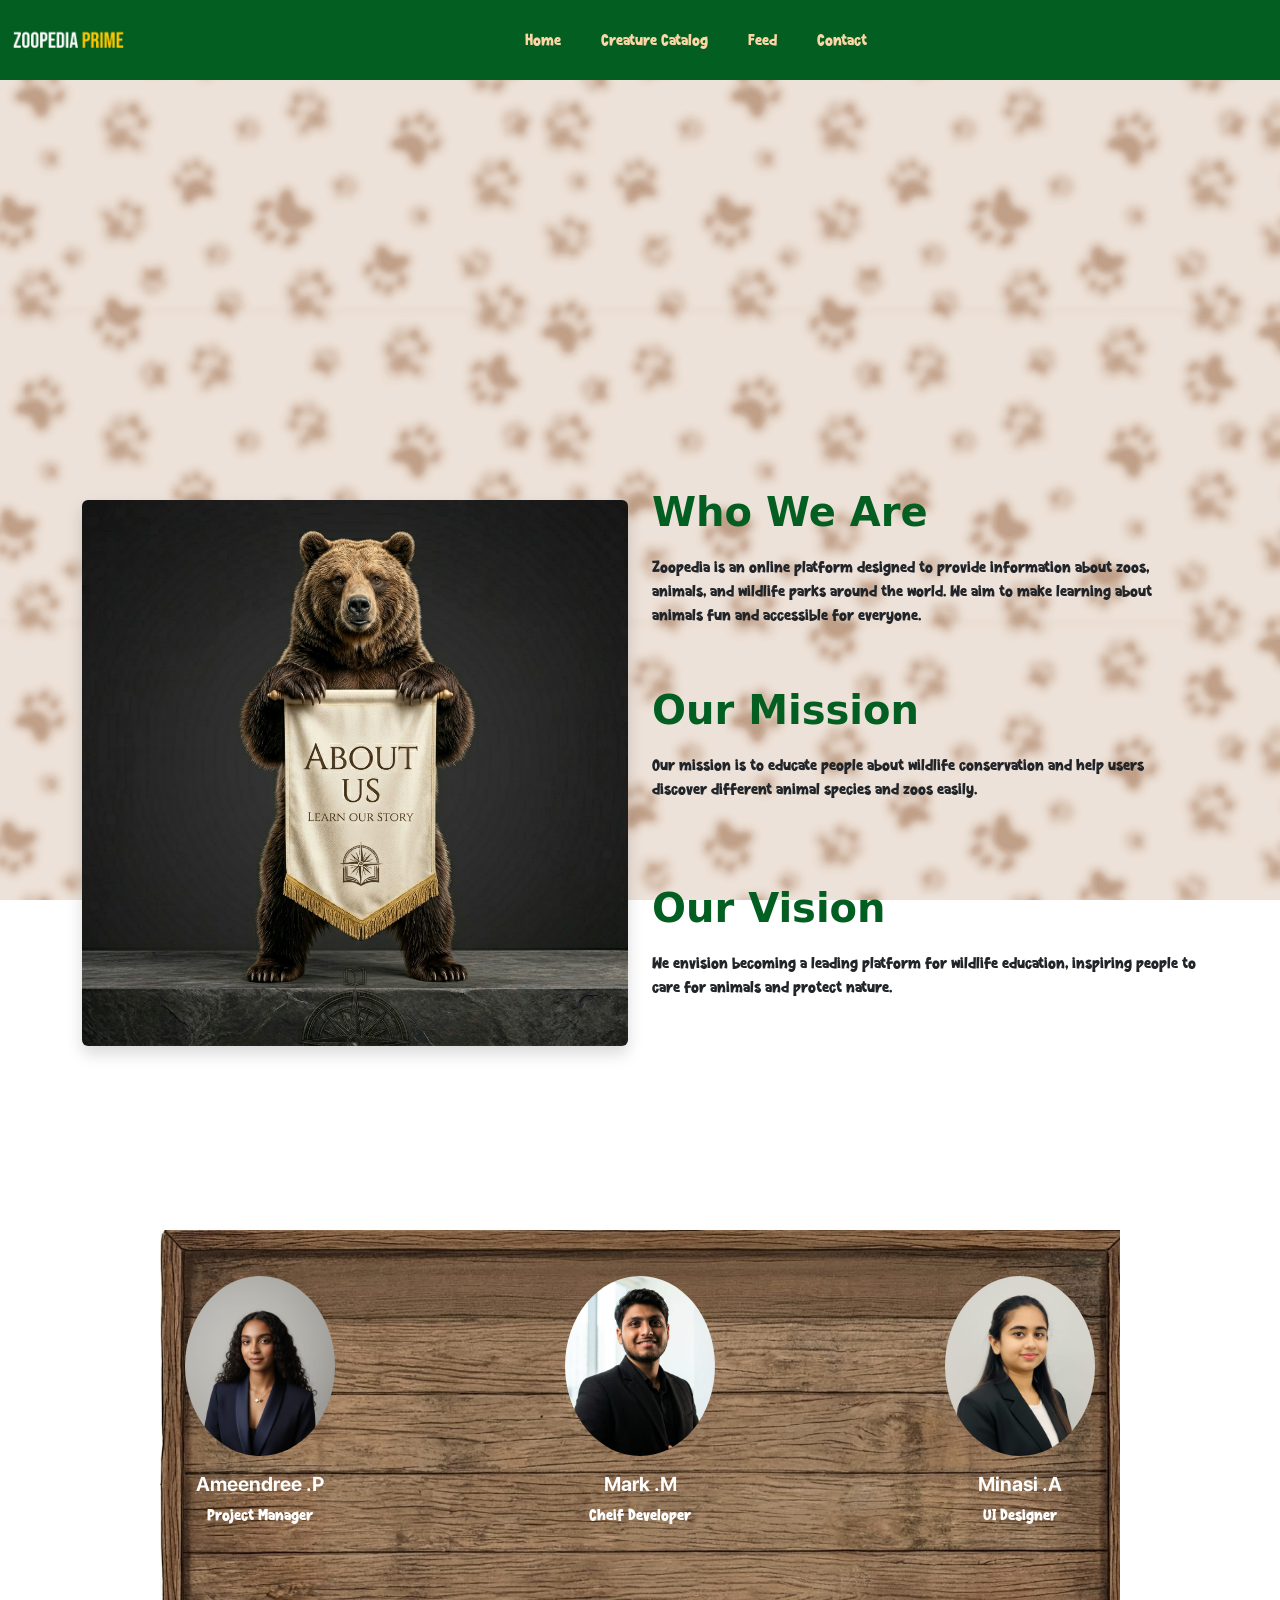
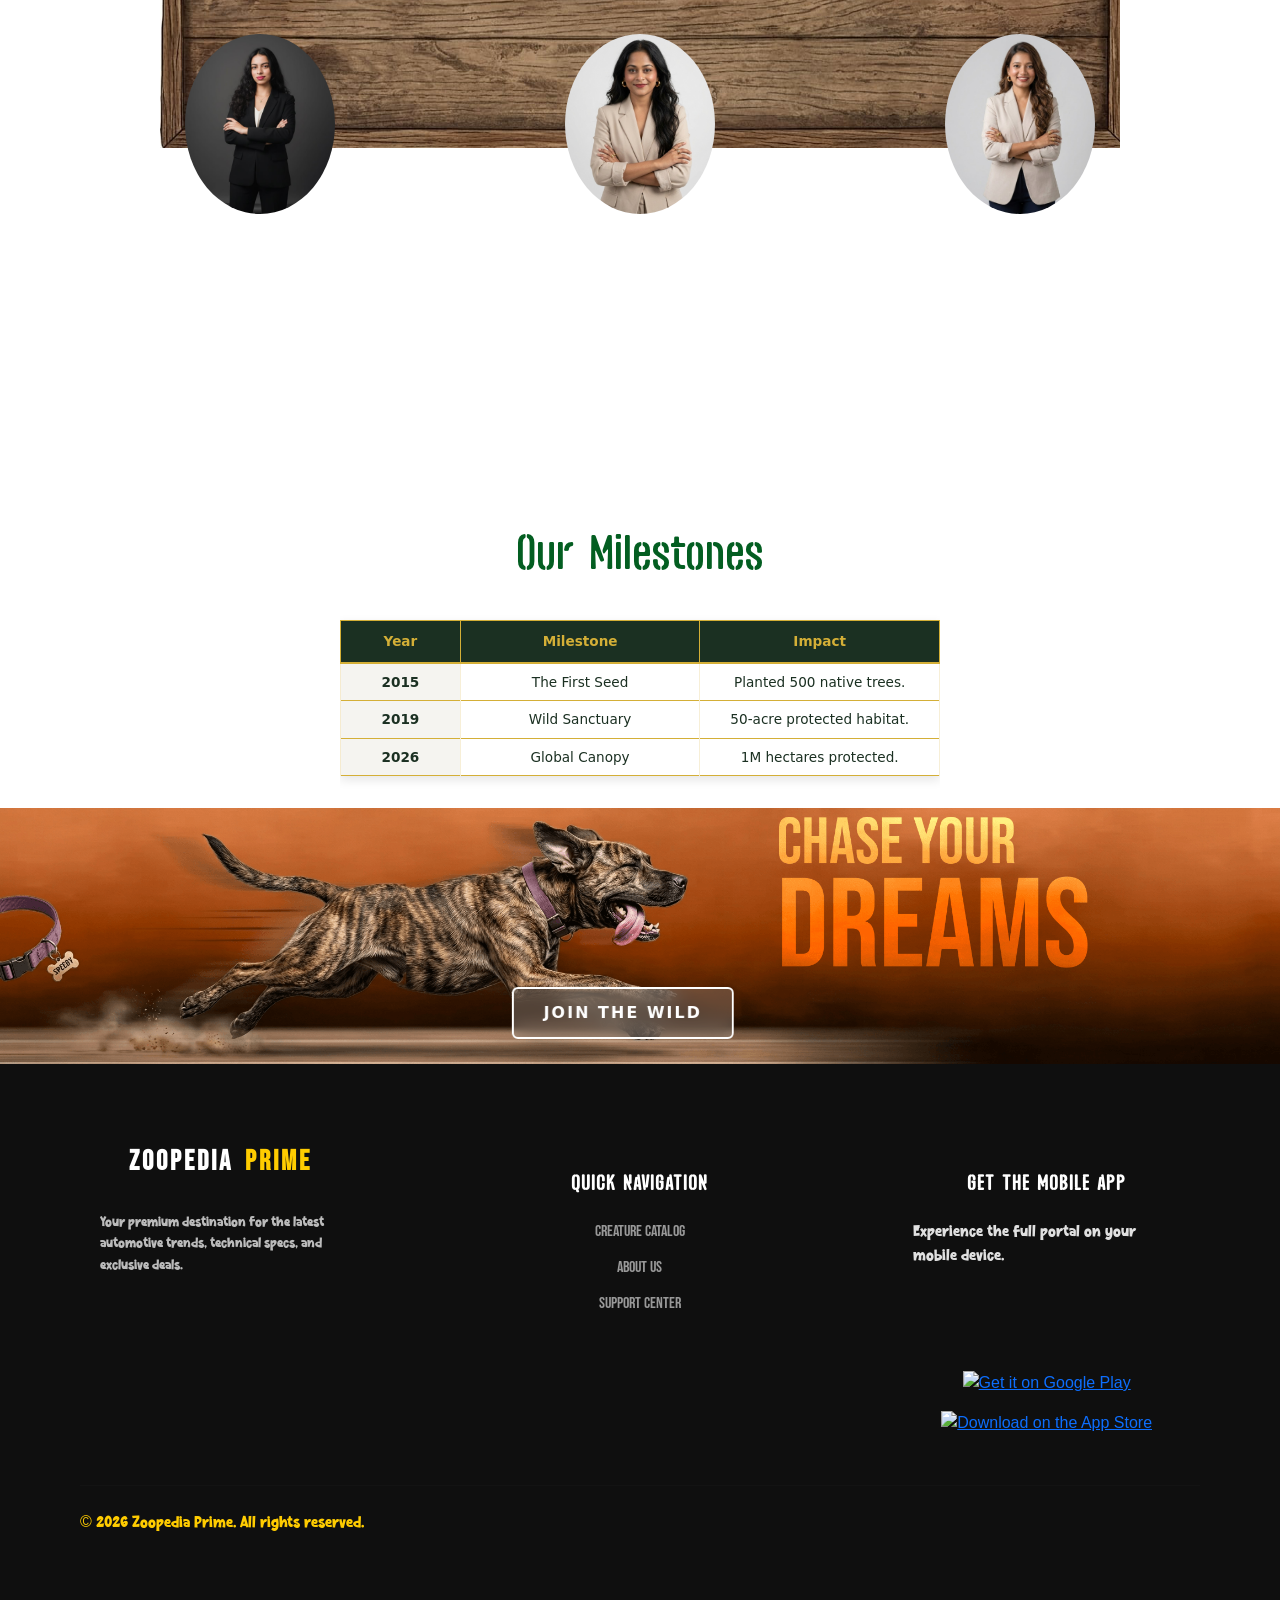
==== about.html @ 7a90de16 "changes" ====
<!DOCTYPE html>
<html lang="en">
<head>
    <meta charset="UTF-8">
    <meta name="viewport" content="width=device-width, initial-scale=1.0">
   <link href="https://cdn.jsdelivr.net/npm/bootstrap@5.3.8/dist/css/bootstrap.min.css" rel="stylesheet">
   <script src="https://cdn.jsdelivr.net/npm/bootstrap@5.3.3/dist/js/bootstrap.bundle.min.js"></script>
   <link rel="stylesheet" href="mobileresponse.css">
   <script src="animaldb.js"></script>
   <script src="loadeddetails.js"></script>
   <link rel="stylesheet" href="style.css">
    <title>Document</title>
</head>







<body>


    <!-- navigation bar adjustments -->
<nav class="navbar navbar-expand-lg custom-nav" data-bs-theme="dark">
  <div class="container-fluid">
    <img src="img/Zoopedia logo.png" alt="Zoopedia Logo" class="nav-logo">

    <button class="navbar-toggler" type="button" data-bs-toggle="collapse" data-bs-target="#navbarNav" aria-controls="navbarNav" aria-expanded="false" aria-label="Toggle navigation">
      <span class="navbar-toggler-icon"></span>
    </button>

    <div class="collapse navbar-collapse" id="navbarNav">
      <ul class="navbar-nav">
        <li class="nav-item">
          <a class="nav-link1"  aria-current="page" href="index.html">Home</a>
        </li>
        <li class="nav-item">
          <a class="nav-link2" href="prdouct catalog.html">Creature Catalog</a>
        </li>
        <li class="nav-item">
          <a class="nav-link3" href="about.html">Feed</a>
        </li>
        
        <li class="nav-item">
          <a class="nav-link4" href="contact.html">Contact</a>
        </li>
      </ul>
    </div>
  </div>
</nav>  





<!-- Predator Banner Section  -->
<section id="banneraboutus">
    </section>

    
<!-- About Section -->
<div class="container mt-5">

    <div class="row align-items-center">

        <!-- Image -->
        <div class="col-md-6 mb-4">
            <img src="img/banners/about page img.png" class="img-fluid rounded shadow" alt="Zoo Image">
        </div>

        <!-- Text -->
        <div class="col-md-6">
            <h3 class="Abouttext">Who We Are</h3>
            <p>
                Zoopedia is an online platform designed to provide information about zoos,
                animals, and wildlife parks around the world. We aim to make learning about
                animals fun and accessible for everyone.
            </p>

            <h3 class="Abouttext" >Our Mission</h3>
            <p>
                Our mission is to educate people about wildlife conservation and help users
                discover different animal species and zoos easily.
            </p>

            <h3 class="Abouttext" >Our Vision</h3>
            <p>
                We envision becoming a leading platform for wildlife education, inspiring
                people to care for animals and protect nature.
            </p>
        </div>

    </div>
</div>

<!-- Team Section -->
 <section id="team-section">
<div class="container mt-5">
    <h2 class="Teamtxt">Our Team</h2>

    <div class="row text-center">
        <div class="col-md-4">
            <img src="img/profiles/ameendri.jpeg" class="rounded-circle mb-3">
            <h5 class="pronametxt">Ameendree .P</h5>
             <p class="proclasstxt">Project Manager</p>
        </div>

        <div class="col-md-4">
            <img src="img/profiles/mark.jpeg" class="rounded-circle mb-3">
            <h5 class="pronametxt">Mark .M</h5>
             <p class="proclasstxt">Cheif Developer</p>
        </div>

        <div class="col-md-4">
            <img src="img/profiles/minasi.jpeg" class="rounded-circle mb-3">
            <h5 class="pronametxt">Minasi .A</h5>
            <p class="proclasstxt">UI Designer</p>
        </div>
         <div class="col-md-4">
            <img src="img/profiles/vihara.jpeg" class="rounded-circle mb-3">
            <h5 class="pronametxt">Vihara .A</h5>
            <p class="proclasstxt">Database Admin</p>
        </div>
         <div class="col-md-4">
            <img src="img/profiles/ayodya.jpeg" class="rounded-circle mb-3">
            <h5 class="pronametxt">Ayodya .B</h5>
            <p class="proclasstxt">Assist Developer 1</p>
        </div>
         <div class="col-md-4">
            <img src="img/profiles/githmi.jpeg" class="rounded-circle mb-3">
            <h5 class="pronametxt">Githmi .H</h5>
             <p class="proclasstxt">Assist Developer 2</p>
        </div>
    </div>
</div>

 </section>

 <h1 class="Grids">Our Milestones</h1>

 <div class="table-responsive mx-auto" style="max-width: 600px;"> 
  <table class="table table-sm table-bordered wildlife-compact text-center">
    <thead>
      <tr>
        <th style="width: 20%;">Year</th>
        <th style="width: 40%;">Milestone</th>
        <th style="width: 40%;">Impact</th>
      </tr>
    </thead>
    <tbody class="align-middle">
      <tr>
        <td><strong>2015</strong></td>
        <td>The First Seed</td>
        <td>Planted 500 native trees.</td>
      </tr>
      <tr>
        <td><strong>2019</strong></td>
        <td>Wild Sanctuary</td>
        <td>50-acre protected habitat.</td>
      </tr>
      <tr>
        <td><strong>2026</strong></td>
        <td>Global Canopy</td>
        <td>1M hectares protected.</td>
      </tr>
    </tbody>
  </table>
</div>



<!-- Image Banner using bootstrap for join us -->

<section id="joinus" class="position-relative">
    
    <img src="img/banners/join team.png" class="img-fluid d-none d-md-block" alt="Desktop Banner">

    <img src="img/banners/banner dreams for mob.jpg" class="img-fluid d-block d-md-none mobile-only-banner" alt="Mobile Banner">
    
    <a href="about.html" class="btn custom-join-btn position-absolute">
       JOIN THE WILD
    </a>
</section>




<!-- Footers -->
<footer class="site-footer">
  <div class="footer-container">
    <div class="footer-layout">
      
    <div class="footer-section brand-info">
    <h3 class="footer-logo">
    <span class="logo-main">ZOOPEDIA</span><span class="logo-accent"> PRIME</span>
    </h3>
    <p class="footer-description">Your premium destination for the latest automotive trends, technical specs, and exclusive deals.</p>
    </div>

      <div class="footer-section site-navigation">
        <h4 class="section-title">Quick Navigation</h4>
        <ul class="footer-list">
          <li><a href="prdouct catalog.html">Creature Catalog</a></li>
          <li><a href="about.html">About Us</a></li>
          <li><a href="contact.html">Support Center</a></li>
        </ul>
      </div>

      <div class="footer-section app-downloads">
        <h4 class="section-title">Get the Mobile App</h4>
        <p>Experience the full portal on your mobile device.</p>
        <div class="store-buttons">
          <a href="#" class="store-btn">
            <img src="https://upload.wikimedia.org/wikipedia/commons/7/78/Google_Play_Store_badge_EN.svg" alt="Get it on Google Play">
          </a>
          <a href="#" class="store-btn">
            <img src="https://upload.wikimedia.org/wikipedia/commons/3/3c/Download_on_the_App_Store_Badge.svg" alt="Download on the App Store">
          </a>
        </div>
      </div>

    </div>

    <div class="footer-credits">
      <hr class="footer-divider">
      <p>&copy; 2026 Zoopedia Prime. All rights reserved.</p>
    </div>
  </div>
</footer>
---- mobileresponse.css ----
/* --- MOBILE RESPONSIVE STYLES (Max-width: 576px) --- */
@media (max-width: 576px) {
    
    /* 1. Body & Background */
    body {
        /* On mobile, 'fixed' often breaks. 'scroll' is more reliable */
        background-attachment: scroll !important; 
        
        /* Focus the background on the center of the image */
        background-position: center center;
        
        /* Scale the image so it doesn't look stretched or pixelated */
        background-size: auto 100%; 
    }
    

.full-width-banner {
    /* 1. Swap the background image for mobile */
    background-image: url('img/banners/Did\ you\ know\ banner1\ for\ mob.png') !important; 
    
    /* 2. Adjust height for mobile aspect ratio */
    height: 350px !important; 
    background-size: cover;
    background-position: center;
    position: relative;
}




.btn-outline-primary2 {
    /* 3. Reset the desktop margin-bottom */
    margin-bottom: 0 !important; 
    
    /* 4. Use absolute positioning to place it exactly where you want on the mobile image */
    position: absolute;
    bottom: 180px; /* Adjust this value to move it up or down */
    left: 20%;
    transform: translateX(-50%);
    
    /* 5. Scale down the button slightly for small screens */
    padding: 10px 25px !important;
    font-size: 0.9rem;
}
    
    /* 2. Navigation Bar */
    .custom-nav {
        height: auto;
        padding: 10px 0;
    }
    .nav-logo {
        height: 35px; /* Smaller logo for mobile header */
    }
    #navbarNav {
        background-color: #035e21;
        padding: 20px 0;
        text-align: center;
    }
    .nav-link1, .nav-link2, .nav-link3, .nav-link4 {
        padding: 10px 0;
        display: block; /* Stack links vertically in the burger menu */
    }

    /* 3. Hero Banners (Home & Catalog) */
 #bannerpred {
                background-image: url('img/banners/predbanmob.png'); 
        width: 100%;
        

        background-size: cover; 
        background-position: center;


        aspect-ratio: 16 / 9; 


        min-height: 300px; 
        
        display: flex;
        justify-content: center;
        align-items: center;
        padding: 20px;
    }



        /* 3. Hero Banners mobile wildlife banner */
 #bannerwild {
                background-image: url('img/banners/wild\ mob.jpg'); 
        width: 100%;
        

        background-size: cover; 
        background-position: center;


        aspect-ratio: 16 / 9; 


        min-height: 300px; 
        
        display: flex;
        justify-content: center;
        align-items: center;
        padding: 20px;
    }

        /* 3. Hero Banners mobile domestic animals  banner */
 #bannerdom {
                background-image: url('img/banners/domesticmob.jpg'); 
        width: 100%;
        

        background-size: cover; 
        background-position: center;


        aspect-ratio: 16 / 9; 


        min-height: 300px; 
        
        display: flex;
        justify-content: center;
        align-items: center;
        padding: 20px;
    }

            /* 3. Hero Banners mobile domestic animals  banner */
 #bannercrawl {
                background-image: url('img/banners/crawler\ mob.jpg'); 
        width: 100%;
        

        background-size: cover; 
        background-position: center;


        aspect-ratio: 16 / 9; 


        min-height: 300px; 
        
        display: flex;
        justify-content: center;
        align-items: center;
        padding: 20px;
    }




            /* 3. Hero Banners mobile domestic animals  banner */
 #bannercrawl {
                background-image: url('img/banners/crawler\ mob.jpg'); 
        width: 100%;
        

        background-size: cover; 
        background-position: center;


        aspect-ratio: 16 / 9; 


        min-height: 300px; 
        
        display: flex;
        justify-content: center;
        align-items: center;
        padding: 20px;
    }



    
    /* 4. The Card Grid (2 per row) */
@media (max-width: 576px) {
    /* 1. Reset card height to fit content */
   .custom-card {
    border: 4px solid #035e21; 
    border-radius: 20px;      
    padding: 20px;             
    background-color: rgb(241, 227, 208);
    display: flex;
    flex-direction: column;
    height: 100%; /* Important for equal height rows */
}
}

    
 @media (max-width: 576px) {
    
    .maincardimg {
        display: block !important;       /* This is the key to making margins work */
        width: 128px !important;         /* Consistent size for the circles */
        height: 128px !important;
        border-radius: 50% !important;   /* Keeps it a perfect circle */
        object-fit: cover !important;    /* Ensures the animal face isn't stretched */
        
        /* Centering Logic */
        margin-left: -6px !important;    
        margin-right: auto !important;
        margin-top: -10px !important;    /* Pulls it slightly up if you want that overlapping look */
        margin-bottom: 15px !important;  /* Space between image and 'Lion/Tiger' text */
        
        border: 4px solid #035e21 !important; 
        background-color: #f1e3d0;        /* Matches your card background */
    }
    
 .card-body {
        text-align: center !important;   /* Centers the Title and Description */
        padding: 10px !important;

    }
}

    /* 3. Make sure the title and text align to center */
    .custom-card h4, 
    .custom-card p.card-text {
        text-align: center !important;
        width: 100%;
    }
}

    /* 5. Did You Know Banner */
    .full-width-banner {
        height: 300px;
    }
    .btn-outline-primary2 {
        margin-bottom: -180px; /* Adjust button position on the banner */
        padding: 10px 20px;
    }

    /* 6. Notes Section */
    .card-has-bg {
        min-height: 180px;
    }

    /* 7. Newsletter Section */
    .newsletter-banner .container {
        min-height: auto;
        padding: 20px 10px;
    }

    @media (max-width: 576px) {
    .newsletter-banner {
        /* Replace 'newsletter-mob.png' with your actual mobile filename */
        background-image: url('img/banners/newsletter\ banner\ mob.png') !important;
        
        /* Adjust padding for mobile if the image has a different focal point */
        padding: 40px 0; 
        background-position: center;
        background-size: cover;
    }

    .newsletter-banner .container {
    min-height: 350px; /* Gives the mobile image more vertical room to show */
}
}

    .newsletter-title {
        margin-left: 0;
        text-align: center;
        font-size: 1.4rem;
        transform: translateX(-40px);

    }
    .newsletter-form .input-group {
        margin-left: 0;
        margin-top: 20px;
        padding: 20px;
        right: 35px;
        transform: translateY(-95px);
    }

    /* 8. Footer */
    .footer-layout {
        grid-template-columns: 1fr; /* Stack footer sections vertically */
        gap: 40px;
        text-align: center;
    }
    .logo-main, .logo-accent {
        right: 0; /* Remove the offset positioning used for desktop */
    }
    .footer-section {
        padding: 0 20px;
    }
    
    /* 9. Pagination */
    .btn-outline-danger {
        width: 45px;
        height: 45px;
        font-size: 1rem;
    }
    .pagination-img {
        width: 25px;
        height: 25px;
    }


/* Mobile Navbar Fix */
@media (max-width: 991px) {
    #navbarNav {
        background-color: #035e21; /* Match your brand green */
        padding: 20px;
        border-radius: 0 0 15px 15px;
        text-align: center;
    }
    
    .nav-item {
        margin-bottom: 10px;
    }
}


        /* Mobile adjustment for Profile Picture on Single Prouct Page */
        @media (max-width: 576px) {
            .profile-icon {
                width: 250px;
                height: 250px;
                border-radius: 30px;
            }
        }


        /* Mobile Design forAbout and Contact */

        /* Mobile Responsive Adjustments */

/* 1. General Container Padding */
@media (max-width: 768px) {
    .container {
        padding-left: 20px;
        padding-right: 20px;
    }

    /* 2. Typography scaling */
    .Grids, .Teamtxt {
        font-size: 1.8rem;
        text-align: center;
        margin-top: 30px;
    }

    .Abouttext {
        font-size: 1.4rem;
        text-align: center;
    }

    /* 3. Navigation adjustments */
    .nav-logo {
        height: 40px; /* Smaller logo for mobile */
    }

    #team-section img {
        width: 100px;
        height: 100px;
    }

    /* 5. Table Responsiveness */
    .table-responsive {
        font-size: 0.85rem;
        overflow-x: auto;
    }

    /* 6. Contact Form & Info */
    .detailsector {
        padding: 15px;
        margin-bottom: 40px;
    }


    .custom-join-btn {
        padding: 8px 16px;
        font-size: 0.9rem;
        bottom: 10%; /* Adjust position so it doesn't cover faces in images */
        left: 50%;
        transform: translateX(-50%);
    }

    /* 8. Footer Layout */
    .footer-layout {
        display: flex;
        flex-direction: column;
        text-align: center;
        gap: 30px;
    }

    .store-buttons {
        justify-content: center;
    }
}

/* Extra Small Devices (Phones) */
@media (max-width: 480px) {
    #team-section .col-md-4 {
        width: 100%; /* Stack team members vertically on very small screens */
    }

    .footer-logo {
        font-size: 1.5rem;
    }
}


/* Base Styles for Desktop (ensure these exist) */
.content {
    display: flex;
    align-items: center;
    justify-content: space-between;
    padding: 50px;
    gap: 20px;
}

.text {
    flex: 1;
}

.image img {
    max-width: 100%;
    height: auto;
    border-radius: 10px;
}

/* --- Mobile Responsive Styles --- */
@media (max-width: 768px) {
    .content {
        flex-direction: column; /* Stacks text on top of image */
        padding: 20px;
        text-align: center; /* Centers text for better mobile aesthetics */
    }

    .text h2 {
        font-size: 1.8rem;
    }

    .text p {
        font-size: 1rem;
        line-height: 1.6;
    }

    .image {
        margin-top: 10px;
        width: 100%;
    }

    /* Removes the forced line breaks <br> on mobile for better flow */
    .text br {
        display: none;
    }
}

/* 2. Mobile-Only Logic */
@media (max-width: 767px) {
    .mobile-only-banner {
        width: 100%;
        height: 60vh; /* Adjust height to show more/less of your square image */
        object-fit: cover; /* This crops the 1080x1080 image to fit the screen */
    }

.custom-join-btn {
        /* Pushes the button down (85% from the top) */
        top: 78% !important; 
        
        /* Centers it horizontally */
        left: 10% !important;
        right: auto !important;
        
        /* Ensures the centering is mathematically perfect */
        transform: translateY(35px) !important;

        
        /* Mobile-friendly styling */
        width: 80%;
        padding: 12px 0 !important;
        font-size: 0.9rem !important;
        text-align: center;
    }

}
---- style.css ----
/* Font Family imports */

@font-face {
  font-family: 'Zurambifont';
  src: url('fonts/zurambi-font/Zurambi-m2Ea2.ttf') format('woff2');
  font-weight: normal;
  font-style: normal;
  font-display: swap;
}

@font-face {
  font-family: 'BebasNeuefont';
  src: url('fonts/Bebas_Neue/BebasNeue-Regular.ttf') format('woff2');
  font-weight: normal;
  font-style: normal;
  font-display: swap;
}

@font-face {
  font-family: 'Spancerfont';
  src: url('fonts/spencer/Spencer.otf') format('woff2');
  font-weight: normal;
  font-style: normal;
  font-display: swap;
}

@font-face {
  font-family: 'SFfontBold';
  src: url('fonts/sf-pro-display/SFPRODISPLAYBOLD.OTF') format('woff2');
  font-weight: normal;
  font-style: normal;
  font-display: swap;
}

@font-face {
  font-family: 'SFfontNomal';
  src: url('fonts/sf-pro-display/SFPRODISPLAYMEDIUM.OTF') format('woff2');
  font-weight: normal;
  font-style: normal;
  font-display: swap;
}

/* __________________________________________________________________________________________________________________________ */

body {
  background-image: url('img/banners/body\ cover.png');
  background-size: cover;
  background-position: center;
  background-repeat: no-repeat;
  background-attachment: fixed; /* Gives a fixed background so it moves  */
}


/* Make specific sections transparent to see the body image */
.container, .row, .card-wrapper {
  background-color: transparent !important;
}

/* Or use a slight tint so text stays readable */
.content-overlay {
  background-color: rgba(255, 255, 255, 0.7); /* 70% white transparency */
}


/* Navbar logo */
.nav-logo {
  height: 45px; /* Adjust this value based on your logo's design */
  width: auto;  /* Keeps the aspect ratio perfect */
  transition: transform 0.3s ease;
}

/* Optional: Slight pop effect when hovering the logo */
.nav-logo:hover {
  transform: scale(1.05);
}

/* Ensures the brand area doesn't have extra padding that pushes the nav links */
.navbar-brand {
  padding: 0;
  display: flex;
  align-items: center;
}


/* Hero Section Banner Css*/
#bannerabout{
    background-image: url('img/banners/hero\ serction\ home.png');
    height: 40vh;
    background-size: cover;
    justify-content: center;
    text-align: center;
    flex-direction: column;
    padding: 14px;
}


/* --- Adjustments for Mobile Devices (max-width: 768px) --- */
@media (max-width: 576px ) {
    #bannerabout {
        /* DIFFERENT, smaller, or differently cropped image for mobile */
        background-image: url('img/banners/hero\ serction\ home\ mob.png');

        /* Reduced height for mobile so it doesn't take up the whole screen */
        height: 30vh;
    }
}




/* 1. The Card Container/Wrapper */


.Grids {
    color: #035e21;
    margin-top: 40px;
    text-align: center;
    font-family: 'Spancerfont', sans-serif;
}

.custom-card {
    border: 4px solid #035e21; 
    border-radius: 20px;      
    padding: 20px;             
    background-color: rgb(241, 227, 208);
    display: flex;
    flex-direction: column;
    /* This ensures the card doesn't grow based on content */
    height: 550px; 
}

.maincardimg {
    border-radius: 20px;
    width: 100%;
    height: 250px; /* Fixed height so all 8 images match */
    object-fit: contain; /* Prevents images from stretching */
}

h4 {
    text-align: center;
    font-family: 'Spancerfont', sans-serif;
    margin-top: 30px;
    
}

p {
    text-align: left;
    font-family: 'Zurambifont', sans-serif;
    font-size: medium;
    
    /* FIX: This reserves space for exactly 4-5 lines of text */
    min-height: 120px; 
    max-height: 120px;
    overflow: hidden; /* This prevents extra text from spilling out */
    
    margin-bottom: 10px;
}

.btn-primary {
    background-color: #035e21; 
    border: none;
    display: block;
    margin: auto auto 0 auto; /* The '0' at the bottom keeps it at the very base */
    width: fit-content; /* Ensures the button doesn't stretch to full width */
}



.custom-nav {
  background-color: #035e21 !important; 
  height: 80px; /* Gives the bar a consistent height */
}

/* Centers the entire link container */
#navbarNav {
  justify-content: center; 
}

/* Combined styles for all links */
.nav-link1, .nav-link2, .nav-link3, .nav-link4 {
  color: rgb(252, 214, 165) !important;
  text-decoration: none !important; /* Removes the underline */
  font-family: 'Zurambifont', sans-serif; /* Modern, clean font */
  font-weight: 500;
  padding: 0 20px; /* Creates the horizontal spacing (instead of 'left: %') */
  transition: all 0.3s ease; /* Smooth transition for hover */
  display: inline-block;
}

/* Hover State */
.nav-link1:hover, .nav-link2:hover, .nav-link3:hover, .nav-link4:hover {
  color: #ffffff !important; /* Turns white on hover */
  transform: translateY(-2px); /* Subtle lift effect */
}

/* Current/Active Page State */
.active {
  color: #ffffff !important;
  font-weight: 700;
  border-bottom: 2px solid #ffffff; /* Adds a clean line under the current page */
}

/*did you know banner*/

.full-width-banner {
  width: 100%;           /* Stretches to full width */
  height: 500px;         /* Adjust height as needed */
  background-image: url('img/banners/Did\ you\ know\ banner1.png');
  background-size: cover;
  background-position: center;
  background-repeat: no-repeat;
  
  /* Flexbox to center content */
  display: flex;
  justify-content: center;
  align-items: center;
  text-align: center;
}

.btn-outline-primary2 {
  margin-bottom: -360px; /* Physically pushes the button up from the bottom edge */
}

/* Targeting your specific button class */
.btn-outline-primary2 {
  color: #eeb600;          /* Dark brown text */
  border-color: #ffd000;   /* Dark brown border */
  background-color: transparent;
  padding: 15px 35px;
  font-weight: 600;
  transition: all 0.3s ease;
  border-radius: 4px;      /* Adjust for rounded or sharp corners */
}

/* Hover effect: Fills with brown, text turns white */
.btn-outline-primary2:hover {
  background-color: #5d4037;
  border-color: #5d4037;
  color: #ffffff;
  transform: translateY(-2px); /* Subtle lift effect */
  box-shadow: 0 4px 8px rgba(0,0,0,0.1);
}

/* Active/Click effect */
.btn-outline-primary2:active {
  background-color: #3e2723; /* Even darker brown when clicked */
  transform: translateY(0);
}






/* Note Section using bootstrap */

.Notes {
    color: #035e21;
    font-family: Arial, sans-serif;
    text-align: center;
    font-family: 'Zurambifont', sans-serif;

  }
/* SHARED STYLES: This handles the look and feel */
.card-has-bg {
  background-size: cover;
  background-position: center;
  border: none;
  min-height: 250px;
  overflow: hidden; /* Keeps the corners rounded */
}

/* INDIVIDUAL IMAGES: Add your unique paths here */
/* We keep the linear-gradient in each so the text stays readable */

.bg-1 {
  background-image: linear-gradient(rgba(0,0,0,0.5), rgba(0,0,0,0.5)), 
                    url("img/animals/lacto.jpg");
}

.bg-2 {
  background-image: linear-gradient(rgba(0,0,0,0.5), rgba(0,0,0,0.5)), 
                    url("img/animals/Caecilian.jpg");
}

.bg-3 {
  background-image: linear-gradient(rgba(0,0,0,0.5), rgba(0,0,0,0.5)), 
                    url("img/animals/pil.png");
}

.bg-4 {
  background-image: linear-gradient(rgba(0,0,0,0.5), rgba(0,0,0,0.5)), 
                    url("img/animals/waterlizz.jpg");
}


.notebutton{
  color: red;
}


/* CSS FOR NEWSLETTER SECTION */

/* 1. The Main Banner (Image Background) */
.newsletter-banner {
  /* Replace 'YOUR_IMAGE_URL' with the link to your photo */
  background-image: url('img/banners/newsletter\ banner.png');
  background-size: cover;      /* Scales image to fit the entire container */
  background-position: center;   /* Centers the focal point of the photo */
  background-repeat: no-repeat;
  color: white;
  padding: 20px 0;             /* Increased padding for a more spacious feel */
  font-family: 'Arial Black', sans-serif;
  
  /* Adds a subtle semi-transparent dark overlay so white text remains readable */
  position: relative;
}

/* Ensure the content is centered horizontally and vertically */
.newsletter-banner .container {
  display: flex;
  justify-content: center;
  align-items: center;
  min-height: 250px; /* Optional: gives the banner minimum height */
}


/* 2. Typography Styling */
.newsletter-title {
  font-style: italic;
  font-weight: 900;
  letter-spacing: 1px;
  margin-bottom: 5px;
  margin-left: 30px;
  font-family: 'Zurambifont', sans-serif; 
  color: rgb(252, 214, 165);
}

.newsletter-text {
  font-family: sans-serif;
  font-size: 0.95rem;
  font-weight: bold;
}

.highlight-text {
  color: #ffcc00; /* Gold/Yellow color for "special deals" */
}

/* 3. Input and Button Sizing */
.newsletter-form .input-group {
  max-width: 500px;
  margin-left: 200px; /* Aligns form to the right on desktop */
}

.newsletter-input {
  border-radius: 0; /* Squared edges as per image */
  border: none;
  height: 45px;
  padding-left: 15px;
  font-family: 'Zurambifont', sans-serif;
}

.btn-signup {
  background-color: #01500e; /* Very light green/white tint */
  color: rgb(252, 214, 165); /* Matching dark red text */
  border-radius: 0; /* Squared edges */
  font-weight: bold;
  padding: 0 25px;
  border: none;
  transition: 0.3s;
  font-family: 'Zurambifont', sans-serif;
  letter-spacing: 2px;
}

.btn-signup:hover {
  background-color: #013a0b;
  color: #bdb782;
}

/* Mobile Responsiveness */
@media (max-width: 768px) {
  .newsletter-banner { text-align: center; }
  .newsletter-form .input-group { margin: 20px auto 0; }
}

/* Footer Section Adjustment */

.site-footer {
  background-color: #0f0f0f;
  color: #e0e0e0;
  padding: 80px 0 30px 0; /* Generous top padding for breathing room */
  font-family: 'Inter', sans-serif;
}

.footer-container {
  max-width: 1200px;
  margin: 0 auto;
  padding: 0 40px;
}

/* 1. Spacing each section using CSS Grid */
.footer-layout {
  display: grid;
  grid-template-columns: 1.5fr 1fr 1.2fr; /* Creates distinct space between columns */
  gap: 80px; /* Equal spacing between the three sections */
  margin-bottom: 50px;
}

.section-title {
  color: #ffffff;
  font-size: 1.1rem;
  font-weight: 600;
  margin-bottom: 25px;
  text-transform: uppercase;
  letter-spacing: 1px;
  
}

/* 1. Center the Titles */
.section-title, .footer-logo {
  text-align: center;
  width: 100%;
}

/* 2. Center the Parent Columns */
.footer-section {
  display: flex;
  flex-direction: column;
  align-items: center; /* Centers items horizontally */
  text-align: center;    /* Centers the text lines */
}

/* 3. Center the Lists */
.footer-list {
  padding: 0;
  list-style: none;
  display: flex;
  flex-direction: column;
  align-items: center; /* Ensures the <a> tags are centered */
}

/* 4. Center the Store Buttons */
.store-buttons {
  display: flex;
  flex-direction: column;
  align-items: center; 
  gap: 15px;
}


/* 1. Color for "ZOOPEDIA" */
.logo-main {
  color: #ffffff; /* Clean White */
  font-family: 'BebasNeuefont', sans-serif; 
   position: relative;
  right: 15px;    
  letter-spacing: 3px;
  
}

/* 2. Color for "PRIME" */
.logo-accent {
  color: #ffcc00; /* Vibrant Gold/Yellow */
  font-family: 'BebasNeuefont', sans-serif; 
  position: relative;
  right: 10px;    
  letter-spacing: 3px;
}

/* 3. Optional: Color for the paragraph text below the logo */
.footer-description {
  color: #bbbbbb; /* Soft Grey so it doesn't distract from the logo */
  margin-top: 25px;
  font-size: 0.9rem;
  
}

/* Ensure the logo itself doesn't have a default color overriding these */
.footer-logo {
  font-weight: 800;
  letter-spacing: -1px;
  text-transform: uppercase;
}

/* 2. Styling the Links */
.footer-list {
  list-style: none;
  font-family: 'BebasNeuefont', sans-serif; 
  padding: 0;
}

.footer-list li {
  margin-bottom: 12px;
  align-items: center;
}

.footer-list a {
  color: #999;
  text-decoration: none;
  transition: color 0.3s ease;
}

.footer-list a:hover {
  color: #ffffff;
}

/* 3. App Store Section */
.store-buttons {
  display: flex;
  flex-direction: column; /* Stacks badges vertically */
  gap: 15px;
  margin-top: 20px;
}

.store-btn img {
  height: 40px; /* Consistent height for both badges */
  width: auto;
  transition: transform 0.2s ease;
}

.store-btn:hover img {
  transform: translateY(-3px);
}

/* 4. Bottom Divider and Credits */
.footer-divider {
  border: 0;
  border-top: 1px solid #222;
  margin-bottom: 25px;
}

.footer-credits {
  text-align: center;
  font-size: 14px;
  color: #ffcc00;
  font-family: 'BebasNeuefont', sans-serif; 
}


.footer-layout {
  display: grid;
  grid-template-columns: repeat(3, 1fr);
  gap: 100px; /* Increase this value for more space between columns */
}

/* Responsive adjustments */
@media (max-width: 992px) {
  .footer-layout {
    grid-template-columns: 1fr 1fr;
    gap: 40px;
  }
}

@media (max-width: 600px) {
  .footer-layout {
    grid-template-columns: 1fr;
    text-align: center;
  }
  .store-buttons {
    align-items: center;
  }
}




/* Banners for catalog pages */


 /* Adjustments for predators hero banner */

#bannerpred{
    background-image: url('img/banners/PREDATORS\ BANNER.png');
    height: 40vh;
    background-size: cover;
    justify-content: center;
    text-align: center;
    flex-direction: column;
    padding: 14px;
}





 /* Adjustments for domestic animals hero banner */

#bannerdom{
    background-image: url('img/banners/dommestic.png');
    height: 40vh;
    background-size: cover;
    justify-content: center;
    text-align: center;
    flex-direction: column;
    padding: 14px;
}


 /* Adjustments for crawlers hero banner */

#bannercrawl{
    background-image: url('img/banners/Crawler.png');
    height: 40vh;
    background-size: cover;
    justify-content: center;
    text-align: center;
    flex-direction: column;
    padding: 14px;
}


 /* Adjustments for about us hero banner */

#bannerwild{
    background-image: url('img/banners/wild.png');
    height: 40vh;
    background-size: cover;
    justify-content: center;
    text-align: center;
    flex-direction: column;
    padding: 14px;
}

 /* Adjustments for about us hero banner */

/* Adjustments for Desktop */
#banneraboutus {
    /* Large image for desktop screens */
    background-image: url('img/banners/JOIN\ US.png');
    
    /* These properties ensure it looks good and centers content */
    height: 40vh;
    background-size: cover;
    background-position: center;
    background-repeat: no-repeat;
    display: flex;
    justify-content: center;
    align-items: center;
    text-align: center;
    flex-direction: column;
    padding: 14px;
}

/* --- Adjustments for Mobile Devices (max-width: 768px) --- */
@media (max-width: 576px ) {
    #banneraboutus {
        /* DIFFERENT, smaller, or differently cropped image for mobile */
        background-image: url('img/banners/jointeam\ mob.jpg');

        /* Reduced height for mobile so it doesn't take up the whole screen */
        height: 30vh;
    }
}



 /* Adjustments for about us hero banner */

/* Adjustments for Desktop */
#bannercontactus {
    /* Large image for desktop screens */
    background-image: url('img/banners/CONTACT\ US.png');
    
    /* These properties ensure it looks good and centers content */
    height: 40vh;
    background-size: cover;
    background-position: center;
    background-repeat: no-repeat;
    display: flex;
    justify-content: center;
    align-items: center;
    text-align: center;
    flex-direction: column;
    padding: 14px;
}

/* --- Adjustments for Mobile Devices (max-width: 768px) --- */
@media (max-width: 576px ) {
    #bannercontactus {
        /* DIFFERENT, smaller, or differently cropped image for mobile */
        background-image: url('img/banners/contact\ mob.jpg');

        /* Reduced height for mobile so it doesn't take up the whole screen */
        height: 30vh;
    }
}




/* Pagination bar */

/* Custom Green Button Overrides */
.button-wrapper {
    display: flex;
    justify-content: center;
    align-items: center; /* Keeps them perfectly level */
    gap: 12px;
    margin-bottom: 15px;
}

.btn-outline-danger {
    color: #025209 !important;
    border: 3px solid #025209 !important;
    font-weight: bold;
    font-size: 1.2rem;
    
    /* Makes buttons large, uniform squares */
    width: 60px; 
    height: 60px;
    
    /* Centers content (number or image) */
    display: flex;
    align-items: center;
    justify-content: center;
    
    padding: 0; /* Remove padding to keep the square shape perfect */
    border-radius: 8px; /* Slightly rounded corners */
    transition: 0.3s;
    text-decoration: none;
}

/* FIX THE IMAGE SIZE HERE */
.pagination-img {
    width: 35px;  /* Increased size so it matches the numbers */
    height: 35px; /* Keeps it proportional */
    object-fit: contain; /* Prevents stretching */
}

/* Hover effect */
.btn-outline-danger:hover {
    background-color: #03960f !important;
    border-color: #03960f !important;
    color: white !important;
    transform: scale(1.05); /* Slight pop when hovering */
}


/*  CSS to override Single Produc Page */


/* Animal Profile Css */

        .animalprofile {
            padding: 40px 0;
            display: flex;
            justify-content: center;
        }

        .profile-icon {
            /* Size - adjusted for a prominent profile look */
            width: 320px; 
            height: 320px; 
            
            /* The "Rounded" Look */
            border-radius: 50px; /* High value for soft, modern corners */
            
            /* Fixes the "Squashed" look */
            object-fit: cover; 
            
            /* Branding & Styling */
            border: 8px solid #035e21; /* Matches your 'Grids' color */
            background-color: #f1e3d0;  /* Matches your 'custom-card' background */
            box-shadow: 0 15px 35px rgba(0, 0, 0, 0.2);
            
            /* Animation */
            transition: transform 0.3s ease;
        }

        .profile-icon:hover {
            transform: scale(1.02);
        }

/* Title and description */

/* Container for the text sections */
.details-section {
    max-width: 800px;
    margin: 40px auto;
    padding: 30px;
    background: rgba(255, 255, 255, 0.6); /* Semi-transparent white */
    backdrop-filter: blur(10px); /* Glass effect */
    border-radius: 30px;
    border-left: 10px solid #035e21; /* Thick wildlife-green accent */
    box-shadow: 0 10px 30px rgba(0, 0, 0, 0.05);
}

.KeyCharacteristics {
    text-align: left; /* Aligned left to match the border accent */
    margin-top: 0;
    font-family: 'Spancerfont', sans-serif; /* Using your existing project font */
    font-size: 36px;
    color: #035e21;
    text-transform: uppercase;
    letter-spacing: 2px;
    display: flex;
    align-items: center;
}

/* Adds a small leaf icon or dot before the title */
.KeyCharacteristics::before {
    content: "●";
    margin-right: 15px;
    font-size: 20px;
    color: #ffcc00; /* Gold accent from your footer logo */
}

.para {
    text-align: justify;
    font-family: 'Zurambifont', sans-serif; /* Your clean project font */
    font-size: 1.1rem;
    line-height: 1.8;
    color: #2c3e50;
    margin-top: 20px;
    padding-left: 35px; /* Offset to align with the title text */
    position: relative;
}

/* Decorative quote or bracket for a 'Researcher Note' feel */
.para::first-letter {
    font-size: 3rem;
    font-weight: bold;
    color: #035e21;
    float: left;
    margin-right: 10px;
    line-height: 1;
}

/* Single Product page join us toggle button */

.custom-join-btn {
      /* 1. Set a starting point */
    top: 80%; 
    right: 435px;

    /* 2. Use transform to move it from that point */
    /* Example: Move 100px right and 50px down */
    transform: translateX(180px) translateY(50px);
    background: rgba(255, 255, 255, 0.2); 
    backdrop-filter: blur(10px);          
    border: 2px solid #ffffff;            
    color: white;                         
    padding: 12px 30px;
    font-weight: bold;
    letter-spacing: 2px;
    transition: 0.3s ease;           

    
    /* This keeps it perfectly centered on the 'left' point you chose */
    transform: translate(-50%, -50%);   
}

.custom-join-btn:hover {
    background: #ffffff;
    color: #484e47;                       /* Changes text to green on hover */
    transform: translate(-50%, -50%) scale(1.1); /* Keeps it centered but grows slightly */
}


/* About Us Css  */
.Abouttext {
    color: #035e21;
    font-size: 2.5rem;
    font-weight: bold;
    margin-bottom: 20px;
    display: inline-block;
}


#team-section {
    background-image: url('img/banners/board.png'); 
    background-repeat: no-repeat;
    
    /* Keep width at 70%, but you can adjust this as needed */
    background-size: 75% auto; 

    /* FIX: center = horizontal, the second value is vertical.
       0% is the very top, 50% is middle. Try 10% or 20% to nudge it up. */
    background-position: center 30%; 

    /* Ensure text stays readable */
    color: #fff;
    padding: 100px 0;

}

/* board removal for Mobile Devices  */
@media (max-width: 576px) {
    #team-section {
        background-image: none !important; /* Removes board the background image */
        background-color: #333; /* Optional: Adds a solid color instead so white text stays visible */
        padding: 40px 20px; /* Reduces the large padding for smaller screens */
        width: 100%; /* Ensures the section takes full width on mobile */
    }
}


.Teamtxt{
   font-family: 'Spancerfont', sans-serif; 
   text-align: center;
   transform: translateY(-30px);
}

/* Team Profile Icon and text adjustments */
.rounded-circle {
    width: 150px;
    height: 180px;
    object-fit: cover;
}

.pronametxt {
    text-align: center;
    font-family: 'SFfontBold', sans-serif; 
}

.proclasstxt{
  text-align: center;
}


/* bootstrap style table customization using external css  */

/* Centered Compact Wildlife Theme */
.wildlife-compact {
    font-size: 0.85rem;
    margin: 2rem auto !important; /* Forces centering and adds vertical breathing room */
    border-color: #D4AF37 !important;
    background-color: #fdfbf7;
    box-shadow: 0 4px 10px rgba(0,0,0,0.1); /* Optional: adds a nice lift */
}

/* Header Styling - Dark Green & Gold */
.wildlife-compact thead th {
    background-color: #1B3022 !important;
    color: #D4AF37 !important;
    border-bottom: 2px solid #D4AF37 !important;
    padding: 10px !important;
}

/* Row Styling */
.wildlife-compact td {
    border-color: rgba(212, 175, 55, 0.2) !important;
    padding: 8px !important;
    color: #1B3022;
}

/* Highlight the Year column */
.wildlife-compact td:first-child {
    background-color: rgba(27, 48, 34, 0.03); /* Very faint green tint */
    font-weight: bold;
}

/* Hover Effect */
.wildlife-compact tbody tr:hover {
    background-color: #f2ede0 !important;
}

/* Contact Us Css */
/* 1. The Header Background */
table.wildlife-table thead tr {
    background-color: #1b4332 !important; /* Deep Forest Green */
    color: white !important;
}

/* 2. The Header Text specifically */
table.wildlife-table thead th {
    background-color: inherit !important;
    color: white !important;
    border-bottom: 3px solid #582f0e; /* Earth Brown bottom border */
}

/* 3. Alternating Row Colors (Zebra Stripe) */
table.wildlife-table tbody tr:nth-of-type(odd) {
    background-color: #f0f7f4 !important; /* Soft Leaf Green */
}

table.wildlife-table tbody tr:nth-of-type(even) {
    background-color: #ffffff !important;
}

/* 4. The Labels (Left Column) */
.wildlife-label {
    font-weight: bold;
    color: #582f0e !important; /* Earth Brown */
}

/* 5. General Table Border */
table.wildlife-table {
    border: 2px solid #1b4332 !important;
    border-collapse: collapse;
}

/* 6. Fix for Bootstrap's default cell borders */
table.wildlife-table td {
    border-color: #d8e2dc !important;
}

.detailsector{
  margin-top: 60px;
  margin-bottom: 40px;
}
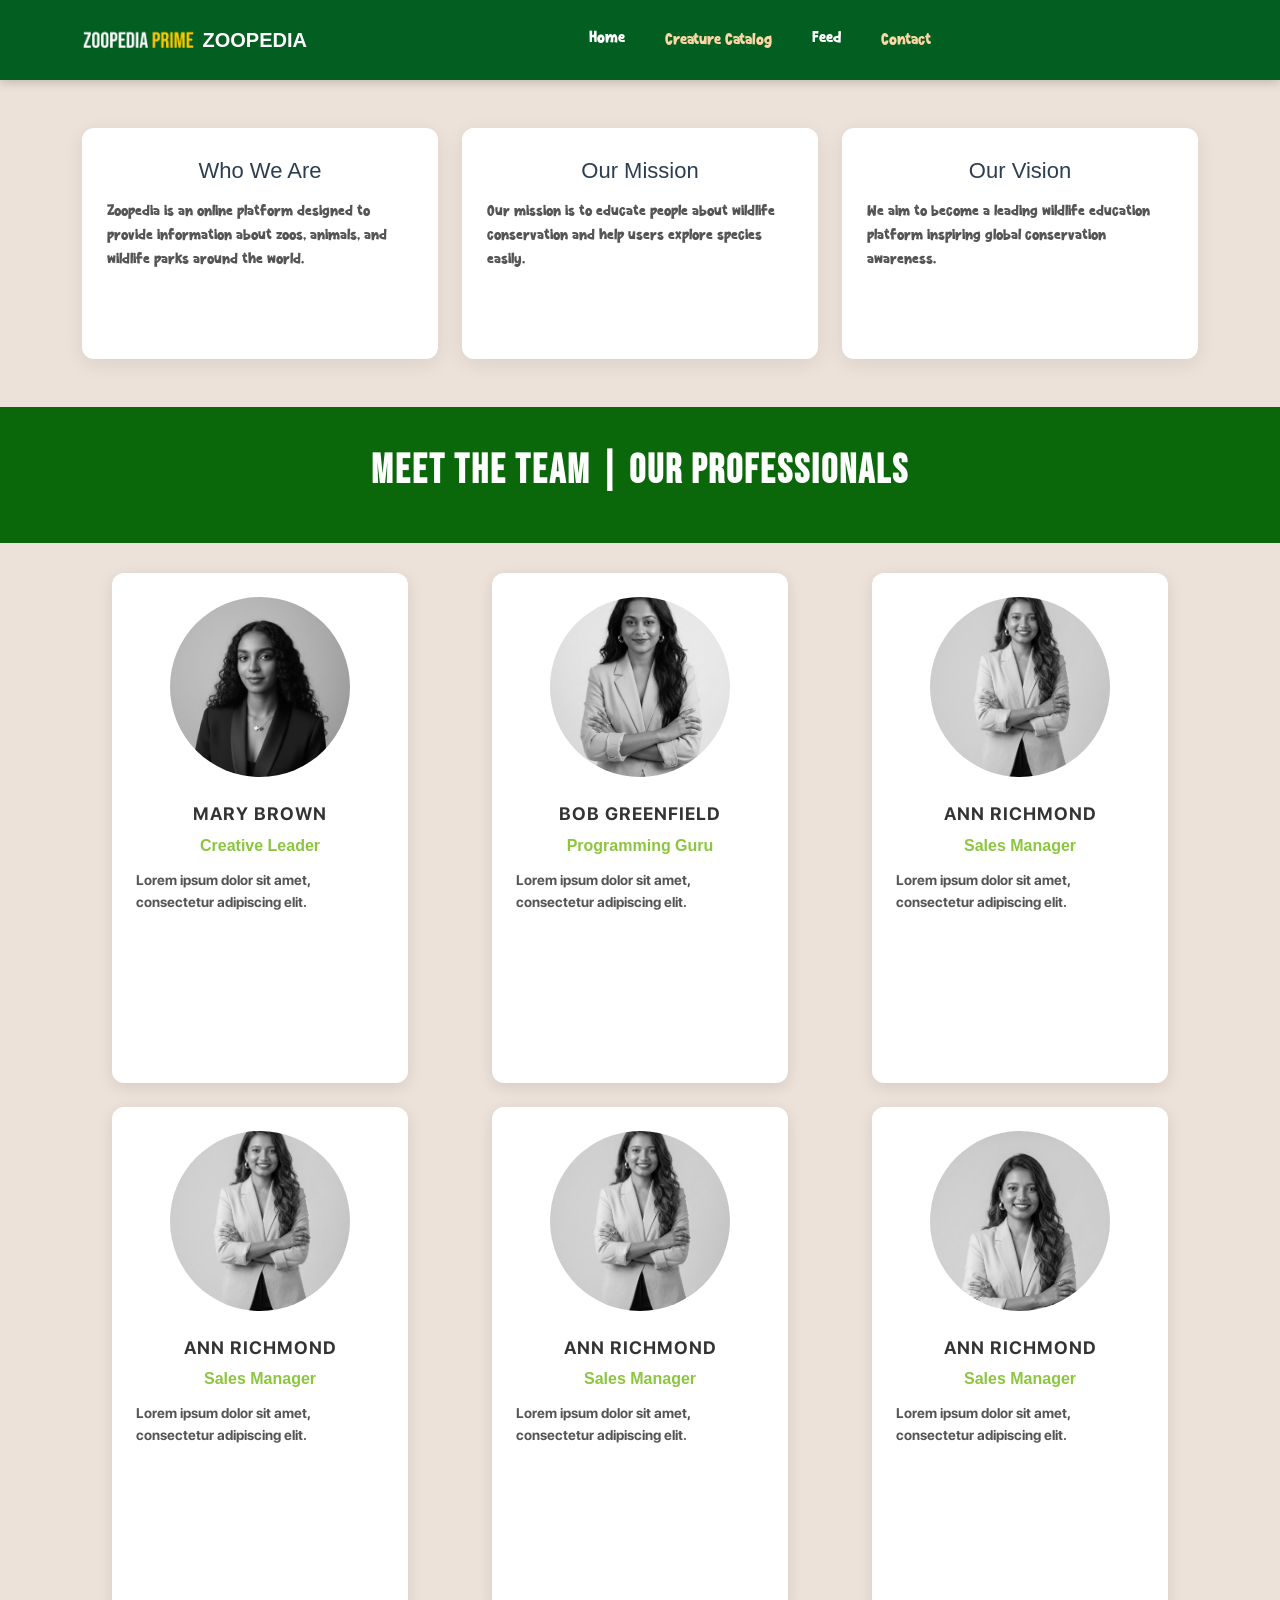
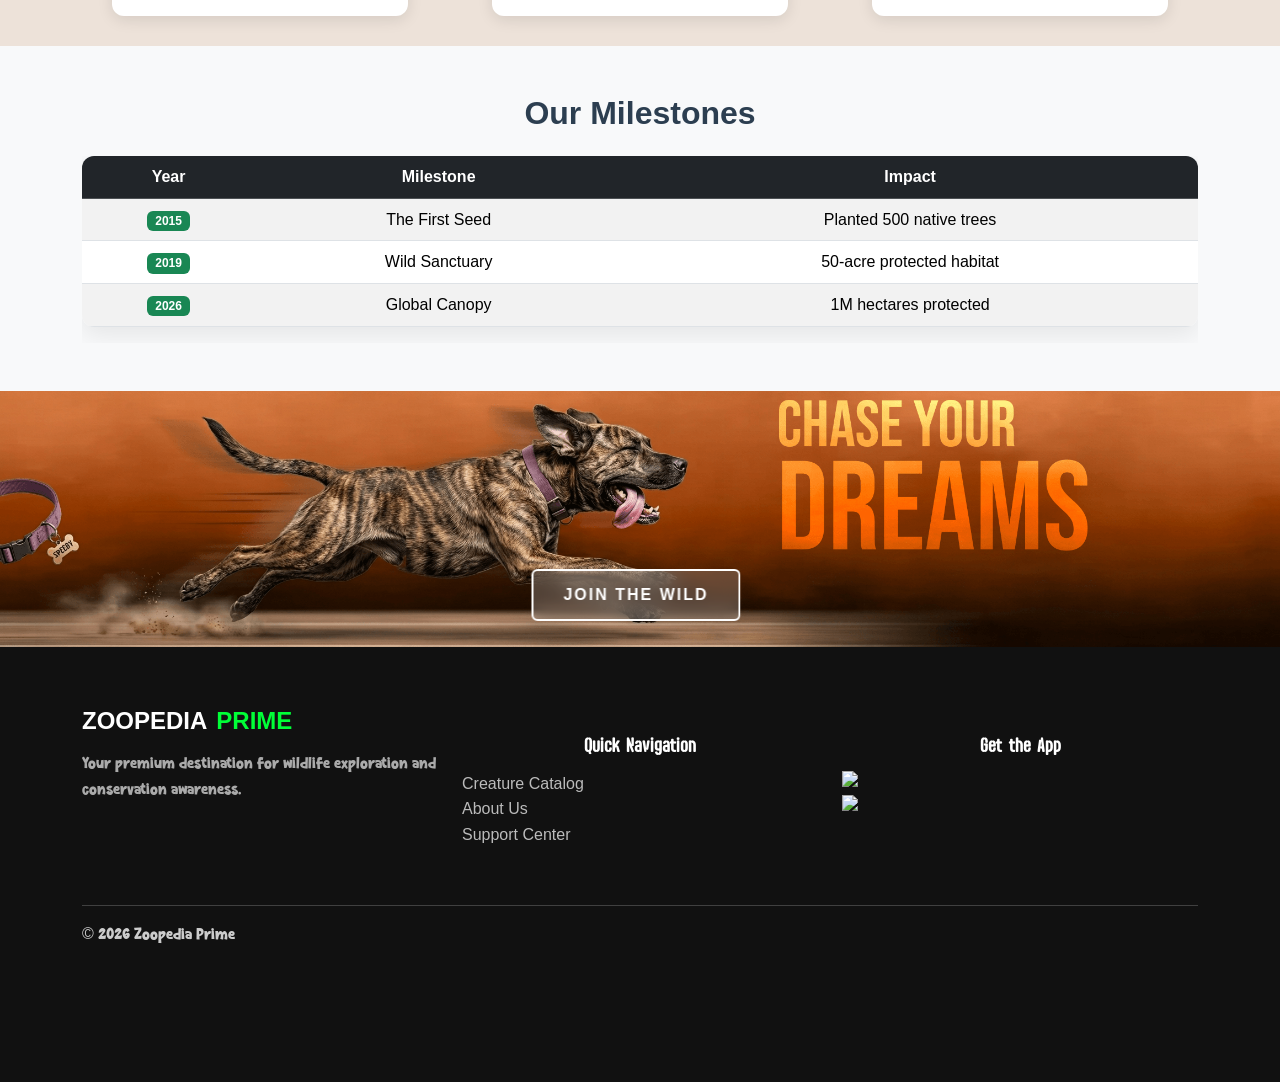
==== commit 88870d42: "S" ====
--- a/about.html
+++ b/about.html
@@ -1,176 +1,212 @@
 <!DOCTYPE html>
 <html lang="en">
 <head>
-    <meta charset="UTF-8">
-    <meta name="viewport" content="width=device-width, initial-scale=1.0">
-   <link href="https://cdn.jsdelivr.net/npm/bootstrap@5.3.8/dist/css/bootstrap.min.css" rel="stylesheet">
-   <script src="https://cdn.jsdelivr.net/npm/bootstrap@5.3.3/dist/js/bootstrap.bundle.min.js"></script>
-   <link rel="stylesheet" href="mobileresponse.css">
-   <script src="animaldb.js"></script>
-   <script src="loadeddetails.js"></script>
-   <link rel="stylesheet" href="style.css">
-    <title>Document</title>
+  <meta charset="UTF-8">
+  <meta name="viewport" content="width=device-width, initial-scale=1.0">
+
+  <!-- Bootstrap -->
+  <link href="https://cdn.jsdelivr.net/npm/bootstrap@5.3.8/dist/css/bootstrap.min.css" rel="stylesheet">
+  <script src="https://cdn.jsdelivr.net/npm/bootstrap@5.3.3/dist/js/bootstrap.bundle.min.js"></script>
+
+  <!-- Custom CSS -->
+  <link rel="stylesheet" href="aboutnew.css">
+  <link rel="stylesheet" href="style.css">
+  <link rel="stylesheet" href="mobileresponse.css">
+
+  <!-- JS -->
+  <script src="animaldb.js" defer></script>
+  <script src="loadeddetails.js" defer></script>
+
+  <title>Zoopedia</title>
 </head>
 
-
-
-
-
-
-
 <body>
 
-
-    <!-- navigation bar adjustments -->
-<nav class="navbar navbar-expand-lg custom-nav" data-bs-theme="dark">
-  <div class="container-fluid">
-    <img src="img/Zoopedia logo.png" alt="Zoopedia Logo" class="nav-logo">
-
-    <button class="navbar-toggler" type="button" data-bs-toggle="collapse" data-bs-target="#navbarNav" aria-controls="navbarNav" aria-expanded="false" aria-label="Toggle navigation">
+<nav class="navbar navbar-expand-lg navbar-dark custom-nav sticky-top">
+  <div class="container">
+
+    <!-- Logo -->
+    <a class="navbar-brand d-flex align-items-center" href="index.html">
+      <img src="img/Zoopedia logo.png" alt="Zoopedia Logo" class="nav-logo me-2">
+      <span class="fw-bold">ZOOPEDIA</span>
+    </a>
+
+    <!-- Mobile Toggle -->
+    <button class="navbar-toggler" type="button" data-bs-toggle="collapse" data-bs-target="#mainNavbar">
       <span class="navbar-toggler-icon"></span>
     </button>
 
-    <div class="collapse navbar-collapse" id="navbarNav">
-      <ul class="navbar-nav">
-        <li class="nav-item">
-          <a class="nav-link1"  aria-current="page" href="index.html">Home</a>
-        </li>
-        <li class="nav-item">
-          <a class="nav-link2" href="prdouct catalog.html">Creature Catalog</a>
-        </li>
-        <li class="nav-item">
-          <a class="nav-link3" href="about.html">Feed</a>
-        </li>
+    <!-- Nav Links -->
+    <div class="collapse navbar-collapse justify-content-center" id="mainNavbar">
+      <ul class="navbar-nav gap-lg-4 text-center">
+
+        <li class="nav-item">
+          <a class="nav-link active" href="index.html">Home</a>
+        </li>
+
+        <li class="nav-item">
+          <a class="nav-link" href="prdouct catalog.html">Creature Catalog</a>
+        </li>
+
+        <li class="nav-item">
+          <a class="nav-link active" href="about.html">Feed</a>
+        </li>
+
+        <li class="nav-item">
+          <a class="nav-link" href="contact.html">Contact</a>
+        </li>
+
+      </ul>
+    </div>
+
+  </div>
+</nav>
+
+
+<section class="banneraboutus"></section>
+
+
+<!-- ABOUT SECTION -->
+<div class="container my-5">
+  <div class="row g-4 text-center">
+
+    <div class="col-md-4">
+      <div class="about-card h-100">
+        <h3>Who We Are</h3>
+        <p>Zoopedia is an online platform designed to provide information about zoos, animals, and wildlife parks around the world.</p>
+      </div>
+    </div>
+
+    <div class="col-md-4">
+      <div class="about-card h-100">
+        <h3>Our Mission</h3>
+        <p>Our mission is to educate people about wildlife conservation and help users explore species easily.</p>
+      </div>
+    </div>
+
+    <div class="col-md-4">
+      <div class="about-card h-100">
+        <h3>Our Vision</h3>
+        <p>We aim to become a leading wildlife education platform inspiring global conservation awareness.</p>
+      </div>
+    </div>
+
+  </div>
+</div>
+
+
+<!-- TEAM SECTION -->
+<section class="team-section">
+  <div class="header">
+    <h1>Meet The Team | Our Professionals</h1>
+  </div>
+
+  <div class="container">
+    <div class="row g-4 justify-content-center">
+
+      <!-- Team Member -->
+      <div class="col-md-4 col-lg-4">
+        <div class="team-card text-center p-4">
+          <img src="img/profiles/ameendri.jpeg" class="img-fluid rounded-circle mb-3" alt="">
+          <h3>MARY BROWN</h3>
+          <span>Creative Leader</span>
+          <p>Lorem ipsum dolor sit amet, consectetur adipiscing elit.</p>
+        </div>
+      </div>
+
+      <div class="col-md-4 col-lg-4">
+        <div class="team-card text-center p-4">
+          <img src="img/profiles/ayodya.jpeg" class="img-fluid rounded-circle mb-3" alt="">
+          <h3>BOB GREENFIELD</h3>
+          <span>Programming Guru</span>
+          <p>Lorem ipsum dolor sit amet, consectetur adipiscing elit.</p>
+        </div>
+      </div>
+
+      <div class="col-md-4 col-lg-4">
+        <div class="team-card text-center p-4">
+          <img src="img/profiles/githmi.jpeg" class="img-fluid rounded-circle mb-3" alt="">
+          <h3>ANN RICHMOND</h3>
+          <span>Sales Manager</span>
+          <p>Lorem ipsum dolor sit amet, consectetur adipiscing elit.</p>
+        </div>
+      </div>
+
+      <div class="col-md-4 col-lg-4">
+        <div class="team-card text-center p-4">
+          <img src="img/profiles/githmi.jpeg" class="img-fluid rounded-circle mb-3" alt="">
+          <h3>ANN RICHMOND</h3>
+          <span>Sales Manager</span>
+          <p>Lorem ipsum dolor sit amet, consectetur adipiscing elit.</p>
+        </div>
+      </div>
+
+      <div class="col-md-4 col-lg-4">
+        <div class="team-card text-center p-4">
+          <img src="img/profiles/githmi.jpeg" class="img-fluid rounded-circle mb-3" alt="">
+          <h3>ANN RICHMOND</h3>
+          <span>Sales Manager</span>
+          <p>Lorem ipsum dolor sit amet, consectetur adipiscing elit.</p>
+        </div>
+      </div>
+
+      <div class="col-md-4 col-lg-4">
+        <div class="team-card text-center p-4">
+          <img src="img/profiles/githmi.jpeg.jpg" class="img-fluid rounded-circle mb-3" alt="">
+          <h3>ANN RICHMOND</h3>
+          <span>Sales Manager</span>
+          <p>Lorem ipsum dolor sit amet, consectetur adipiscing elit.</p>
+        </div>
+      </div>
+
+    </div>
+  </div>
+</section>
+
+
+<!-- MILESTONE TABLE -->
+<section class="milestone-section py-5">
+  <div class="container">
+
+    <h1 class="section-title text-center mb-4">Our Milestones</h1>
+
+    <div class="table-responsive">
+      <table class="table table-striped table-hover text-center align-middle milestone-table">
         
-        <li class="nav-item">
-          <a class="nav-link4" href="contact.html">Contact</a>
-        </li>
-      </ul>
-    </div>
-  </div>
-</nav>  
-
-
-
-
-
-<!-- Predator Banner Section  -->
-<section id="banneraboutus">
-    </section>
-
-    
-<!-- About Section -->
-<div class="container mt-5">
-
-    <div class="row align-items-center">
-
-        <!-- Image -->
-        <div class="col-md-6 mb-4">
-            <img src="img/banners/about page img.png" class="img-fluid rounded shadow" alt="Zoo Image">
-        </div>
-
-        <!-- Text -->
-        <div class="col-md-6">
-            <h3 class="Abouttext">Who We Are</h3>
-            <p>
-                Zoopedia is an online platform designed to provide information about zoos,
-                animals, and wildlife parks around the world. We aim to make learning about
-                animals fun and accessible for everyone.
-            </p>
-
-            <h3 class="Abouttext" >Our Mission</h3>
-            <p>
-                Our mission is to educate people about wildlife conservation and help users
-                discover different animal species and zoos easily.
-            </p>
-
-            <h3 class="Abouttext" >Our Vision</h3>
-            <p>
-                We envision becoming a leading platform for wildlife education, inspiring
-                people to care for animals and protect nature.
-            </p>
-        </div>
-
-    </div>
-</div>
-
-<!-- Team Section -->
- <section id="team-section">
-<div class="container mt-5">
-    <h2 class="Teamtxt">Our Team</h2>
-
-    <div class="row text-center">
-        <div class="col-md-4">
-            <img src="img/profiles/ameendri.jpeg" class="rounded-circle mb-3">
-            <h5 class="pronametxt">Ameendree .P</h5>
-             <p class="proclasstxt">Project Manager</p>
-        </div>
-
-        <div class="col-md-4">
-            <img src="img/profiles/mark.jpeg" class="rounded-circle mb-3">
-            <h5 class="pronametxt">Mark .M</h5>
-             <p class="proclasstxt">Cheif Developer</p>
-        </div>
-
-        <div class="col-md-4">
-            <img src="img/profiles/minasi.jpeg" class="rounded-circle mb-3">
-            <h5 class="pronametxt">Minasi .A</h5>
-            <p class="proclasstxt">UI Designer</p>
-        </div>
-         <div class="col-md-4">
-            <img src="img/profiles/vihara.jpeg" class="rounded-circle mb-3">
-            <h5 class="pronametxt">Vihara .A</h5>
-            <p class="proclasstxt">Database Admin</p>
-        </div>
-         <div class="col-md-4">
-            <img src="img/profiles/ayodya.jpeg" class="rounded-circle mb-3">
-            <h5 class="pronametxt">Ayodya .B</h5>
-            <p class="proclasstxt">Assist Developer 1</p>
-        </div>
-         <div class="col-md-4">
-            <img src="img/profiles/githmi.jpeg" class="rounded-circle mb-3">
-            <h5 class="pronametxt">Githmi .H</h5>
-             <p class="proclasstxt">Assist Developer 2</p>
-        </div>
-    </div>
-</div>
-
- </section>
-
- <h1 class="Grids">Our Milestones</h1>
-
- <div class="table-responsive mx-auto" style="max-width: 600px;"> 
-  <table class="table table-sm table-bordered wildlife-compact text-center">
-    <thead>
-      <tr>
-        <th style="width: 20%;">Year</th>
-        <th style="width: 40%;">Milestone</th>
-        <th style="width: 40%;">Impact</th>
-      </tr>
-    </thead>
-    <tbody class="align-middle">
-      <tr>
-        <td><strong>2015</strong></td>
-        <td>The First Seed</td>
-        <td>Planted 500 native trees.</td>
-      </tr>
-      <tr>
-        <td><strong>2019</strong></td>
-        <td>Wild Sanctuary</td>
-        <td>50-acre protected habitat.</td>
-      </tr>
-      <tr>
-        <td><strong>2026</strong></td>
-        <td>Global Canopy</td>
-        <td>1M hectares protected.</td>
-      </tr>
-    </tbody>
-  </table>
-</div>
-
-
-
-<!-- Image Banner using bootstrap for join us -->
+        <thead class="table-dark">
+          <tr>
+            <th>Year</th>
+            <th>Milestone</th>
+            <th>Impact</th>
+          </tr>
+        </thead>
+
+        <tbody>
+          <tr>
+            <td><span class="badge bg-success">2015</span></td>
+            <td>The First Seed</td>
+            <td>Planted 500 native trees</td>
+          </tr>
+
+          <tr>
+            <td><span class="badge bg-success">2019</span></td>
+            <td>Wild Sanctuary</td>
+            <td>50-acre protected habitat</td>
+          </tr>
+
+          <tr>
+            <td><span class="badge bg-success">2026</span></td>
+            <td>Global Canopy</td>
+            <td>1M hectares protected</td>
+          </tr>
+        </tbody>
+
+      </table>
+    </div>
+
+  </div>
+</section>
+
 
 <section id="joinus" class="position-relative">
     
@@ -178,55 +214,56 @@
 
     <img src="img/banners/banner dreams for mob.jpg" class="img-fluid d-block d-md-none mobile-only-banner" alt="Mobile Banner">
     
-    <a href="about.html" class="btn custom-join-btn position-absolute">
+    <a href="contact.html" class="btn custom-join-btn position-absolute">
        JOIN THE WILD
     </a>
 </section>
 
 
-
-
-<!-- Footers -->
+<!-- FOOTER -->
 <footer class="site-footer">
-  <div class="footer-container">
-    <div class="footer-layout">
-      
-    <div class="footer-section brand-info">
-    <h3 class="footer-logo">
-    <span class="logo-main">ZOOPEDIA</span><span class="logo-accent"> PRIME</span>
-    </h3>
-    <p class="footer-description">Your premium destination for the latest automotive trends, technical specs, and exclusive deals.</p>
-    </div>
-
-      <div class="footer-section site-navigation">
-        <h4 class="section-title">Quick Navigation</h4>
-        <ul class="footer-list">
-          <li><a href="prdouct catalog.html">Creature Catalog</a></li>
-          <li><a href="about.html">About Us</a></li>
-          <li><a href="contact.html">Support Center</a></li>
+  <div class="container">
+
+    <div class="row footer-main">
+
+      <div class="col-md-4">
+        <h3 class="footer-logo">
+          <span class="logo-main">ZOOPEDIA</span>
+          <span class="logo-accent"> PRIME</span>
+        </h3>
+        <p class="footer-description">
+          Your premium destination for wildlife exploration and conservation awareness.
+        </p>
+      </div>
+
+      <div class="col-md-4">
+        <h4 class="footer-title">Quick Navigation</h4>
+        <ul class="footer-links">
+          <li><a href="#">Creature Catalog</a></li>
+          <li><a href="#">About Us</a></li>
+          <li><a href="#">Support Center</a></li>
         </ul>
       </div>
 
-      <div class="footer-section app-downloads">
-        <h4 class="section-title">Get the Mobile App</h4>
-        <p>Experience the full portal on your mobile device.</p>
-        <div class="store-buttons">
-          <a href="#" class="store-btn">
-            <img src="https://upload.wikimedia.org/wikipedia/commons/7/78/Google_Play_Store_badge_EN.svg" alt="Get it on Google Play">
-          </a>
-          <a href="#" class="store-btn">
-            <img src="https://upload.wikimedia.org/wikipedia/commons/3/3c/Download_on_the_App_Store_Badge.svg" alt="Download on the App Store">
-          </a>
-        </div>
-      </div>
-
-    </div>
-
-    <div class="footer-credits">
-      <hr class="footer-divider">
-      <p>&copy; 2026 Zoopedia Prime. All rights reserved.</p>
-    </div>
+      <div class="col-md-4">
+        <h4 class="footer-title">Get the App</h4>
+
+        <div class="d-flex flex-column gap-2">
+          <img src="https://upload.wikimedia.org/wikipedia/commons/7/78/Google_Play_Store_badge_EN.svg" class="img-fluid" style="max-width:140px;">
+          <img src="https://upload.wikimedia.org/wikipedia/commons/3/3c/Download_on_the_App_Store_Badge.svg" class="img-fluid" style="max-width:140px;">
+        </div>
+
+      </div>
+
+    </div>
+
+    <div class="text-center mt-4">
+      <hr>
+      <p>&copy; 2026 Zoopedia Prime</p>
+    </div>
+
   </div>
 </footer>
 
-
+</body>
+</html>
--- a/aboutnew.css
+++ b/aboutnew.css
@@ -0,0 +1,336 @@
+/* Font Family imports */
+
+@font-face {
+  font-family: 'Zurambifont';
+  src: url('fonts/zurambi-font/Zurambi-m2Ea2.ttf') format('woff2');
+  font-weight: normal;
+  font-style: normal;
+  font-display: swap;
+}
+
+@font-face {
+  font-family: 'BebasNeuefont';
+  src: url('fonts/Bebas_Neue/BebasNeue-Regular.ttf') format('woff2');
+  font-weight: normal;
+  font-style: normal;
+  font-display: swap;
+}
+
+@font-face {
+  font-family: 'Spancerfont';
+  src: url('fonts/spencer/Spencer.otf') format('woff2');
+  font-weight: normal;
+  font-style: normal;
+  font-display: swap;
+}
+
+@font-face {
+  font-family: 'SFfontBold';
+  src: url('fonts/sf-pro-display/SFPRODISPLAYBOLD.OTF') format('woff2');
+  font-weight: normal;
+  font-style: normal;
+  font-display: swap;
+}
+
+@font-face {
+  font-family: 'SFfontMed';
+  src: url('fonts/sf-pro-display/SFPRODISPLAYMEDIUM.OTF') format('woff2');
+  font-weight: normal;
+  font-style: normal;
+  font-display: swap;
+}
+
+
+
+@font-face {
+  font-family: 'SFfontReg';
+  src: url('fonts/sf-pro-display/SFPRODISPLAYREGULAR.OTF') format('woff2');
+  font-weight: normal;
+  font-style: normal;
+  font-display: swap;
+}
+
+
+
+
+/* Reset */
+* {
+  margin: 0;
+  padding: 0;
+  box-sizing: border-box;
+  font-family: 'Segoe UI', sans-serif;
+}
+
+/* Navbar */
+.navbar {
+  width: 100%;
+  background: #0f172a; /* deep navy */
+  padding: 15px 0;
+  box-shadow: 0 4px 20px rgba(0,0,0,0.2);
+  position: sticky;
+  top: 0;
+  z-index: 1000;
+}
+
+/* Container */
+.nav-container {
+  width: 85%;
+  margin: auto;
+  display: flex;
+  justify-content: space-between;
+  align-items: center;
+}
+
+/* Logo */
+.logo {
+  color: #fff;
+  font-size: 22px;
+  font-weight: bold;
+  letter-spacing: 1px;
+}
+
+.logo span {
+  color: #22c55e; /* accent green */
+}
+
+/* Links */
+.nav-links {
+  display: flex;
+  gap: 30px;
+}
+
+.nav-links a {
+  color: #cbd5f5;
+  text-decoration: none;
+  font-size: 15px;
+  transition: 0.3s;
+  position: relative;
+}
+
+/* Hover underline animation */
+.nav-links a::after {
+  content: "";
+  position: absolute;
+  width: 0%;
+  height: 2px;
+  background: #22c55e;
+  left: 0;
+  bottom: -5px;
+  transition: 0.3s;
+}
+
+.nav-links a:hover {
+  color: #fff;
+}
+
+.nav-links a:hover::after {
+  width: 100%;
+}
+
+/* Button */
+.nav-btn a {
+  background: #22c55e;
+  color: #fff;
+  padding: 8px 18px;
+  border-radius: 25px;
+  text-decoration: none;
+  font-size: 14px;
+  transition: 0.3s;
+}
+
+.nav-btn a:hover {
+  background: #16a34a;
+}
+
+/* Responsive */
+@media (max-width: 768px) {
+  .nav-links {
+    display: none;
+  }
+
+  .nav-container {
+    justify-content: space-between;
+  }
+}
+
+
+/* ================= ABOUT CARDS ================= */
+.about-card {
+  background: #fff;
+  padding: 30px 25px;
+  border-radius: 12px;
+  box-shadow: 0 5px 20px rgba(0, 0, 0, 0.08);
+  transition: 0.3s;
+  height: 100%;
+}
+
+.about-card:hover {
+  transform: translateY(-8px);
+  box-shadow: 0 10px 30px rgba(0, 0, 0, 0.15);
+}
+
+.about-card h3 {
+  font-size: 22px;
+  margin-bottom: 15px;
+  color: #2c3e50;
+}
+
+.about-card p {
+  font-size: 15px;
+  color: #555;
+  line-height: 1.6;
+}
+
+/* ================= TEAM SECTION ================= */
+.team-section {
+  text-align: center;
+  height: auto;
+}
+
+.header {
+  background: #0a680a;
+  color: white;
+  padding: 40px;
+}
+
+.header h1 {
+  font-size: 40px;
+  font-weight: bold;
+  font-family: 'BebasNeuefont', sans-serif;
+  letter-spacing: 2px;
+}
+
+
+
+/* Team cards */
+.team-card {
+  background: #fff;
+  box-shadow: 0 4px 15px rgba(0,0,0,0.1);
+  border-radius: 12px;
+  height: 100%;
+  margin: 30px;
+}
+
+.team-card img {
+  width: 180px;
+  height: 180px;
+  object-fit: cover;
+  border-radius: 50%;
+  filter: grayscale(100%);
+}
+
+.team-card h3 {
+  font-size: 18px;
+  margin-top: 10px;
+  font-family: 'SFfontBold', sans-serif;
+  letter-spacing: 1px;
+
+}
+
+.team-card span {
+  color: #8cc63f;
+  font-weight: bold;
+  display: block;
+  margin-bottom: 10px;
+}
+
+.team-card p {
+  font-size: 14px;
+  color: #555;
+  line-height: 1.6;
+  font-family: 'SFfontBold', sans-serif;
+}
+
+/* ================= MILESTONE ================= */
+.milestone-section {
+  background: #f8f9fa;
+  margin-top: 60px;
+}
+
+.section-title {
+  font-size: 32px;
+  font-weight: 700;
+  color: #2c3e50;
+}
+
+.milestone-table {
+  border-radius: 12px;
+  overflow: hidden;
+  box-shadow: 0 8px 25px rgba(0, 0, 0, 0.08);
+}
+
+/* ================= JOIN BUTTON ================= */
+.custom-join-btn {
+      /* 1. Set a starting point */
+    top: 80%; 
+    right: 435px;
+
+    /* 2. Use transform to move it from that point */
+    /* Example: Move 100px right and 50px down */
+    transform: translateX(180px) translateY(50px);
+    background: rgba(255, 255, 255, 0.2); 
+    backdrop-filter: blur(10px);          
+    border: 2px solid #ffffff;            
+    color: white;                         
+    padding: 12px 30px;
+    font-weight: bold;
+    letter-spacing: 2px;
+    transition: 0.3s ease;           
+
+    
+    /* This keeps it perfectly centered on the 'left' point you chose */
+    transform: translate(-50%, -50%);   
+}
+
+.custom-join-btn:hover {
+    background: #ffffff;
+    color: #484e47;                       /* Changes text to green on hover */
+    transform: translate(-50%, -50%) scale(1.1); /* Keeps it centered but grows slightly */
+}
+/* ================= FOOTER ================= */
+.site-footer {
+  background: #111;
+  color: #ccc;
+  padding: 60px 0 20px;
+}
+
+.footer-logo {
+  font-size: 22px;
+  font-weight: 700;
+}
+
+.logo-main { color: #fff; }
+.logo-accent { color: #00ff37; }
+
+.footer-description {
+  margin-top: 15px;
+  color: #aaa;
+  line-height: 1.6;
+}
+
+.footer-title {
+  color: #fff;
+  margin-bottom: 15px;
+  font-size: 16px;
+  font-weight: 600;
+}
+
+.footer-links {
+  list-style: none;
+  padding: 0;
+}
+
+.footer-links a {
+  text-decoration: none;
+  color: #bbb;
+  transition: 0.3s;
+}
+
+.footer-links a:hover {
+  color: #8cc63f;
+}
+
+.footer-bottom hr {
+  border-color: #333;
+  margin: 30px 0 15px;
+}
--- a/style.css
+++ b/style.css
@@ -40,11 +40,11 @@
   font-display: swap;
 }
 
+
 /* __________________________________________________________________________________________________________________________ */
 
 body {
-  background-image: url('img/banners/body\ cover.png');
-  background-size: cover;
+  background: #ede2d9;
   background-position: center;
   background-repeat: no-repeat;
   background-attachment: fixed; /* Gives a fixed background so it moves  */
@@ -82,7 +82,7 @@
 }
 
 
-/* Hero Section Banner Css*/
+/* Hero Section Banner Css*
 #bannerabout{
     background-image: url('img/banners/hero\ serction\ home.png');
     height: 40vh;
@@ -163,404 +163,6 @@
     margin: auto auto 0 auto; /* The '0' at the bottom keeps it at the very base */
     width: fit-content; /* Ensures the button doesn't stretch to full width */
 }
-
-
-
-.custom-nav {
-  background-color: #035e21 !important; 
-  height: 80px; /* Gives the bar a consistent height */
-}
-
-/* Centers the entire link container */
-#navbarNav {
-  justify-content: center; 
-}
-
-/* Combined styles for all links */
-.nav-link1, .nav-link2, .nav-link3, .nav-link4 {
-  color: rgb(252, 214, 165) !important;
-  text-decoration: none !important; /* Removes the underline */
-  font-family: 'Zurambifont', sans-serif; /* Modern, clean font */
-  font-weight: 500;
-  padding: 0 20px; /* Creates the horizontal spacing (instead of 'left: %') */
-  transition: all 0.3s ease; /* Smooth transition for hover */
-  display: inline-block;
-}
-
-/* Hover State */
-.nav-link1:hover, .nav-link2:hover, .nav-link3:hover, .nav-link4:hover {
-  color: #ffffff !important; /* Turns white on hover */
-  transform: translateY(-2px); /* Subtle lift effect */
-}
-
-/* Current/Active Page State */
-.active {
-  color: #ffffff !important;
-  font-weight: 700;
-  border-bottom: 2px solid #ffffff; /* Adds a clean line under the current page */
-}
-
-/*did you know banner*/
-
-.full-width-banner {
-  width: 100%;           /* Stretches to full width */
-  height: 500px;         /* Adjust height as needed */
-  background-image: url('img/banners/Did\ you\ know\ banner1.png');
-  background-size: cover;
-  background-position: center;
-  background-repeat: no-repeat;
-  
-  /* Flexbox to center content */
-  display: flex;
-  justify-content: center;
-  align-items: center;
-  text-align: center;
-}
-
-.btn-outline-primary2 {
-  margin-bottom: -360px; /* Physically pushes the button up from the bottom edge */
-}
-
-/* Targeting your specific button class */
-.btn-outline-primary2 {
-  color: #eeb600;          /* Dark brown text */
-  border-color: #ffd000;   /* Dark brown border */
-  background-color: transparent;
-  padding: 15px 35px;
-  font-weight: 600;
-  transition: all 0.3s ease;
-  border-radius: 4px;      /* Adjust for rounded or sharp corners */
-}
-
-/* Hover effect: Fills with brown, text turns white */
-.btn-outline-primary2:hover {
-  background-color: #5d4037;
-  border-color: #5d4037;
-  color: #ffffff;
-  transform: translateY(-2px); /* Subtle lift effect */
-  box-shadow: 0 4px 8px rgba(0,0,0,0.1);
-}
-
-/* Active/Click effect */
-.btn-outline-primary2:active {
-  background-color: #3e2723; /* Even darker brown when clicked */
-  transform: translateY(0);
-}
-
-
-
-
-
-
-/* Note Section using bootstrap */
-
-.Notes {
-    color: #035e21;
-    font-family: Arial, sans-serif;
-    text-align: center;
-    font-family: 'Zurambifont', sans-serif;
-
-  }
-/* SHARED STYLES: This handles the look and feel */
-.card-has-bg {
-  background-size: cover;
-  background-position: center;
-  border: none;
-  min-height: 250px;
-  overflow: hidden; /* Keeps the corners rounded */
-}
-
-/* INDIVIDUAL IMAGES: Add your unique paths here */
-/* We keep the linear-gradient in each so the text stays readable */
-
-.bg-1 {
-  background-image: linear-gradient(rgba(0,0,0,0.5), rgba(0,0,0,0.5)), 
-                    url("img/animals/lacto.jpg");
-}
-
-.bg-2 {
-  background-image: linear-gradient(rgba(0,0,0,0.5), rgba(0,0,0,0.5)), 
-                    url("img/animals/Caecilian.jpg");
-}
-
-.bg-3 {
-  background-image: linear-gradient(rgba(0,0,0,0.5), rgba(0,0,0,0.5)), 
-                    url("img/animals/pil.png");
-}
-
-.bg-4 {
-  background-image: linear-gradient(rgba(0,0,0,0.5), rgba(0,0,0,0.5)), 
-                    url("img/animals/waterlizz.jpg");
-}
-
-
-.notebutton{
-  color: red;
-}
-
-
-/* CSS FOR NEWSLETTER SECTION */
-
-/* 1. The Main Banner (Image Background) */
-.newsletter-banner {
-  /* Replace 'YOUR_IMAGE_URL' with the link to your photo */
-  background-image: url('img/banners/newsletter\ banner.png');
-  background-size: cover;      /* Scales image to fit the entire container */
-  background-position: center;   /* Centers the focal point of the photo */
-  background-repeat: no-repeat;
-  color: white;
-  padding: 20px 0;             /* Increased padding for a more spacious feel */
-  font-family: 'Arial Black', sans-serif;
-  
-  /* Adds a subtle semi-transparent dark overlay so white text remains readable */
-  position: relative;
-}
-
-/* Ensure the content is centered horizontally and vertically */
-.newsletter-banner .container {
-  display: flex;
-  justify-content: center;
-  align-items: center;
-  min-height: 250px; /* Optional: gives the banner minimum height */
-}
-
-
-/* 2. Typography Styling */
-.newsletter-title {
-  font-style: italic;
-  font-weight: 900;
-  letter-spacing: 1px;
-  margin-bottom: 5px;
-  margin-left: 30px;
-  font-family: 'Zurambifont', sans-serif; 
-  color: rgb(252, 214, 165);
-}
-
-.newsletter-text {
-  font-family: sans-serif;
-  font-size: 0.95rem;
-  font-weight: bold;
-}
-
-.highlight-text {
-  color: #ffcc00; /* Gold/Yellow color for "special deals" */
-}
-
-/* 3. Input and Button Sizing */
-.newsletter-form .input-group {
-  max-width: 500px;
-  margin-left: 200px; /* Aligns form to the right on desktop */
-}
-
-.newsletter-input {
-  border-radius: 0; /* Squared edges as per image */
-  border: none;
-  height: 45px;
-  padding-left: 15px;
-  font-family: 'Zurambifont', sans-serif;
-}
-
-.btn-signup {
-  background-color: #01500e; /* Very light green/white tint */
-  color: rgb(252, 214, 165); /* Matching dark red text */
-  border-radius: 0; /* Squared edges */
-  font-weight: bold;
-  padding: 0 25px;
-  border: none;
-  transition: 0.3s;
-  font-family: 'Zurambifont', sans-serif;
-  letter-spacing: 2px;
-}
-
-.btn-signup:hover {
-  background-color: #013a0b;
-  color: #bdb782;
-}
-
-/* Mobile Responsiveness */
-@media (max-width: 768px) {
-  .newsletter-banner { text-align: center; }
-  .newsletter-form .input-group { margin: 20px auto 0; }
-}
-
-/* Footer Section Adjustment */
-
-.site-footer {
-  background-color: #0f0f0f;
-  color: #e0e0e0;
-  padding: 80px 0 30px 0; /* Generous top padding for breathing room */
-  font-family: 'Inter', sans-serif;
-}
-
-.footer-container {
-  max-width: 1200px;
-  margin: 0 auto;
-  padding: 0 40px;
-}
-
-/* 1. Spacing each section using CSS Grid */
-.footer-layout {
-  display: grid;
-  grid-template-columns: 1.5fr 1fr 1.2fr; /* Creates distinct space between columns */
-  gap: 80px; /* Equal spacing between the three sections */
-  margin-bottom: 50px;
-}
-
-.section-title {
-  color: #ffffff;
-  font-size: 1.1rem;
-  font-weight: 600;
-  margin-bottom: 25px;
-  text-transform: uppercase;
-  letter-spacing: 1px;
-  
-}
-
-/* 1. Center the Titles */
-.section-title, .footer-logo {
-  text-align: center;
-  width: 100%;
-}
-
-/* 2. Center the Parent Columns */
-.footer-section {
-  display: flex;
-  flex-direction: column;
-  align-items: center; /* Centers items horizontally */
-  text-align: center;    /* Centers the text lines */
-}
-
-/* 3. Center the Lists */
-.footer-list {
-  padding: 0;
-  list-style: none;
-  display: flex;
-  flex-direction: column;
-  align-items: center; /* Ensures the <a> tags are centered */
-}
-
-/* 4. Center the Store Buttons */
-.store-buttons {
-  display: flex;
-  flex-direction: column;
-  align-items: center; 
-  gap: 15px;
-}
-
-
-/* 1. Color for "ZOOPEDIA" */
-.logo-main {
-  color: #ffffff; /* Clean White */
-  font-family: 'BebasNeuefont', sans-serif; 
-   position: relative;
-  right: 15px;    
-  letter-spacing: 3px;
-  
-}
-
-/* 2. Color for "PRIME" */
-.logo-accent {
-  color: #ffcc00; /* Vibrant Gold/Yellow */
-  font-family: 'BebasNeuefont', sans-serif; 
-  position: relative;
-  right: 10px;    
-  letter-spacing: 3px;
-}
-
-/* 3. Optional: Color for the paragraph text below the logo */
-.footer-description {
-  color: #bbbbbb; /* Soft Grey so it doesn't distract from the logo */
-  margin-top: 25px;
-  font-size: 0.9rem;
-  
-}
-
-/* Ensure the logo itself doesn't have a default color overriding these */
-.footer-logo {
-  font-weight: 800;
-  letter-spacing: -1px;
-  text-transform: uppercase;
-}
-
-/* 2. Styling the Links */
-.footer-list {
-  list-style: none;
-  font-family: 'BebasNeuefont', sans-serif; 
-  padding: 0;
-}
-
-.footer-list li {
-  margin-bottom: 12px;
-  align-items: center;
-}
-
-.footer-list a {
-  color: #999;
-  text-decoration: none;
-  transition: color 0.3s ease;
-}
-
-.footer-list a:hover {
-  color: #ffffff;
-}
-
-/* 3. App Store Section */
-.store-buttons {
-  display: flex;
-  flex-direction: column; /* Stacks badges vertically */
-  gap: 15px;
-  margin-top: 20px;
-}
-
-.store-btn img {
-  height: 40px; /* Consistent height for both badges */
-  width: auto;
-  transition: transform 0.2s ease;
-}
-
-.store-btn:hover img {
-  transform: translateY(-3px);
-}
-
-/* 4. Bottom Divider and Credits */
-.footer-divider {
-  border: 0;
-  border-top: 1px solid #222;
-  margin-bottom: 25px;
-}
-
-.footer-credits {
-  text-align: center;
-  font-size: 14px;
-  color: #ffcc00;
-  font-family: 'BebasNeuefont', sans-serif; 
-}
-
-
-.footer-layout {
-  display: grid;
-  grid-template-columns: repeat(3, 1fr);
-  gap: 100px; /* Increase this value for more space between columns */
-}
-
-/* Responsive adjustments */
-@media (max-width: 992px) {
-  .footer-layout {
-    grid-template-columns: 1fr 1fr;
-    gap: 40px;
-  }
-}
-
-@media (max-width: 600px) {
-  .footer-layout {
-    grid-template-columns: 1fr;
-    text-align: center;
-  }
-  .store-buttons {
-    align-items: center;
-  }
-}
-
 
 
 
@@ -867,135 +469,198 @@
 }
 
 
-#team-section {
-    background-image: url('img/banners/board.png'); 
-    background-repeat: no-repeat;
-    
-    /* Keep width at 70%, but you can adjust this as needed */
-    background-size: 75% auto; 
-
-    /* FIX: center = horizontal, the second value is vertical.
-       0% is the very top, 50% is middle. Try 10% or 20% to nudge it up. */
-    background-position: center 30%; 
-
-    /* Ensure text stays readable */
-    color: #fff;
-    padding: 100px 0;
-
-}
-
-/* board removal for Mobile Devices  */
-@media (max-width: 576px) {
-    #team-section {
-        background-image: none !important; /* Removes board the background image */
-        background-color: #333; /* Optional: Adds a solid color instead so white text stays visible */
-        padding: 40px 20px; /* Reduces the large padding for smaller screens */
-        width: 100%; /* Ensures the section takes full width on mobile */
-    }
-}
-
-
-.Teamtxt{
-   font-family: 'Spancerfont', sans-serif; 
-   text-align: center;
-   transform: translateY(-30px);
-}
-
-/* Team Profile Icon and text adjustments */
-.rounded-circle {
-    width: 150px;
-    height: 180px;
-    object-fit: cover;
-}
-
-.pronametxt {
-    text-align: center;
-    font-family: 'SFfontBold', sans-serif; 
-}
-
-.proclasstxt{
+/* ==========================================================================
+   1. FONTS & ROOT SETUP
+   ========================================================================== */
+@font-face {
+  font-family: 'Zurambifont';
+  src: url('../fonts/zurambi-font/Zurambi-m2Ea2.ttf') format('woff2');
+  font-display: swap;
+}
+
+@font-face {
+  font-family: 'Spancerfont';
+  src: url('../fonts/spencer/Spencer.otf') format('woff2');
+  font-display: swap;
+}
+
+@font-face {
+  font-family: 'SFfontBold';
+  src: url('../fonts/sf-pro-display/SFPRODISPLAYBOLD.OTF') format('woff2');
+  font-display: swap;
+}
+
+body {
+  background: #ede2d9;
+  font-family: 'Zurambifont', sans-serif;
+  color: #333;
+  line-height: 1.6;
+}
+
+/* ==========================================================================
+   2. HEADER & NAVIGATION
+   ========================================================================== */
+.custom-nav {
+  background-color: #035e21 !important;
+  height: 80px;
+  box-shadow: 0 2px 10px rgba(0,0,0,0.2);
+}
+
+.nav-logo {
+  height: 45px;
+  transition: transform 0.3s ease;
+}
+
+.navbar-nav .nav-link {
+  color: rgb(252, 214, 165) !important;
+  font-family: 'Zurambifont', sans-serif;
+  font-weight: 500;
+  padding: 8px 18px;
+  transition: all 0.3s ease;
+}
+
+.navbar-nav .nav-link:hover, 
+.navbar-nav .nav-link.active {
+  color: #ffffff !important;
+  transform: translateY(-2px);
+}
+
+/* ==========================================================================
+   3. CONTACT PAGE SPECIFIC STYLES
+   ========================================================================== */
+/* Banners */
+#bannercontactus {
+  background: url('img/banners/contact-banner.png') center/cover no-repeat;
+  height: 40vh;
+}
+
+.Grids {
+  color: #035e21;
   text-align: center;
-}
-
-
-/* bootstrap style table customization using external css  */
-
-/* Centered Compact Wildlife Theme */
-.wildlife-compact {
-    font-size: 0.85rem;
-    margin: 2rem auto !important; /* Forces centering and adds vertical breathing room */
-    border-color: #D4AF37 !important;
-    background-color: #fdfbf7;
-    box-shadow: 0 4px 10px rgba(0,0,0,0.1); /* Optional: adds a nice lift */
-}
-
-/* Header Styling - Dark Green & Gold */
-.wildlife-compact thead th {
-    background-color: #1B3022 !important;
-    color: #D4AF37 !important;
-    border-bottom: 2px solid #D4AF37 !important;
-    padding: 10px !important;
-}
-
-/* Row Styling */
-.wildlife-compact td {
-    border-color: rgba(212, 175, 55, 0.2) !important;
-    padding: 8px !important;
-    color: #1B3022;
-}
-
-/* Highlight the Year column */
-.wildlife-compact td:first-child {
-    background-color: rgba(27, 48, 34, 0.03); /* Very faint green tint */
-    font-weight: bold;
-}
-
-/* Hover Effect */
-.wildlife-compact tbody tr:hover {
-    background-color: #f2ede0 !important;
-}
-
-/* Contact Us Css */
-/* 1. The Header Background */
-table.wildlife-table thead tr {
-    background-color: #1b4332 !important; /* Deep Forest Green */
-    color: white !important;
-}
-
-/* 2. The Header Text specifically */
-table.wildlife-table thead th {
-    background-color: inherit !important;
-    color: white !important;
-    border-bottom: 3px solid #582f0e; /* Earth Brown bottom border */
-}
-
-/* 3. Alternating Row Colors (Zebra Stripe) */
-table.wildlife-table tbody tr:nth-of-type(odd) {
-    background-color: #f0f7f4 !important; /* Soft Leaf Green */
-}
-
-table.wildlife-table tbody tr:nth-of-type(even) {
-    background-color: #ffffff !important;
-}
-
-/* 4. The Labels (Left Column) */
+  font-family: 'Spancerfont', sans-serif;
+  margin: 40px 0;
+}
+
+/* Wildlife Info Table */
+.wildlife-table {
+  background-color: #f1e3d0;
+  border-radius: 15px;
+  overflow: hidden;
+  border: 2px solid #035e21;
+}
+
+.wildlife-header {
+  font-family: 'Spancerfont', sans-serif;
+  color: #035e21;
+}
+
 .wildlife-label {
-    font-weight: bold;
-    color: #582f0e !important; /* Earth Brown */
-}
-
-/* 5. General Table Border */
-table.wildlife-table {
-    border: 2px solid #1b4332 !important;
-    border-collapse: collapse;
-}
-
-/* 6. Fix for Bootstrap's default cell borders */
-table.wildlife-table td {
-    border-color: #d8e2dc !important;
-}
-
-.detailsector{
-  margin-top: 60px;
-  margin-bottom: 40px;
+  font-weight: bold;
+  color: #035e21;
+  width: 30%;
+}
+
+/* Contact Form (detailsector) */
+.detailsector {
+  background: #ffffff;
+  padding: 35px;
+  border-radius: 20px;
+  box-shadow: 0 10px 30px rgba(0,0,0,0.1);
+  border-top: 6px solid #035e21;
+  margin-bottom: 50px;
+}
+
+.detailsector .form-label {
+  font-weight: 600;
+  color: #035e21;
+}
+
+.detailsector .form-control {
+  border-radius: 8px;
+  border: 1px solid #ccc;
+  padding: 12px;
+}
+
+.btn-primary {
+  background-color: #035e21;
+  border: none;
+  padding: 12px;
+  font-weight: bold;
+  transition: background 0.3s;
+}
+
+.btn-primary:hover {
+  background-color: #024017;
+}
+
+/* ==========================================================================
+   4. SOCIAL MEDIA PUSH BUTTONS
+   ========================================================================== */
+.button-gallery {
+  display: flex;
+  justify-content: center;
+  gap: 20px;
+  padding: 30px 0;
+  flex-wrap: wrap;
+}
+
+.push-btn {
+  font-family: 'SFfontBold', sans-serif;
+  padding: 15px 25px;
+  min-width: 170px;
+  text-align: center;
+  text-decoration: none;
+  color: white;
+  border-radius: 12px;
+  transition: all 0.1s; /* Mechanical click feel */
+  cursor: pointer;
+  border: none;
+}
+
+.btn-insta { background: #e1306c; box-shadow: 0 6px 0 #b02154; }
+.btn-x { background: #000; box-shadow: 0 6px 0 #333; }
+.btn-linked { background: #0077b5; box-shadow: 0 6px 0 #005a8a; }
+
+.push-btn:active {
+  transform: translateY(4px);
+  box-shadow: 0 2px 0;
+}
+
+/* ==========================================================================
+   5. FOOTER
+   ========================================================================== */
+.site-footer {
+  background: #111;
+  color: #ccc;
+  padding: 60px 0 30px;
+  font-family: 'Zurambifont', sans-serif;
+}
+
+.footer-logo {
+  font-family: 'Spancerfont', sans-serif;
+  font-size: 24px;
+}
+
+.logo-main { color: #fff; }
+.logo-accent { color: #00ff37; }
+
+.footer-links {
+  list-style: none;
+  padding: 0;
+}
+
+.footer-links a {
+  text-decoration: none;
+  color: #bbb;
+  transition: 0.3s;
+}
+
+.footer-links a:hover {
+  color: #00ff37;
+  padding-left: 5px;
+}
+
+.footer-divider {
+  border-color: #333;
+  margin: 30px 0;
 }
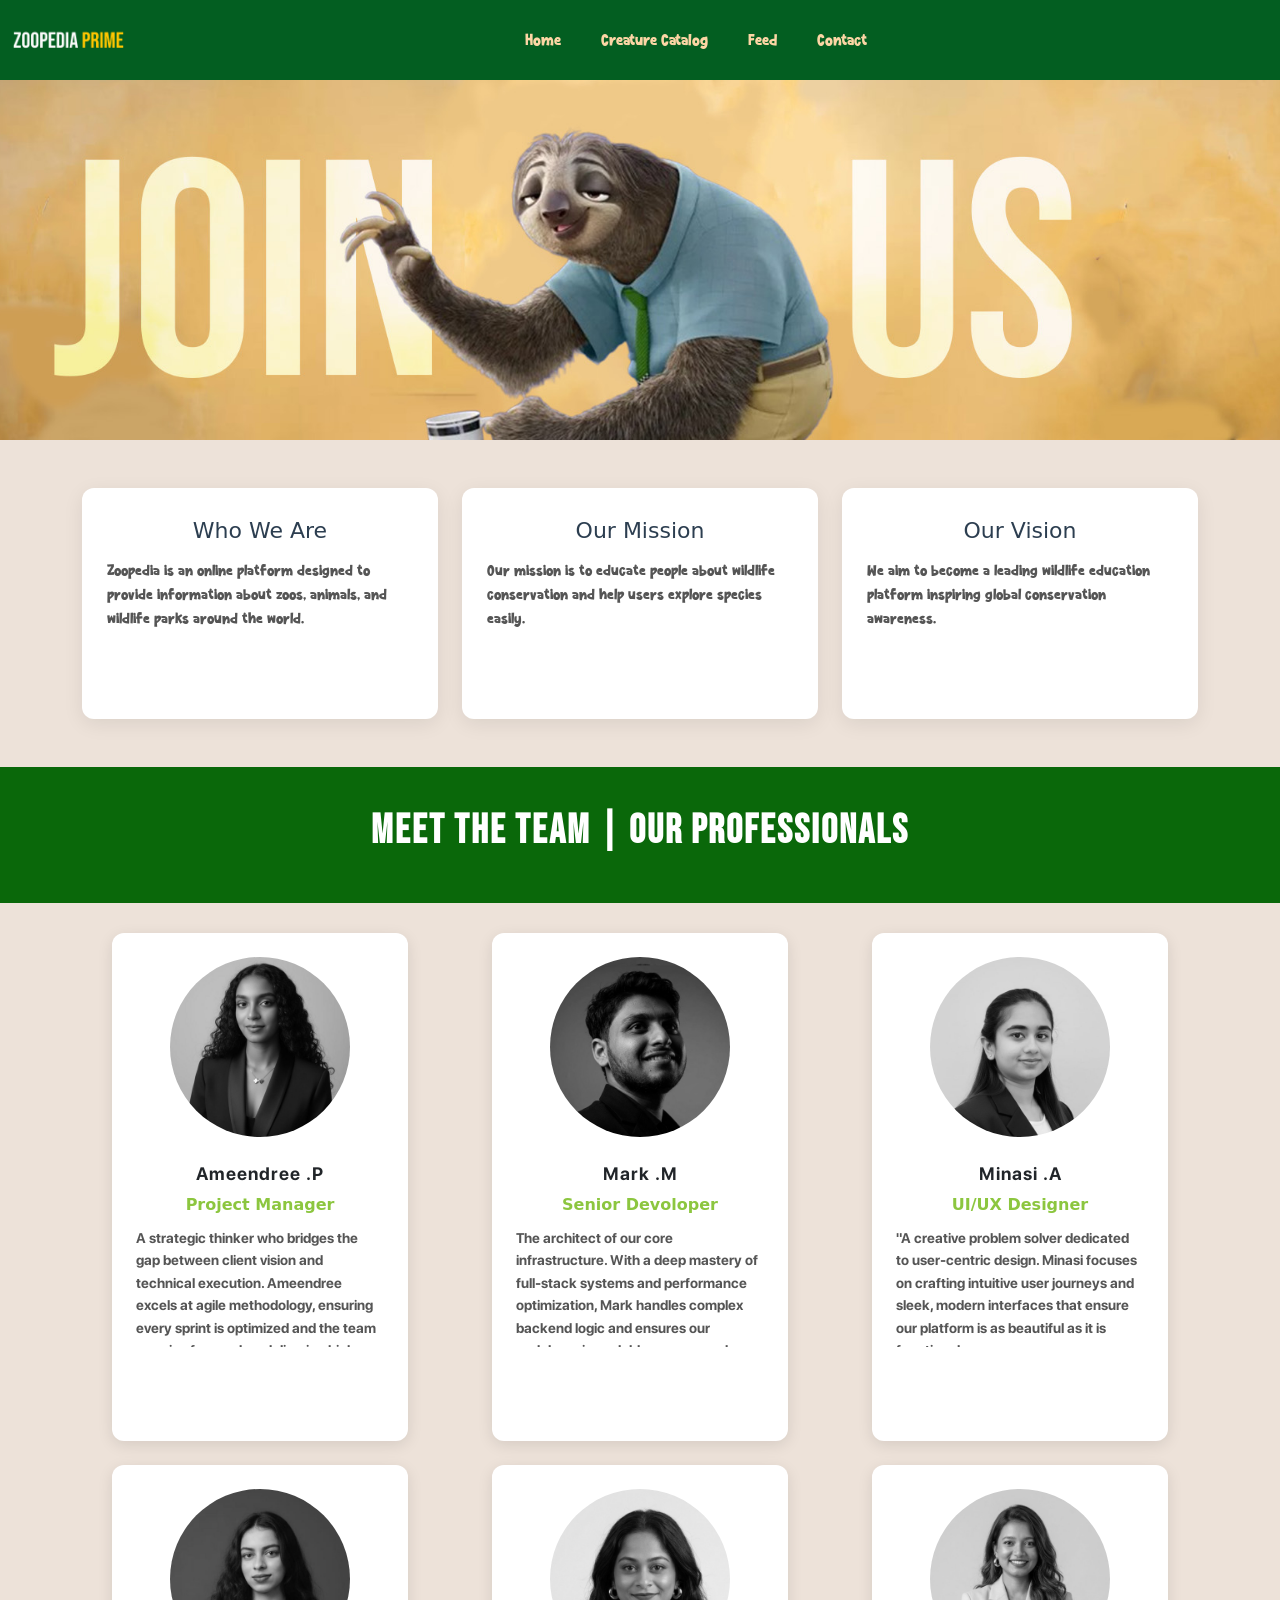
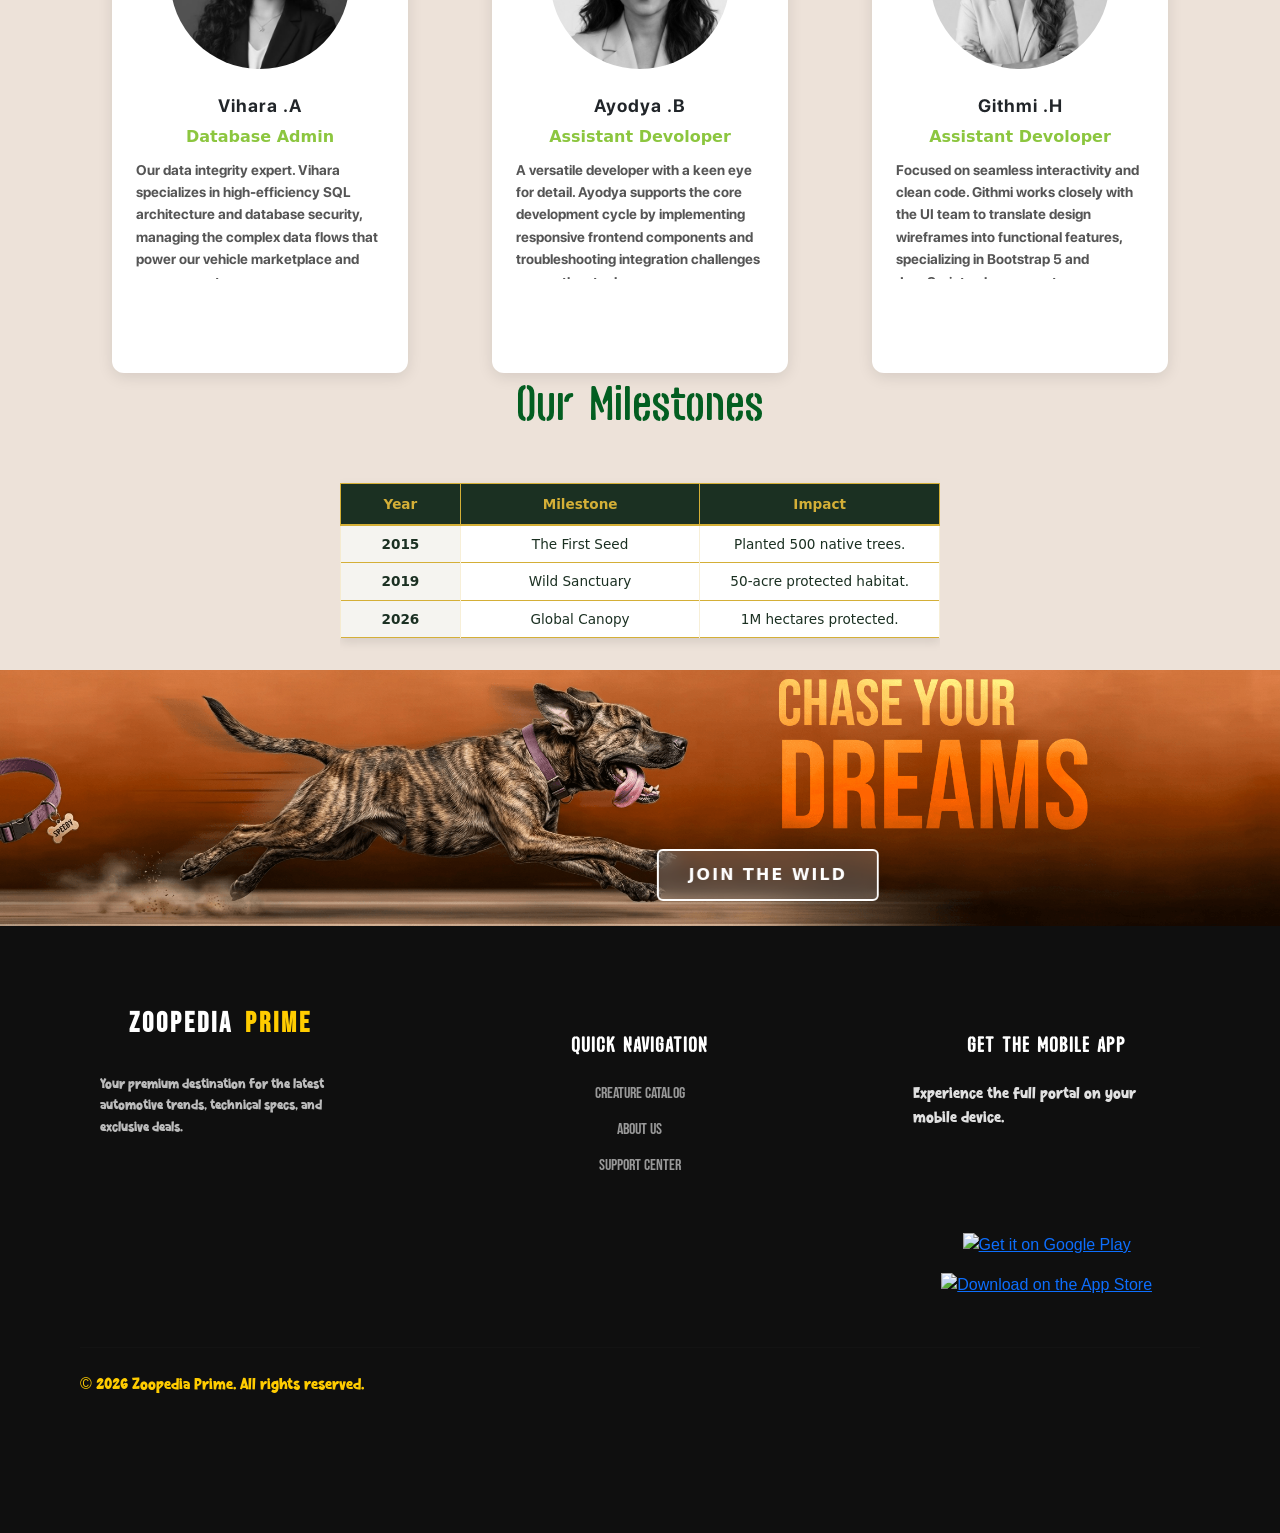
==== commit e2cb5870: "cg" ====
--- a/about.html
+++ b/about.html
@@ -1,71 +1,64 @@
 <!DOCTYPE html>
 <html lang="en">
 <head>
-  <meta charset="UTF-8">
-  <meta name="viewport" content="width=device-width, initial-scale=1.0">
-
-  <!-- Bootstrap -->
-  <link href="https://cdn.jsdelivr.net/npm/bootstrap@5.3.8/dist/css/bootstrap.min.css" rel="stylesheet">
-  <script src="https://cdn.jsdelivr.net/npm/bootstrap@5.3.3/dist/js/bootstrap.bundle.min.js"></script>
-
-  <!-- Custom CSS -->
-  <link rel="stylesheet" href="aboutnew.css">
-  <link rel="stylesheet" href="style.css">
-  <link rel="stylesheet" href="mobileresponse.css">
-
-  <!-- JS -->
-  <script src="animaldb.js" defer></script>
-  <script src="loadeddetails.js" defer></script>
-
-  <title>Zoopedia</title>
+    <meta charset="UTF-8">
+    <meta name="viewport" content="width=device-width, initial-scale=1.0">
+   <link href="https://cdn.jsdelivr.net/npm/bootstrap@5.3.8/dist/css/bootstrap.min.css" rel="stylesheet">
+   <script src="https://cdn.jsdelivr.net/npm/bootstrap@5.3.3/dist/js/bootstrap.bundle.min.js"></script>
+   <link rel="stylesheet" href="mobileresponse.css">
+   <script src="animaldb.js"></script>
+   <script src="loadeddetails.js"></script>
+   <link rel="stylesheet" href="style.css">
+    <title>Document</title>
 </head>
 
+
+
+
+
+
+
 <body>
 
-<nav class="navbar navbar-expand-lg navbar-dark custom-nav sticky-top">
-  <div class="container">
-
-    <!-- Logo -->
-    <a class="navbar-brand d-flex align-items-center" href="index.html">
-      <img src="img/Zoopedia logo.png" alt="Zoopedia Logo" class="nav-logo me-2">
-      <span class="fw-bold">ZOOPEDIA</span>
-    </a>
-
-    <!-- Mobile Toggle -->
-    <button class="navbar-toggler" type="button" data-bs-toggle="collapse" data-bs-target="#mainNavbar">
+
+    <!-- navigation bar adjustments -->
+<nav class="navbar navbar-expand-lg custom-nav" data-bs-theme="dark">
+  <div class="container-fluid">
+    <img src="img/Zoopedia logo.png" alt="Zoopedia Logo" class="nav-logo">
+
+    <button class="navbar-toggler" type="button" data-bs-toggle="collapse" data-bs-target="#navbarNav" aria-controls="navbarNav" aria-expanded="false" aria-label="Toggle navigation">
       <span class="navbar-toggler-icon"></span>
     </button>
 
-    <!-- Nav Links -->
-    <div class="collapse navbar-collapse justify-content-center" id="mainNavbar">
-      <ul class="navbar-nav gap-lg-4 text-center">
-
-        <li class="nav-item">
-          <a class="nav-link active" href="index.html">Home</a>
-        </li>
-
-        <li class="nav-item">
-          <a class="nav-link" href="prdouct catalog.html">Creature Catalog</a>
-        </li>
-
-        <li class="nav-item">
-          <a class="nav-link active" href="about.html">Feed</a>
-        </li>
-
-        <li class="nav-item">
-          <a class="nav-link" href="contact.html">Contact</a>
-        </li>
-
+    <div class="collapse navbar-collapse" id="navbarNav">
+      <ul class="navbar-nav">
+        <li class="nav-item">
+          <a class="nav-link1"  aria-current="page" href="index.html">Home</a>
+        </li>
+        <li class="nav-item">
+          <a class="nav-link2" href="prdouct catalog.html">Creature Catalog</a>
+        </li>
+        <li class="nav-item">
+          <a class="nav-link3" href="about.html">Feed</a>
+        </li>
+        
+        <li class="nav-item">
+          <a class="nav-link4" href="contact.html">Contact</a>
+        </li>
       </ul>
     </div>
-
-  </div>
-</nav>
-
-
-<section class="banneraboutus"></section>
-
-
+  </div>
+</nav>  
+
+
+
+
+
+<!-- Predator Banner Section  -->
+<section id="banneraboutus">
+    </section>
+
+   
 <!-- ABOUT SECTION -->
 <div class="container my-5">
   <div class="row g-4 text-center">
@@ -107,106 +100,103 @@
       <!-- Team Member -->
       <div class="col-md-4 col-lg-4">
         <div class="team-card text-center p-4">
-          <img src="img/profiles/ameendri.jpeg" class="img-fluid rounded-circle mb-3" alt="">
-          <h3>MARY BROWN</h3>
-          <span>Creative Leader</span>
-          <p>Lorem ipsum dolor sit amet, consectetur adipiscing elit.</p>
-        </div>
-      </div>
-
-      <div class="col-md-4 col-lg-4">
-        <div class="team-card text-center p-4">
-          <img src="img/profiles/ayodya.jpeg" class="img-fluid rounded-circle mb-3" alt="">
-          <h3>BOB GREENFIELD</h3>
-          <span>Programming Guru</span>
-          <p>Lorem ipsum dolor sit amet, consectetur adipiscing elit.</p>
-        </div>
-      </div>
-
-      <div class="col-md-4 col-lg-4">
-        <div class="team-card text-center p-4">
-          <img src="img/profiles/githmi.jpeg" class="img-fluid rounded-circle mb-3" alt="">
-          <h3>ANN RICHMOND</h3>
-          <span>Sales Manager</span>
-          <p>Lorem ipsum dolor sit amet, consectetur adipiscing elit.</p>
-        </div>
-      </div>
-
-      <div class="col-md-4 col-lg-4">
-        <div class="team-card text-center p-4">
-          <img src="img/profiles/githmi.jpeg" class="img-fluid rounded-circle mb-3" alt="">
-          <h3>ANN RICHMOND</h3>
-          <span>Sales Manager</span>
-          <p>Lorem ipsum dolor sit amet, consectetur adipiscing elit.</p>
-        </div>
-      </div>
-
-      <div class="col-md-4 col-lg-4">
-        <div class="team-card text-center p-4">
-          <img src="img/profiles/githmi.jpeg" class="img-fluid rounded-circle mb-3" alt="">
-          <h3>ANN RICHMOND</h3>
-          <span>Sales Manager</span>
-          <p>Lorem ipsum dolor sit amet, consectetur adipiscing elit.</p>
-        </div>
-      </div>
-
-      <div class="col-md-4 col-lg-4">
-        <div class="team-card text-center p-4">
-          <img src="img/profiles/githmi.jpeg.jpg" class="img-fluid rounded-circle mb-3" alt="">
-          <h3>ANN RICHMOND</h3>
-          <span>Sales Manager</span>
-          <p>Lorem ipsum dolor sit amet, consectetur adipiscing elit.</p>
-        </div>
-      </div>
-
-    </div>
-  </div>
+          <img src="img/profiles/ameendri.jpeg.jpg" class="img-fluid rounded-circle mb-3" alt="">
+          <h3>Ameendree .P</h3>
+          <span>Project Manager</span>
+          <p>A strategic thinker who bridges the gap between client vision and technical execution. Ameendree excels at agile methodology, 
+            ensuring every sprint is optimized and the team remains focused on delivering high-quality results on schedule.</p>
+        </div>
+      </div>
+
+      <div class="col-md-4 col-lg-4">
+        <div class="team-card text-center p-4">
+          <img src="img/profiles/MARK.jpg" class="img-fluid rounded-circle mb-3" alt="">
+          <h3>Mark .M</h3>
+          <span>Senior Devoloper</span>
+          <p>The architect of our core infrastructure. With a deep mastery of full-stack systems and performance optimization, 
+            Mark handles complex backend logic and ensures our codebase is scalable, secure, and future-proof.</p>
+        </div>
+      </div>
+
+      <div class="col-md-4 col-lg-4">
+        <div class="team-card text-center p-4">
+          <img src="img/profiles/MINASI.jpg" class="img-fluid rounded-circle mb-3" alt="">
+          <h3>Minasi .A</h3>
+          <span>UI/UX Designer</span>
+          <p>"A creative problem solver dedicated to user-centric design. Minasi focuses on crafting intuitive user journeys and sleek, 
+            modern interfaces that ensure our platform is as beautiful as it is functional.</p>
+        </div>
+      </div>
+
+      <div class="col-md-4 col-lg-4">
+        <div class="team-card text-center p-4">
+          <img src="img/profiles/VIHARA.jpg" class="img-fluid rounded-circle mb-3" alt="">
+          <h3>Vihara .A</h3>
+          <span>Database Admin</span>
+          <p>Our data integrity expert. Vihara specializes in high-efficiency SQL architecture and database security,
+             managing the complex data flows that power our vehicle marketplace and user accounts</p>
+        </div>
+      </div>
+
+      <div class="col-md-4 col-lg-4">
+        <div class="team-card text-center p-4">
+          <img src="img/profiles/AYODYA.jpg" class="img-fluid rounded-circle mb-3" alt="">
+          <h3>Ayodya .B</h3>
+          <span>Assistant Devoloper</span>
+          <p>A versatile developer with a keen eye for detail. Ayodya supports the core development
+             cycle by implementing responsive frontend components and troubleshooting integration challenges across the stack</p>
+        </div>
+      </div>
+
+      <div class="col-md-4 col-lg-4">
+        <div class="team-card text-center p-4">
+          <img src="img/profiles/GITHMI.jpg" class="img-fluid rounded-circle mb-3" alt="">
+          <h3>Githmi .H</h3>
+          <span>Assistant Devoloper</span>
+          <p>Focused on seamless interactivity and clean code. Githmi works closely with the UI team to translate design wireframes into functional features,
+             specializing in Bootstrap 5 and JavaScript enhancements.</p>
+        </div>
+      </div>
+
+    </div>
+  </div>
+  
 </section>
 
-
-<!-- MILESTONE TABLE -->
-<section class="milestone-section py-5">
-  <div class="container">
-
-    <h1 class="section-title text-center mb-4">Our Milestones</h1>
-
-    <div class="table-responsive">
-      <table class="table table-striped table-hover text-center align-middle milestone-table">
-        
-        <thead class="table-dark">
-          <tr>
-            <th>Year</th>
-            <th>Milestone</th>
-            <th>Impact</th>
-          </tr>
-        </thead>
-
-        <tbody>
-          <tr>
-            <td><span class="badge bg-success">2015</span></td>
-            <td>The First Seed</td>
-            <td>Planted 500 native trees</td>
-          </tr>
-
-          <tr>
-            <td><span class="badge bg-success">2019</span></td>
-            <td>Wild Sanctuary</td>
-            <td>50-acre protected habitat</td>
-          </tr>
-
-          <tr>
-            <td><span class="badge bg-success">2026</span></td>
-            <td>Global Canopy</td>
-            <td>1M hectares protected</td>
-          </tr>
-        </tbody>
-
-      </table>
-    </div>
-
-  </div>
-</section>
-
+ <h1 class="Grids">Our Milestones</h1>
+
+ <div class="table-responsive mx-auto" style="max-width: 600px;"> 
+  <table class="table table-sm table-bordered wildlife-compact text-center">
+    <thead>
+      <tr>
+        <th style="width: 20%;">Year</th>
+        <th style="width: 40%;">Milestone</th>
+        <th style="width: 40%;">Impact</th>
+      </tr>
+    </thead>
+    <tbody class="align-middle">
+      <tr>
+        <td><strong>2015</strong></td>
+        <td>The First Seed</td>
+        <td>Planted 500 native trees.</td>
+      </tr>
+      <tr>
+        <td><strong>2019</strong></td>
+        <td>Wild Sanctuary</td>
+        <td>50-acre protected habitat.</td>
+      </tr>
+      <tr>
+        <td><strong>2026</strong></td>
+        <td>Global Canopy</td>
+        <td>1M hectares protected.</td>
+      </tr>
+    </tbody>
+  </table>
+</div>
+
+
+
+<!-- Image Banner using bootstrap for join us -->
 
 <section id="joinus" class="position-relative">
     
@@ -214,56 +204,55 @@
 
     <img src="img/banners/banner dreams for mob.jpg" class="img-fluid d-block d-md-none mobile-only-banner" alt="Mobile Banner">
     
-    <a href="contact.html" class="btn custom-join-btn position-absolute">
+    <a href="about.html" class="btn custom-join-btn position-absolute">
        JOIN THE WILD
     </a>
 </section>
 
 
-<!-- FOOTER -->
+
+
+<!-- Footers -->
 <footer class="site-footer">
-  <div class="container">
-
-    <div class="row footer-main">
-
-      <div class="col-md-4">
-        <h3 class="footer-logo">
-          <span class="logo-main">ZOOPEDIA</span>
-          <span class="logo-accent"> PRIME</span>
-        </h3>
-        <p class="footer-description">
-          Your premium destination for wildlife exploration and conservation awareness.
-        </p>
-      </div>
-
-      <div class="col-md-4">
-        <h4 class="footer-title">Quick Navigation</h4>
-        <ul class="footer-links">
-          <li><a href="#">Creature Catalog</a></li>
-          <li><a href="#">About Us</a></li>
-          <li><a href="#">Support Center</a></li>
+  <div class="footer-container">
+    <div class="footer-layout">
+      
+    <div class="footer-section brand-info">
+    <h3 class="footer-logo">
+    <span class="logo-main">ZOOPEDIA</span><span class="logo-accent"> PRIME</span>
+    </h3>
+    <p class="footer-description">Your premium destination for the latest automotive trends, technical specs, and exclusive deals.</p>
+    </div>
+
+      <div class="footer-section site-navigation">
+        <h4 class="section-title">Quick Navigation</h4>
+        <ul class="footer-list">
+          <li><a href="prdouct catalog.html">Creature Catalog</a></li>
+          <li><a href="about.html">About Us</a></li>
+          <li><a href="contact.html">Support Center</a></li>
         </ul>
       </div>
 
-      <div class="col-md-4">
-        <h4 class="footer-title">Get the App</h4>
-
-        <div class="d-flex flex-column gap-2">
-          <img src="https://upload.wikimedia.org/wikipedia/commons/7/78/Google_Play_Store_badge_EN.svg" class="img-fluid" style="max-width:140px;">
-          <img src="https://upload.wikimedia.org/wikipedia/commons/3/3c/Download_on_the_App_Store_Badge.svg" class="img-fluid" style="max-width:140px;">
-        </div>
-
-      </div>
-
-    </div>
-
-    <div class="text-center mt-4">
-      <hr>
-      <p>&copy; 2026 Zoopedia Prime</p>
-    </div>
-
+      <div class="footer-section app-downloads">
+        <h4 class="section-title">Get the Mobile App</h4>
+        <p>Experience the full portal on your mobile device.</p>
+        <div class="store-buttons">
+          <a href="#" class="store-btn">
+            <img src="https://upload.wikimedia.org/wikipedia/commons/7/78/Google_Play_Store_badge_EN.svg" alt="Get it on Google Play">
+          </a>
+          <a href="#" class="store-btn">
+            <img src="https://upload.wikimedia.org/wikipedia/commons/3/3c/Download_on_the_App_Store_Badge.svg" alt="Download on the App Store">
+          </a>
+        </div>
+      </div>
+
+    </div>
+
+    <div class="footer-credits">
+      <hr class="footer-divider">
+      <p>&copy; 2026 Zoopedia Prime. All rights reserved.</p>
+    </div>
   </div>
 </footer>
 
-</body>
-</html>+
--- a/style.css
+++ b/style.css
@@ -40,11 +40,11 @@
   font-display: swap;
 }
 
-
 /* __________________________________________________________________________________________________________________________ */
 
 body {
-  background: #ede2d9;
+  background:#ede2d9;
+  background-size: cover;
   background-position: center;
   background-repeat: no-repeat;
   background-attachment: fixed; /* Gives a fixed background so it moves  */
@@ -82,7 +82,7 @@
 }
 
 
-/* Hero Section Banner Css*
+/* Hero Section Banner Css*/
 #bannerabout{
     background-image: url('img/banners/hero\ serction\ home.png');
     height: 40vh;
@@ -116,6 +116,7 @@
     margin-top: 40px;
     text-align: center;
     font-family: 'Spancerfont', sans-serif;
+    margin-bottom: 20px;
 }
 
 .custom-card {
@@ -166,6 +167,507 @@
 
 
 
+.custom-nav {
+  background-color: #035e21 !important; 
+  height: 80px; /* Gives the bar a consistent height */
+}
+
+/* Centers the entire link container */
+#navbarNav {
+  justify-content: center; 
+}
+
+/* Combined styles for all links */
+.nav-link1, .nav-link2, .nav-link3, .nav-link4 {
+  color: rgb(252, 214, 165) !important;
+  text-decoration: none !important; /* Removes the underline */
+  font-family: 'Zurambifont', sans-serif; /* Modern, clean font */
+  font-weight: 500;
+  padding: 0 20px; /* Creates the horizontal spacing (instead of 'left: %') */
+  transition: all 0.3s ease; /* Smooth transition for hover */
+  display: inline-block;
+}
+
+/* Hover State */
+.nav-link1:hover, .nav-link2:hover, .nav-link3:hover, .nav-link4:hover {
+  color: #ffffff !important; /* Turns white on hover */
+  transform: translateY(-2px); /* Subtle lift effect */
+}
+
+/* Current/Active Page State */
+.active {
+  color: #ffffff !important;
+  font-weight: 700;
+  border-bottom: 2px solid #ffffff; /* Adds a clean line under the current page */
+}
+
+/*did you know banner*/
+
+.full-width-banner {
+  width: 100%;           /* Stretches to full width */
+  height: 500px;         /* Adjust height as needed */
+  background-image: url('img/banners/Did\ you\ know\ banner1.png');
+  background-size: cover;
+  background-position: center;
+  background-repeat: no-repeat;
+  
+  /* Flexbox to center content */
+  display: flex;
+  justify-content: center;
+  align-items: center;
+  text-align: center;
+}
+
+.btn-outline-primary2 {
+  margin-bottom: -360px; /* Physically pushes the button up from the bottom edge */
+}
+
+/* Targeting your specific button class */
+.btn-outline-primary2 {
+  color: #eeb600;          /* Dark brown text */
+  border-color: #ffd000;   /* Dark brown border */
+  background-color: transparent;
+  padding: 15px 35px;
+  font-weight: 600;
+  transition: all 0.3s ease;
+  border-radius: 4px;      /* Adjust for rounded or sharp corners */
+}
+
+/* Hover effect: Fills with brown, text turns white */
+.btn-outline-primary2:hover {
+  background-color: #5d4037;
+  border-color: #5d4037;
+  color: #ffffff;
+  transform: translateY(-2px); /* Subtle lift effect */
+  box-shadow: 0 4px 8px rgba(0,0,0,0.1);
+}
+
+/* Active/Click effect */
+.btn-outline-primary2:active {
+  background-color: #3e2723; /* Even darker brown when clicked */
+  transform: translateY(0);
+}
+
+
+
+
+
+
+/* Note Section using bootstrap */
+
+.Notes {
+    color: #035e21;
+    font-family: Arial, sans-serif;
+    text-align: center;
+    font-family: 'Zurambifont', sans-serif;
+
+  }
+/* SHARED STYLES: This handles the look and feel */
+.card-has-bg {
+  background-size: cover;
+  background-position: center;
+  border: none;
+  min-height: 250px;
+  overflow: hidden; /* Keeps the corners rounded */
+}
+
+
+.notebutton{
+  color: red;
+}
+
+
+
+
+/* ================= CONTAINERS ================= */
+.notes-section {
+  background-image: url("img/banners/bg.webp"); /* Vibrant Purple Background */
+  background-size: cover;      /* Scales image to fit the entire container */
+  background-position: center;   /* Centers the focal point of the photo */
+  background-repeat: no-repeat;
+  padding: 80px 0;
+
+  /* --- Adjustments for Mobile Devices (max-width: 768px) --- */
+@media (max-width: 576px ) {
+    #banneraboutus {
+        /* DIFFERENT, smaller, or differently cropped image for mobile */
+        background-image: url('img/banners/jointeam\ mob.jpg');
+         
+
+        /* Reduced height for mobile so it doesn't take up the whole screen */
+        height: 30vh;
+    }
+}
+
+}
+
+.tinytalk-card {
+  position: relative;
+  border-radius: 40px; /* Large, rounded corners */
+  padding: 40px;
+  min-height: 500px;
+  overflow: hidden;
+  display: flex;
+  flex-direction: column;
+  box-shadow: 0 10px 40px rgba(0,0,0,0.15);
+}
+
+.bg-1 { background-color: #a393eb; } 
+.bg-2 { background-color: #00a8e8; } 
+.bg-3 { background-color: #ffda79; }
+.bg-4 { background-color: #ffabe1; }
+
+/* ================= BACKGROUND TEXT ================= */
+.card-bg-text {
+  position: absolute;
+  top: 50%;
+  left: 50%;
+  transform: translate(-50%, -50%);
+  width: 130%; /* Stretches beyond the card */
+  font-family: 'Zurambifont', Gadget, sans-serif;
+  font-weight: 900;
+  font-size: 7rem;
+  line-height: 0.8;
+  color: rgba(255, 255, 255, 0.5); /* Semi-transparent watermark */
+  z-index: 1;
+  text-align: center;
+  pointer-events: none;
+  font-stretch: expanded;
+}
+
+/* ================= THE PEBBLE-SHAPED IMAGE FRAME ================= */
+.card-content {
+  position: relative;
+  z-index: 2; /* Sits above the watermark text */
+  width: 100%;
+  flex-grow: 1;
+  display: flex;
+  align-items: center;
+  justify-content: center;
+}
+
+.pebble-frame {
+  width: 250px;
+  height: 250px;
+  background-color: #000; /* Dark inner pebble frame */
+  border-radius: 40%; /* Creates the specific 'squircle' or pebble shape */
+  overflow: hidden;
+  display: flex;
+  align-items: center;
+  justify-content: center;
+}
+
+.speaker-photo {
+  width: 100%;
+  height: 100%;
+  object-fit: cover; /* Crops the photo neatly into the pebble shape */
+}
+
+/* ================= TOP LABEL STYLING ================= */
+.tinytalk-header-label {
+  position: relative;
+  z-index: 3;
+  background-color: #000; /* Black label */
+  color: #fff;
+  font-family: 'BebasNeuefont', Gadget, sans-serif;
+  font-weight: 900;
+  font-size: 18px;
+  letter-spacing: 2px;
+  text-transform: uppercase;
+  padding: 8px 18px;
+  border-radius: 12px;
+  width: fit-content;
+  align-self: flex-start;
+  margin-bottom: 20px;
+}
+
+.label-pink {
+  background-color: #ff69b4; /* The specific pink for Cody's label */
+}
+
+/* ================= FOOTER ================= */
+.tinytalk-footer {
+  position: relative;
+  z-index: 3;
+  font-family: 'Arial Black', Gadget, sans-serif;
+  font-weight: 900;
+  font-size: 16px;
+  color: #000;
+  margin-top: auto;
+}
+
+
+
+
+
+
+
+
+/* CSS FOR NEWSLETTER SECTION */
+
+/* 1. The Main Banner (Image Background) */
+.newsletter-banner {
+  /* Replace 'YOUR_IMAGE_URL' with the link to your photo */
+  background-image: url('img/banners/newsletter\ banner.png');
+  background-size: cover;      /* Scales image to fit the entire container */
+  background-position: center;   /* Centers the focal point of the photo */
+  background-repeat: no-repeat;
+  color: white;
+  padding: 20px 0;             /* Increased padding for a more spacious feel */
+  font-family: 'Arial Black', sans-serif;
+  
+  /* Adds a subtle semi-transparent dark overlay so white text remains readable */
+  position: relative;
+}
+
+/* Ensure the content is centered horizontally and vertically */
+.newsletter-banner .container {
+  display: flex;
+  justify-content: center;
+  align-items: center;
+  min-height: 250px; /* Optional: gives the banner minimum height */
+}
+
+
+/* 2. Typography Styling */
+.newsletter-title {
+  font-style: italic;
+  font-weight: 900;
+  letter-spacing: 1px;
+  margin-bottom: 5px;
+  margin-left: 30px;
+  font-family: 'Zurambifont', sans-serif; 
+  color: rgb(252, 214, 165);
+}
+
+.newsletter-text {
+  font-family: sans-serif;
+  font-size: 0.95rem;
+  font-weight: bold;
+}
+
+.highlight-text {
+  color: #ffcc00; /* Gold/Yellow color for "special deals" */
+}
+
+/* 3. Input and Button Sizing */
+.newsletter-form .input-group {
+  max-width: 500px;
+  margin-left: 200px; /* Aligns form to the right on desktop */
+}
+
+.newsletter-input {
+  border-radius: 0; /* Squared edges as per image */
+  border: none;
+  height: 45px;
+  padding-left: 15px;
+  font-family: 'Zurambifont', sans-serif;
+}
+
+.btn-signup {
+  background-color: #01500e; /* Very light green/white tint */
+  color: rgb(252, 214, 165); /* Matching dark red text */
+  border-radius: 0; /* Squared edges */
+  font-weight: bold;
+  padding: 0 25px;
+  border: none;
+  transition: 0.3s;
+  font-family: 'Zurambifont', sans-serif;
+  letter-spacing: 2px;
+}
+
+.btn-signup:hover {
+  background-color: #013a0b;
+  color: #bdb782;
+}
+
+/* Mobile Responsiveness */
+@media (max-width: 768px) {
+  .newsletter-banner { text-align: center; }
+  .newsletter-form .input-group { margin: 20px auto 0; }
+}
+
+/* Footer Section Adjustment */
+
+.site-footer {
+  background-color: #0f0f0f;
+  color: #e0e0e0;
+  padding: 80px 0 30px 0; /* Generous top padding for breathing room */
+  font-family: 'Inter', sans-serif;
+}
+
+.footer-container {
+  max-width: 1200px;
+  margin: 0 auto;
+  padding: 0 40px;
+}
+
+/* 1. Spacing each section using CSS Grid */
+.footer-layout {
+  display: grid;
+  grid-template-columns: 1.5fr 1fr 1.2fr; /* Creates distinct space between columns */
+  gap: 80px; /* Equal spacing between the three sections */
+  margin-bottom: 50px;
+}
+
+.section-title {
+  color: #ffffff;
+  font-size: 1.1rem;
+  font-weight: 600;
+  margin-bottom: 25px;
+  text-transform: uppercase;
+  letter-spacing: 1px;
+  
+}
+
+/* 1. Center the Titles */
+.section-title, .footer-logo {
+  text-align: center;
+  width: 100%;
+}
+
+/* 2. Center the Parent Columns */
+.footer-section {
+  display: flex;
+  flex-direction: column;
+  align-items: center; /* Centers items horizontally */
+  text-align: center;    /* Centers the text lines */
+}
+
+/* 3. Center the Lists */
+.footer-list {
+  padding: 0;
+  list-style: none;
+  display: flex;
+  flex-direction: column;
+  align-items: center; /* Ensures the <a> tags are centered */
+}
+
+/* 4. Center the Store Buttons */
+.store-buttons {
+  display: flex;
+  flex-direction: column;
+  align-items: center; 
+  gap: 15px;
+}
+
+
+/* 1. Color for "ZOOPEDIA" */
+.logo-main {
+  color: #ffffff; /* Clean White */
+  font-family: 'BebasNeuefont', sans-serif; 
+   position: relative;
+  right: 15px;    
+  letter-spacing: 3px;
+  
+}
+
+/* 2. Color for "PRIME" */
+.logo-accent {
+  color: #ffcc00; /* Vibrant Gold/Yellow */
+  font-family: 'BebasNeuefont', sans-serif; 
+  position: relative;
+  right: 10px;    
+  letter-spacing: 3px;
+}
+
+/* 3. Optional: Color for the paragraph text below the logo */
+.footer-description {
+  color: #bbbbbb; /* Soft Grey so it doesn't distract from the logo */
+  margin-top: 25px;
+  font-size: 0.9rem;
+  
+}
+
+/* Ensure the logo itself doesn't have a default color overriding these */
+.footer-logo {
+  font-weight: 800;
+  letter-spacing: -1px;
+  text-transform: uppercase;
+}
+
+/* 2. Styling the Links */
+.footer-list {
+  list-style: none;
+  font-family: 'BebasNeuefont', sans-serif; 
+  padding: 0;
+}
+
+.footer-list li {
+  margin-bottom: 12px;
+  align-items: center;
+}
+
+.footer-list a {
+  color: #999;
+  text-decoration: none;
+  transition: color 0.3s ease;
+}
+
+.footer-list a:hover {
+  color: #ffffff;
+}
+
+/* 3. App Store Section */
+.store-buttons {
+  display: flex;
+  flex-direction: column; /* Stacks badges vertically */
+  gap: 15px;
+  margin-top: 20px;
+}
+
+.store-btn img {
+  height: 40px; /* Consistent height for both badges */
+  width: auto;
+  transition: transform 0.2s ease;
+}
+
+.store-btn:hover img {
+  transform: translateY(-3px);
+}
+
+/* 4. Bottom Divider and Credits */
+.footer-divider {
+  border: 0;
+  border-top: 1px solid #222;
+  margin-bottom: 25px;
+}
+
+.footer-credits {
+  text-align: center;
+  font-size: 14px;
+  color: #ffcc00;
+  font-family: 'BebasNeuefont', sans-serif; 
+}
+
+
+.footer-layout {
+  display: grid;
+  grid-template-columns: repeat(3, 1fr);
+  gap: 100px; /* Increase this value for more space between columns */
+}
+
+/* Responsive adjustments */
+@media (max-width: 992px) {
+  .footer-layout {
+    grid-template-columns: 1fr 1fr;
+    gap: 40px;
+  }
+}
+
+@media (max-width: 600px) {
+  .footer-layout {
+    grid-template-columns: 1fr;
+    text-align: center;
+  }
+  .store-buttons {
+    align-items: center;
+  }
+}
+
+
+
+
 /* Banners for catalog pages */
 
 
@@ -228,7 +730,7 @@
 /* Adjustments for Desktop */
 #banneraboutus {
     /* Large image for desktop screens */
-    background-image: url('img/banners/JOIN\ US.png');
+    background-image: url('img/banners/Join\ us.jpg');
     
     /* These properties ensure it looks good and centers content */
     height: 40vh;
@@ -247,7 +749,7 @@
 @media (max-width: 576px ) {
     #banneraboutus {
         /* DIFFERENT, smaller, or differently cropped image for mobile */
-        background-image: url('img/banners/jointeam\ mob.jpg');
+        background-image: url('img/banners/Join\ us.jpg');
 
         /* Reduced height for mobile so it doesn't take up the whole screen */
         height: 30vh;
@@ -433,7 +935,7 @@
 .custom-join-btn {
       /* 1. Set a starting point */
     top: 80%; 
-    right: 435px;
+    right: 290px;
 
     /* 2. Use transform to move it from that point */
     /* Example: Move 100px right and 50px down */
@@ -454,213 +956,249 @@
 
 .custom-join-btn:hover {
     background: #ffffff;
-    color: #484e47;                       /* Changes text to green on hover */
-    transform: translate(-50%, -50%) scale(1.1); /* Keeps it centered but grows slightly */
-}
-
-
-/* About Us Css  */
-.Abouttext {
-    color: #035e21;
-    font-size: 2.5rem;
+    color: #484e47;                       
+    transform: translate(-50%, -50%) scale(1.1); 
+}
+
+
+
+/* ================= ABOUT CARDS ================= */
+.about-card {
+  background: #fff;
+  padding: 30px 25px;
+  border-radius: 12px;
+  box-shadow: 0 5px 20px rgba(0, 0, 0, 0.08);
+  transition: 0.3s;
+  height: 100%;
+}
+
+.about-card:hover {
+  transform: translateY(-8px);
+  box-shadow: 0 10px 30px rgba(0, 0, 0, 0.15);
+}
+
+.about-card h3 {
+  font-size: 22px;
+  margin-bottom: 15px;
+  color: #2c3e50;
+}
+
+.about-card p {
+  font-size: 15px;
+  color: #555;
+  line-height: 1.6;
+}
+
+/* ================= TEAM SECTION ================= */
+.team-section {
+  text-align: center;
+  height: auto;
+}
+
+.header {
+  background: #0a680a;
+  color: white;
+  padding: 40px;
+}
+
+.header h1 {
+  font-size: 40px;
+  font-weight: bold;
+  font-family: 'BebasNeuefont', sans-serif;
+  letter-spacing: 2px;
+}
+
+
+
+/* Team cards */
+.team-card {
+  background: #fff;
+  box-shadow: 0 4px 15px rgba(0,0,0,0.1);
+  border-radius: 12px;
+  height: 100%;
+  margin: 30px;
+}
+
+.team-card img {
+  width: 180px;
+  height: 180px;
+  object-fit: cover;
+  border-radius: 50%;
+  filter: grayscale(100%);
+}
+
+.team-card h3 {
+  font-size: 18px;
+  margin-top: 10px;
+  font-family: 'SFfontBold', sans-serif;
+  letter-spacing: 1px;
+
+}
+
+.team-card span {
+  color: #8cc63f;
+  font-weight: bold;
+  display: block;
+  margin-bottom: 10px;
+}
+
+.team-card p {
+  font-size: 14px;
+  color: #555;
+  line-height: 1.6;
+  font-family: 'SFfontBold', sans-serif;
+}
+
+
+/* bootstrap style table customization using external css  */
+
+/* Centered Compact Wildlife Theme */
+.wildlife-compact {
+    font-size: 0.85rem;
+    margin: 2rem auto !important; /* Forces centering and adds vertical breathing room */
+    border-color: #D4AF37 !important;
+    background-color: #fdfbf7;
+    box-shadow: 0 4px 10px rgba(0,0,0,0.1); /* Optional: adds a nice lift */
+}
+
+/* Header Styling - Dark Green & Gold */
+.wildlife-compact thead th {
+    background-color: #1B3022 !important;
+    color: #D4AF37 !important;
+    border-bottom: 2px solid #D4AF37 !important;
+    padding: 10px !important;
+}
+
+/* Row Styling */
+.wildlife-compact td {
+    border-color: rgba(212, 175, 55, 0.2) !important;
+    padding: 8px !important;
+    color: #1B3022;
+}
+
+/* Highlight the Year column */
+.wildlife-compact td:first-child {
+    background-color: rgba(27, 48, 34, 0.03); /* Very faint green tint */
     font-weight: bold;
-    margin-bottom: 20px;
-    display: inline-block;
-}
-
-
-/* ==========================================================================
-   1. FONTS & ROOT SETUP
-   ========================================================================== */
-@font-face {
-  font-family: 'Zurambifont';
-  src: url('../fonts/zurambi-font/Zurambi-m2Ea2.ttf') format('woff2');
-  font-display: swap;
-}
-
-@font-face {
-  font-family: 'Spancerfont';
-  src: url('../fonts/spencer/Spencer.otf') format('woff2');
-  font-display: swap;
-}
-
-@font-face {
-  font-family: 'SFfontBold';
-  src: url('../fonts/sf-pro-display/SFPRODISPLAYBOLD.OTF') format('woff2');
-  font-display: swap;
-}
-
-body {
-  background: #ede2d9;
-  font-family: 'Zurambifont', sans-serif;
-  color: #333;
-  line-height: 1.6;
-}
-
-/* ==========================================================================
-   2. HEADER & NAVIGATION
-   ========================================================================== */
-.custom-nav {
-  background-color: #035e21 !important;
-  height: 80px;
-  box-shadow: 0 2px 10px rgba(0,0,0,0.2);
-}
-
-.nav-logo {
-  height: 45px;
-  transition: transform 0.3s ease;
-}
-
-.navbar-nav .nav-link {
-  color: rgb(252, 214, 165) !important;
-  font-family: 'Zurambifont', sans-serif;
-  font-weight: 500;
-  padding: 8px 18px;
+}
+
+/* Hover Effect */
+.wildlife-compact tbody tr:hover {
+    background-color: #f2ede0 !important;
+}
+
+/* Contact Us Css */
+/* 1. The Header Background */
+table.wildlife-table thead tr {
+    background-color: #1b4332 !important; /* Deep Forest Green */
+    color: white !important;
+}
+
+/* 2. The Header Text specifically */
+table.wildlife-table thead th {
+    background-color: inherit !important;
+    color: white !important;
+    border-bottom: 3px solid #582f0e; /* Earth Brown bottom border */
+}
+
+/* 3. Alternating Row Colors (Zebra Stripe) */
+table.wildlife-table tbody tr:nth-of-type(odd) {
+    background-color: #f0f7f4 !important; /* Soft Leaf Green */
+}
+
+table.wildlife-table tbody tr:nth-of-type(even) {
+    background-color: #ffffff !important;
+}
+
+/* 4. The Labels (Left Column) */
+.wildlife-label {
+    font-weight: bold;
+    color: #582f0e !important; /* Earth Brown */
+}
+
+/* 5. General Table Border */
+table.wildlife-table {
+    border: 2px solid #1b4332 !important;
+    border-collapse: collapse;
+}
+
+/* 6. Fix for Bootstrap's default cell borders */
+table.wildlife-table td {
+    border-color: #d8e2dc !important;
+}
+
+.detailsector{
+  margin-top: 60px;
+  margin-bottom: 40px;
+}
+
+
+/* Social Media Btn Section */
+
+/* Banner Container */
+.banner {
+ 
+  background: url('img/banners/FOLLOW\ FOR\ LAPTOP.jpg');
+  height: 40vh;
+
+    background-size: cover;
+    background-position: center;
+    background-repeat: no-repeat;
+    display: flex;
+    justify-content: center;
+    align-items: center;
+    text-align: center;
+    flex-direction: column;
+    padding: 14px;
+    width: 100vw;
+    position: relative;
+    left: 50%;
+    right: 50%;
+    margin-left: -50vw;
+     margin-right: -50vw;
+
+     
+     
+}
+
+/* Social Container */
+.social-container {
+  display: flex;
+  gap: 20px;
+  margin-top: 240px;
+  margin-left: 40px;
+  
+}
+
+/* Base Button Styles */
+.btn-social {
+  display: flex;
+  gap: 10px;
+  padding: 12px 24px;
+  text-decoration: none;
+  font-family: 'Segoe UI', Roboto, sans-serif;
+  font-weight: 600;
+  color: rgb(7, 3, 3);
+  border-radius: 50px;
   transition: all 0.3s ease;
-}
-
-.navbar-nav .nav-link:hover, 
-.navbar-nav .nav-link.active {
-  color: #ffffff !important;
-  transform: translateY(-2px);
-}
-
-/* ==========================================================================
-   3. CONTACT PAGE SPECIFIC STYLES
-   ========================================================================== */
-/* Banners */
-#bannercontactus {
-  background: url('img/banners/contact-banner.png') center/cover no-repeat;
-  height: 40vh;
-}
-
-.Grids {
-  color: #035e21;
-  text-align: center;
-  font-family: 'Spancerfont', sans-serif;
-  margin: 40px 0;
-}
-
-/* Wildlife Info Table */
-.wildlife-table {
-  background-color: #f1e3d0;
-  border-radius: 15px;
-  overflow: hidden;
-  border: 2px solid #035e21;
-}
-
-.wildlife-header {
-  font-family: 'Spancerfont', sans-serif;
-  color: #035e21;
-}
-
-.wildlife-label {
-  font-weight: bold;
-  color: #035e21;
-  width: 30%;
-}
-
-/* Contact Form (detailsector) */
-.detailsector {
-  background: #ffffff;
-  padding: 35px;
-  border-radius: 20px;
-  box-shadow: 0 10px 30px rgba(0,0,0,0.1);
-  border-top: 6px solid #035e21;
-  margin-bottom: 50px;
-}
-
-.detailsector .form-label {
-  font-weight: 600;
-  color: #035e21;
-}
-
-.detailsector .form-control {
-  border-radius: 8px;
-  border: 1px solid #ccc;
-  padding: 12px;
-}
-
-.btn-primary {
-  background-color: #035e21;
-  border: none;
-  padding: 12px;
-  font-weight: bold;
-  transition: background 0.3s;
-}
-
-.btn-primary:hover {
-  background-color: #024017;
-}
-
-/* ==========================================================================
-   4. SOCIAL MEDIA PUSH BUTTONS
-   ========================================================================== */
-.button-gallery {
-  display: flex;
-  justify-content: center;
-  gap: 20px;
-  padding: 30px 0;
-  flex-wrap: wrap;
-}
-
-.push-btn {
-  font-family: 'SFfontBold', sans-serif;
-  padding: 15px 25px;
-  min-width: 170px;
-  text-align: center;
-  text-decoration: none;
-  color: white;
-  border-radius: 12px;
-  transition: all 0.1s; /* Mechanical click feel */
-  cursor: pointer;
-  border: none;
-}
-
-.btn-insta { background: #e1306c; box-shadow: 0 6px 0 #b02154; }
-.btn-x { background: #000; box-shadow: 0 6px 0 #333; }
-.btn-linked { background: #0077b5; box-shadow: 0 6px 0 #005a8a; }
-
-.push-btn:active {
-  transform: translateY(4px);
-  box-shadow: 0 2px 0;
-}
-
-/* ==========================================================================
-   5. FOOTER
-   ========================================================================== */
-.site-footer {
-  background: #111;
-  color: #ccc;
-  padding: 60px 0 30px;
-  font-family: 'Zurambifont', sans-serif;
-}
-
-.footer-logo {
-  font-family: 'Spancerfont', sans-serif;
-  font-size: 24px;
-}
-
-.logo-main { color: #fff; }
-.logo-accent { color: #00ff37; }
-
-.footer-links {
-  list-style: none;
-  padding: 0;
-}
-
-.footer-links a {
-  text-decoration: none;
-  color: #bbb;
-  transition: 0.3s;
-}
-
-.footer-links a:hover {
-  color: #00ff37;
-  padding-left: 5px;
-}
-
-.footer-divider {
-  border-color: #333;
-  margin: 30px 0;
+  backdrop-filter: blur(5px);
+  border: 4px solid rgba(0, 0, 0, 0.3);
+  background: rgba(0, 0, 0, 0.1);
+
+}
+
+/* Hover Effects */
+.btn-social:hover {
+  transform: translateY(-5px);
+  box-shadow: 0 10px 20px rgba(0, 0, 0, 0.3);
+}
+
+/* Brand Specific Colors on Hover */
+.btn-instagram:hover { background: #E1306C; border-color: #E1306C; }
+.btn-twitter:hover { background: #999999; border-color: #333; }
+.btn-linkedin:hover { background: #0077b5; border-color: #0077b5; }
+
+/* Icon sizing */
+.btn-social i {
+  font-size: 1.2rem;
 }
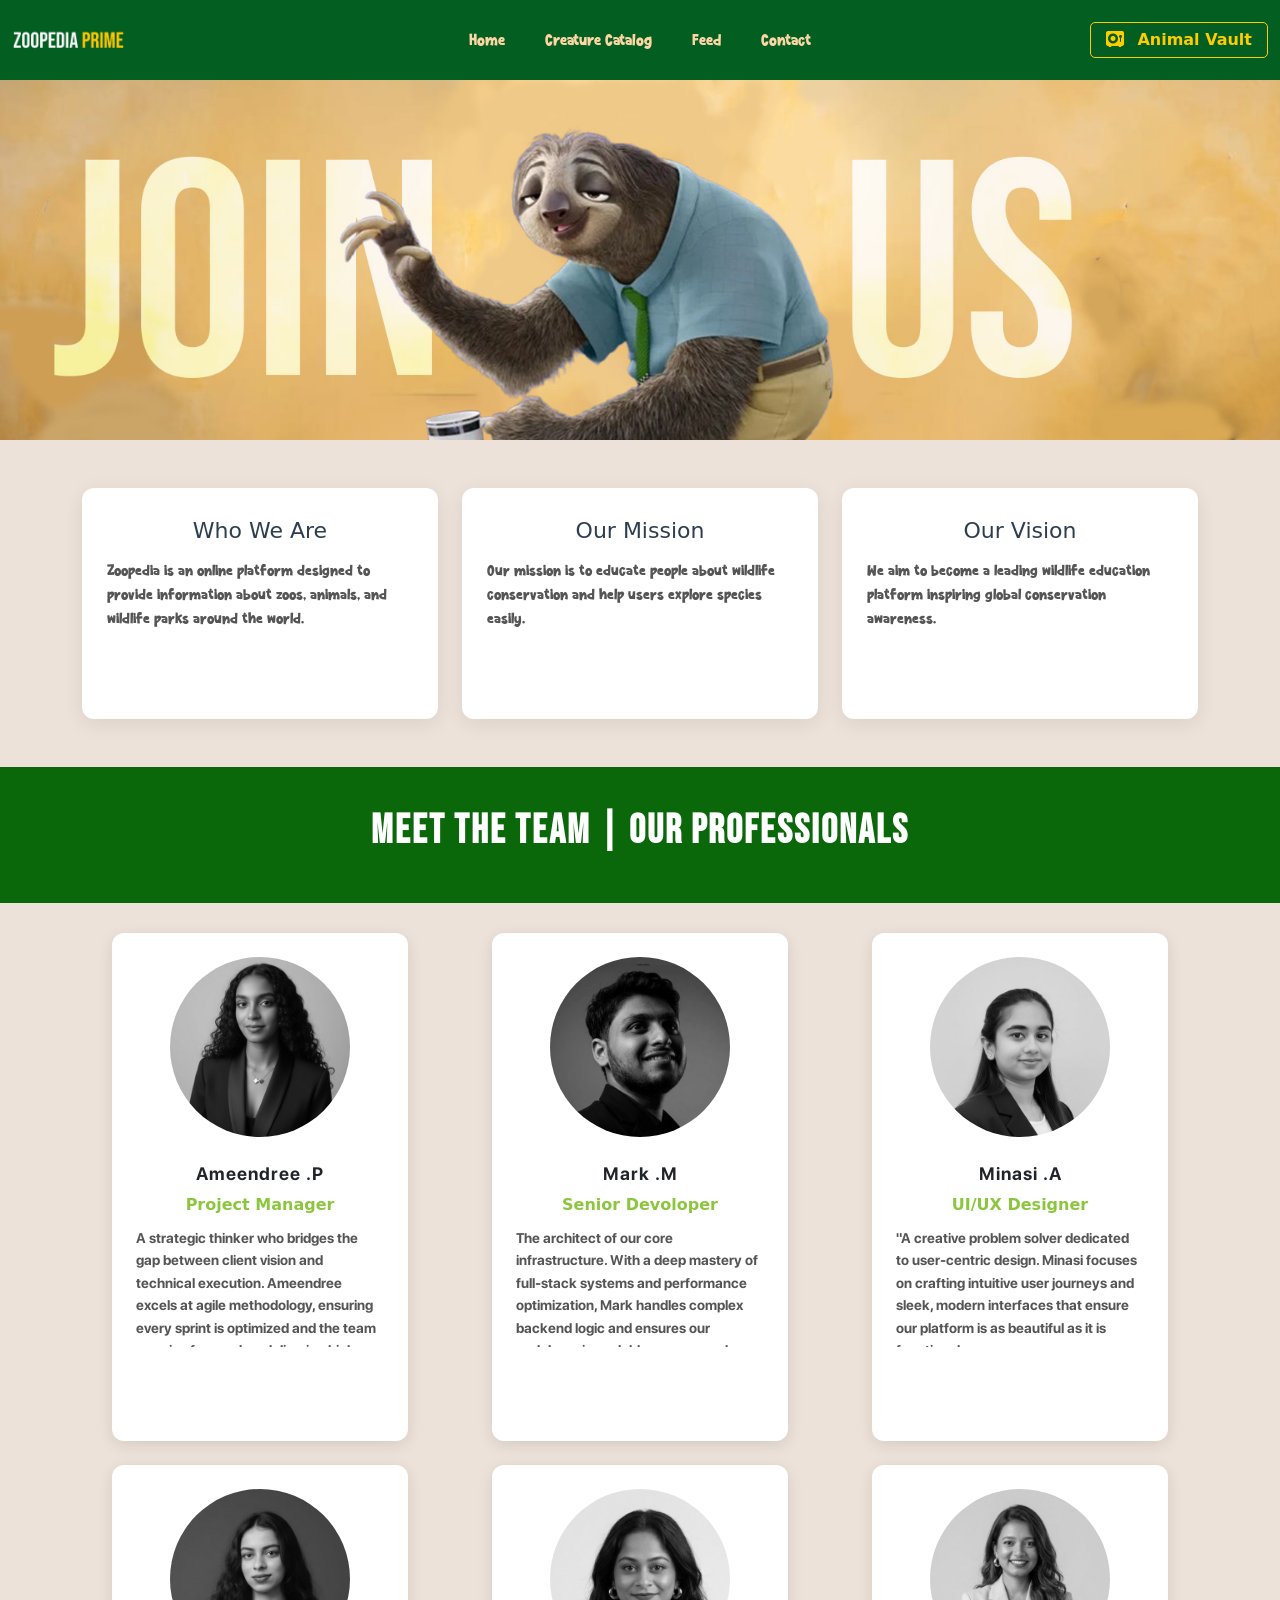
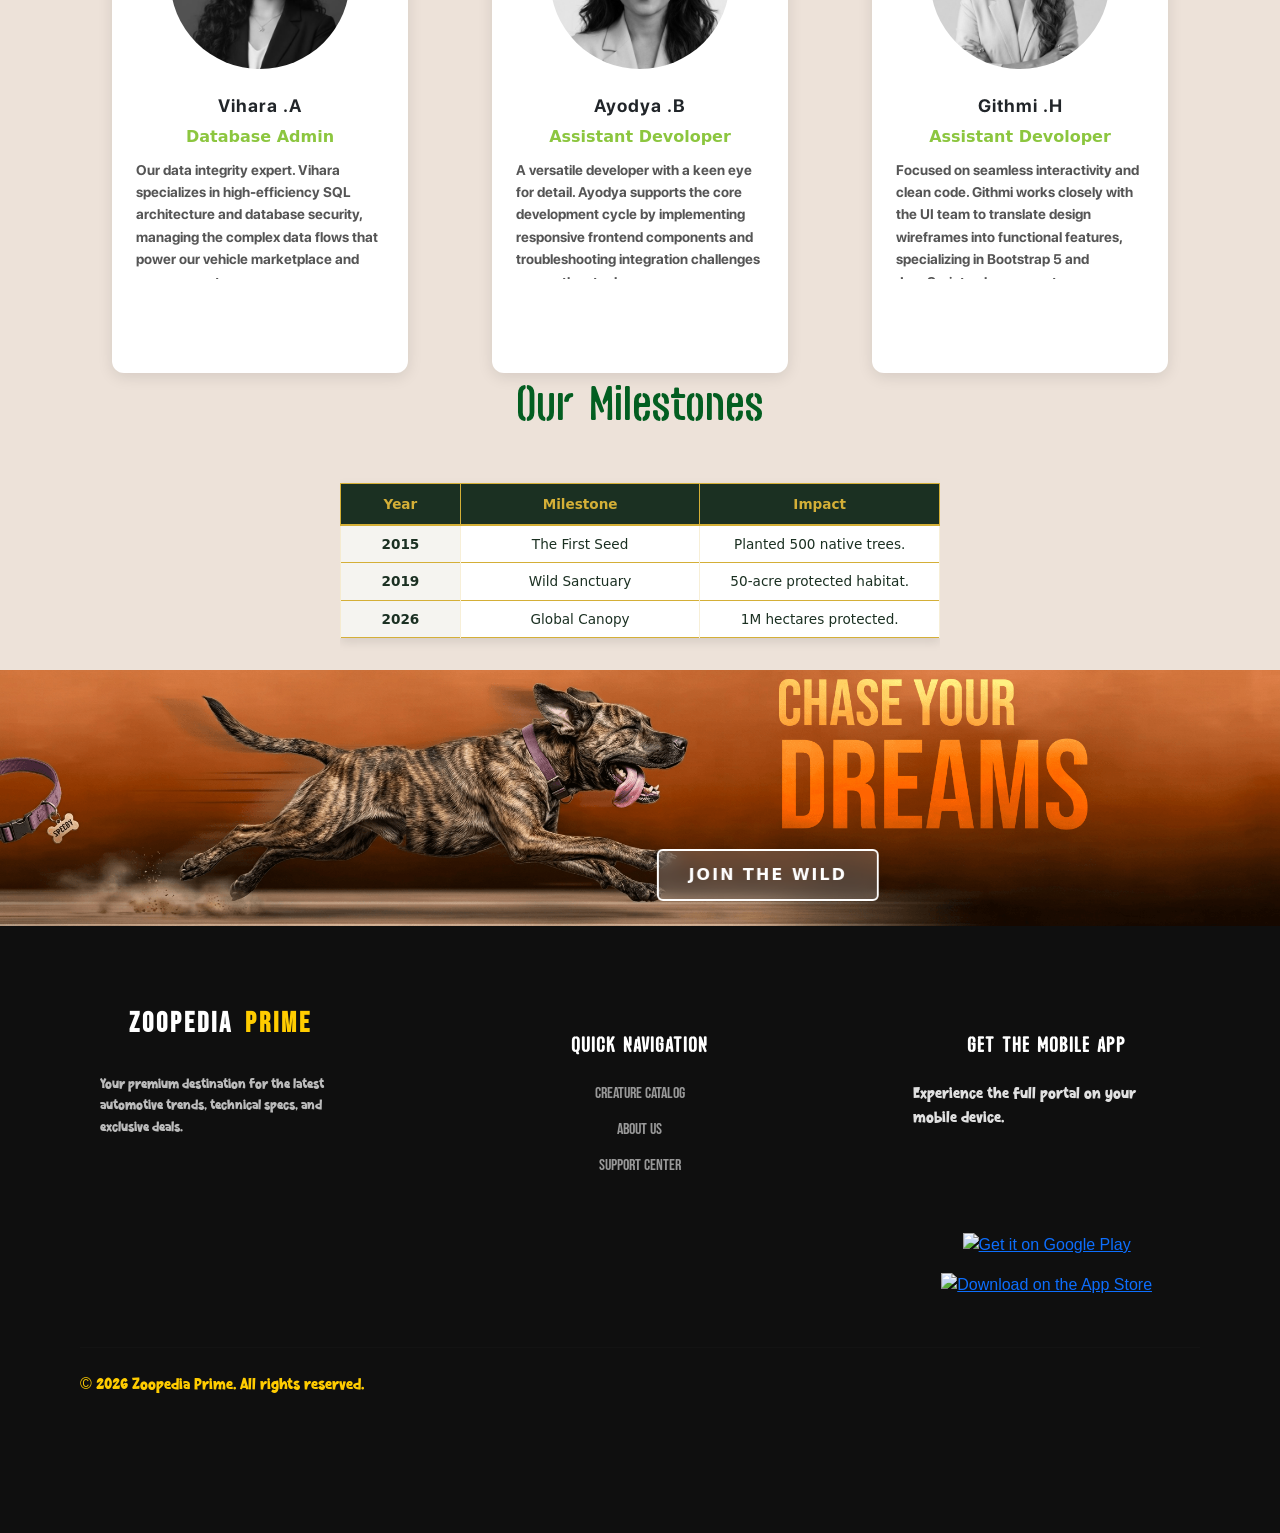
==== commit 0622dad7: "sd" ====
--- a/about.html
+++ b/about.html
@@ -6,8 +6,10 @@
    <link href="https://cdn.jsdelivr.net/npm/bootstrap@5.3.8/dist/css/bootstrap.min.css" rel="stylesheet">
    <script src="https://cdn.jsdelivr.net/npm/bootstrap@5.3.3/dist/js/bootstrap.bundle.min.js"></script>
    <link rel="stylesheet" href="mobileresponse.css">
+   <script src="https://code.jquery.com/jquery-3.7.1.min.js"></script>
+   <link rel="stylesheet" href="https://cdnjs.cloudflare.com/ajax/libs/font-awesome/6.5.1/css/all.min.css">
    <script src="animaldb.js"></script>
-   <script src="loadeddetails.js"></script>
+   <script src="main.js"></script>
    <link rel="stylesheet" href="style.css">
     <title>Document</title>
 </head>
@@ -19,6 +21,7 @@
 
 
 <body>
+
 
 
     <!-- navigation bar adjustments -->
@@ -26,14 +29,15 @@
   <div class="container-fluid">
     <img src="img/Zoopedia logo.png" alt="Zoopedia Logo" class="nav-logo">
 
-    <button class="navbar-toggler" type="button" data-bs-toggle="collapse" data-bs-target="#navbarNav" aria-controls="navbarNav" aria-expanded="false" aria-label="Toggle navigation">
+    <button class="navbar-toggler" type="button" data-bs-toggle="collapse" data-bs-target="#navbarNav">
       <span class="navbar-toggler-icon"></span>
     </button>
 
     <div class="collapse navbar-collapse" id="navbarNav">
-      <ul class="navbar-nav">
-        <li class="nav-item">
-          <a class="nav-link1"  aria-current="page" href="index.html">Home</a>
+      
+      <ul class="navbar-nav mx-auto">
+        <li class="nav-item">
+          <a class="nav-link1" href="index.html">Home</a>
         </li>
         <li class="nav-item">
           <a class="nav-link2" href="prdouct catalog.html">Creature Catalog</a>
@@ -41,15 +45,20 @@
         <li class="nav-item">
           <a class="nav-link3" href="about.html">Feed</a>
         </li>
-        
         <li class="nav-item">
           <a class="nav-link4" href="contact.html">Contact</a>
         </li>
       </ul>
-    </div>
-  </div>
-</nav>  
-
+
+      <div class="navbar-nav ms-auto vault-container">
+        <a class="nav-link vault-link" href="WildlifeVault.html">
+          <i class="fa-solid fa-vault"></i> Animal Vault
+        </a>
+      </div>
+
+    </div>
+  </div>
+</nav>
 
 
 
--- a/mobileresponse.css
+++ b/mobileresponse.css
@@ -105,6 +105,29 @@
         padding: 20px;
     }
 
+
+            /* 3. Hero Banners mobile wildlife banner */
+ #bannerexpwild {
+                background-image: url('img/banners/Explore\ the\ wild\ ban\ mob.jpg'); 
+        width: 100%;
+        
+
+        background-size: cover; 
+        background-position: center;
+
+
+        aspect-ratio: 16 / 9; 
+
+
+        min-height: 300px; 
+        
+        display: flex;
+        justify-content: center;
+        align-items: center;
+        padding: 20px;
+    }
+
+
         /* 3. Hero Banners mobile domestic animals  banner */
  #bannerdom {
                 background-image: url('img/banners/domesticmob.jpg'); 
@@ -151,8 +174,8 @@
 
 
             /* 3. Hero Banners mobile domestic animals  banner */
- #bannercrawl {
-                background-image: url('img/banners/crawler\ mob.jpg'); 
+ #banneraboutus {
+                background-image: url('img/banners/Join\ us.png'); 
         width: 100%;
         
 
--- a/style.css
+++ b/style.css
@@ -40,6 +40,15 @@
   font-display: swap;
 }
 
+@font-face {
+  font-family: 'HandilParaFont';
+  src: url('fonts/handil-pro-font/HandilproMedium-w10l3.otf') format('woff2');
+  font-weight: normal;
+  font-style: normal;
+  font-display: swap;
+}
+
+
 /* __________________________________________________________________________________________________________________________ */
 
 body {
@@ -81,6 +90,44 @@
   align-items: center;
 }
 
+/* Nav bar vault icon add*/
+/* Pushes the vault to the right and aligns items vertically */
+.vault-container {
+    display: flex;
+    align-items: center;
+}
+
+/* Styles the link to look like a button/vault access */
+/* Styling for the Vault button */
+.vault-link {
+    color: #ffcc00 !important; /* Gold/Yellow text */
+    border: 1px solid #ffcc00; /* Matching border */
+    padding: 5px 15px !important;
+    border-radius: 5px;
+    font-weight: bold;
+    text-decoration: none;
+    transition: 0.3s ease;
+}
+
+/* Hover effect for a "button" feel */
+.vault-link:hover {
+    background-color: #ffcc00;
+    color: #1a1a1a !important; /* Dark text on hover */
+}
+
+/* Spacing between the icon and the text */
+.vault-link i {
+    margin-right: 8px;
+}
+
+/* Ensure centering works correctly on large screens */
+@media (min-width: 992px) {
+    .navbar-nav.mx-auto {
+        position: absolute;
+        left: 50%;
+        transform: translateX(-50%);
+    }
+}
 
 /* Hero Section Banner Css*/
 #bannerabout{
@@ -128,7 +175,14 @@
     flex-direction: column;
     /* This ensures the card doesn't grow based on content */
     height: 550px; 
-}
+      transition: all 0.3s ease;
+    backface-visibility: hidden;
+}
+
+#animalContainer {
+    perspective: 1000px; /* This creates the 3D depth */
+}
+
 
 .maincardimg {
     border-radius: 20px;
@@ -713,7 +767,7 @@
 }
 
 
- /* Adjustments for about us hero banner */
+ /* Adjustments for wild banner */
 
 #bannerwild{
     background-image: url('img/banners/wild.png');
@@ -724,6 +778,21 @@
     flex-direction: column;
     padding: 14px;
 }
+
+
+
+ /* Adjustments for explore wild banner */
+
+#bannerexpwild{
+    background-image: url('img/banners/Explore\ the\ wild\ ban.jpg');
+    height: 40vh;
+    background-size: cover;
+    justify-content: center;
+    text-align: center;
+    flex-direction: column;
+    padding: 14px;
+}
+
 
  /* Adjustments for about us hero banner */
 
@@ -1201,4 +1270,105 @@
 /* Icon sizing */
 .btn-social i {
   font-size: 1.2rem;
+}
+
+
+
+/* The Static Noise Layer for Filter */
+.static-overlay {
+    position: absolute;
+    top: 0;
+    left: 0;
+    width: 100%;
+    height: 100%;
+    z-index: 10;
+    pointer-events: none;
+    display: none; /* Hidden by default */
+    /* This creates the "grainy" TV look using a gradient */
+    background: repeating-radial-gradient(#000 0 0.0001%, #fff 0 0.0002%) 50% 0/2500px 2500px,
+                repeating-conic-gradient(#000 0 0.0001%, #fff 0 0.0002%) 50% 50%/2500px 2500px;
+    background-blend-mode: difference;
+    animation: tv-static 0.2s infinite;
+    opacity: 0.8;
+}
+
+/* Make the static jump around like a real broken TV */
+@keyframes tv-static {
+    100% { background-position: 50% 0, 51% 51%; }
+}
+
+/* When this class is added, show the static and blur the image */
+.signal-lost .static-overlay {
+    display: block;
+}
+
+.signal-lost img {
+    filter: grayscale(1) blur(2px);
+}
+
+
+.custom-card-tv {
+    border: 4px solid #035e21; 
+    border-radius: 20px;      
+    padding: 20px;             
+    background-color: rgb(241, 227, 208);
+    display: flex;
+    flex-direction: column;
+    /* This ensures the card doesn't grow based on content */
+    height: 550px; 
+      transition: all 0.3s ease;
+    backface-visibility: hidden;
+}
+
+/* Ensure the card image container is relative so the static sits on top */
+.custom-card-tv {
+    height: auto !important;      /* Allows the card to grow */
+    min-height: 400px;           /* Optional: Keeps a consistent minimum size */
+    overflow: visible !important; /* Ensures text isn't clipped */
+    display: flex;
+    flex-direction: column;
+    
+}
+
+
+/* Using !important ensures this font is used even if other styles exist */
+.custom-card-tv h5 {
+    font-family: 'Zurambifont', sans-serif !important; 
+    font-weight: bold;
+    letter-spacing: 2px;
+    margin-top: 15px;
+}
+
+.custom-card-tv p {
+        font-family: 'HandilParaFont', sans-serif;
+        margin-bottom: 40px;
+}
+
+/* Blur the button when locked */
+.is-locked .btn {
+    filter: blur(2px);
+    opacity: 0.5;
+    background: #444 !important;
+    border-color: #666 !important;
+    color: #888 !important;
+}
+
+/* Create the Red Cross overlay */
+.is-locked .image-box::after {
+    content: '✕';
+    position: absolute;
+    top: 50%;
+    left: 50%;
+    transform: translate(-50%, -50%);
+    color: #ff0000;
+    font-size: 80px;
+    font-weight: bold;
+    z-index: 10;
+    text-shadow: 0 0 10px rgba(0,0,0,0.8);
+    pointer-events: none;
+}
+
+/* Dim the image further when locked */
+.is-locked .maincardimg {
+    filter: grayscale(1) brightness(0.3);
 }
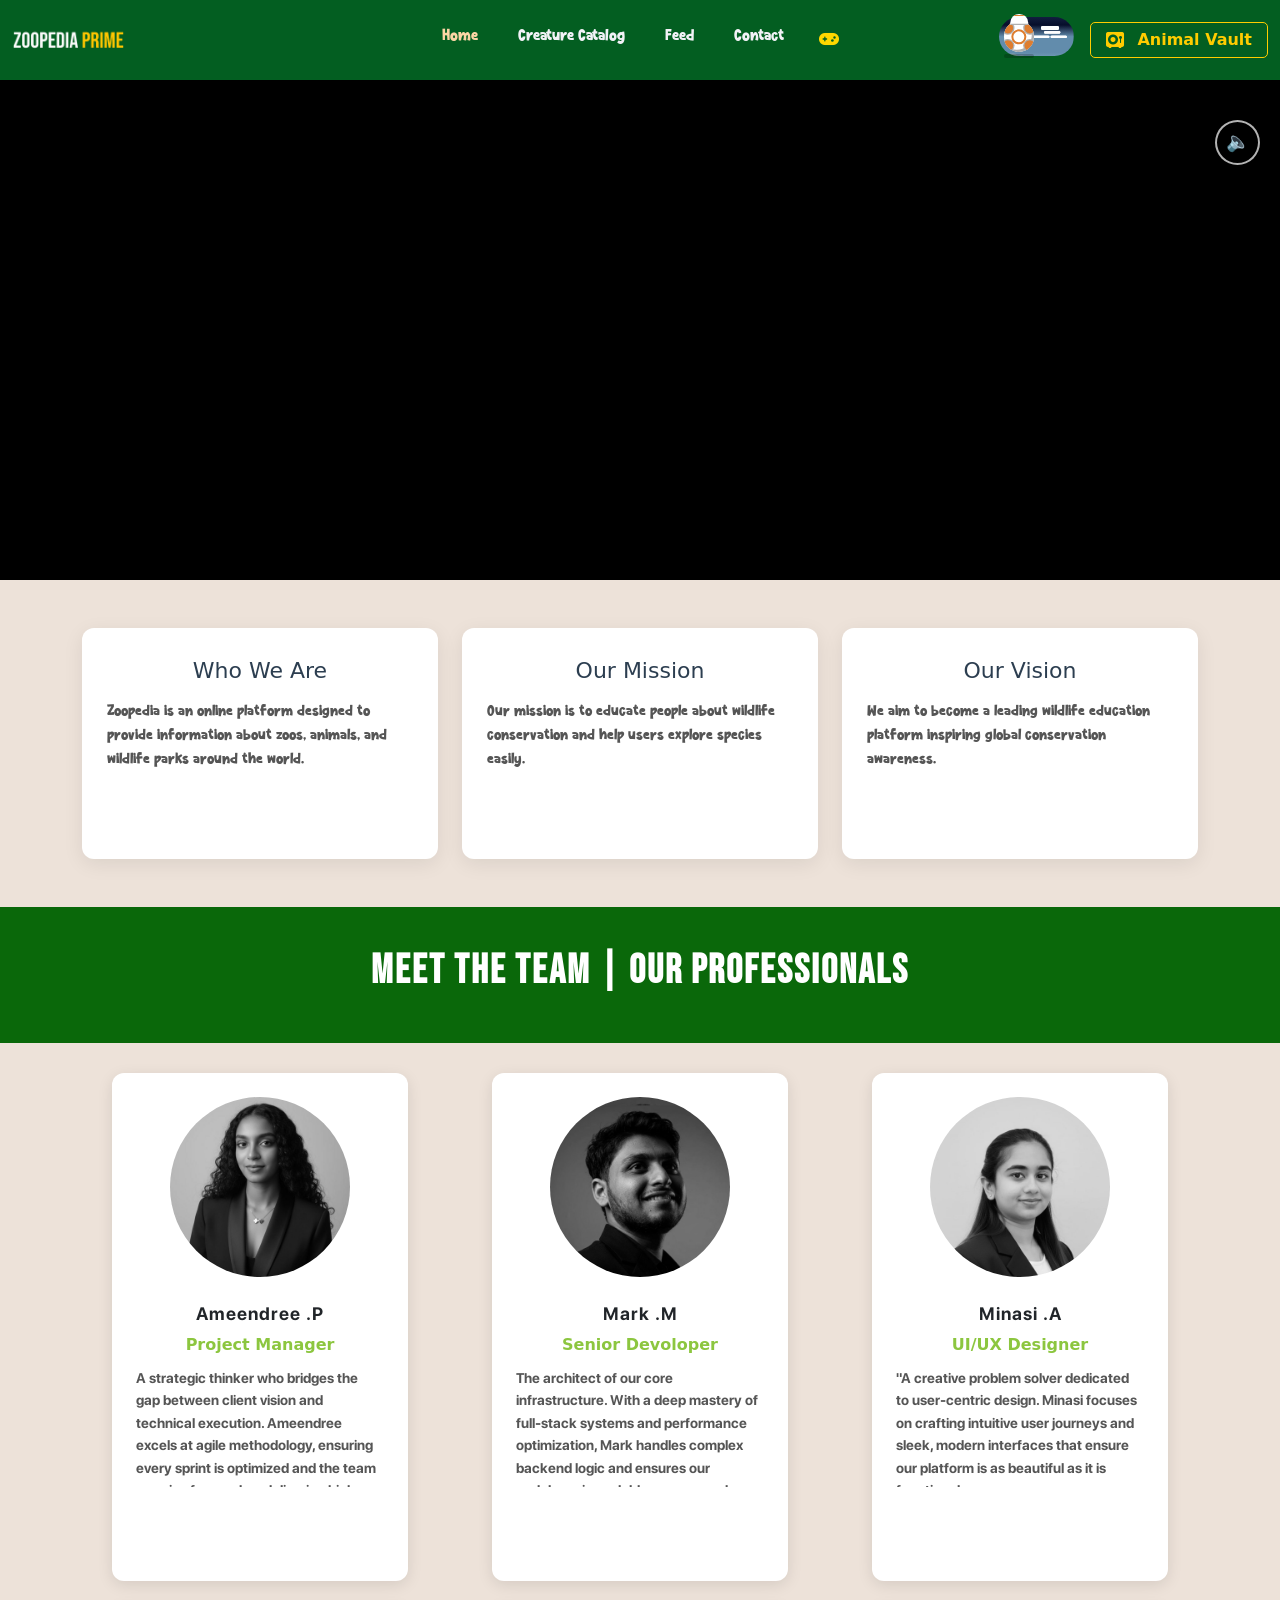
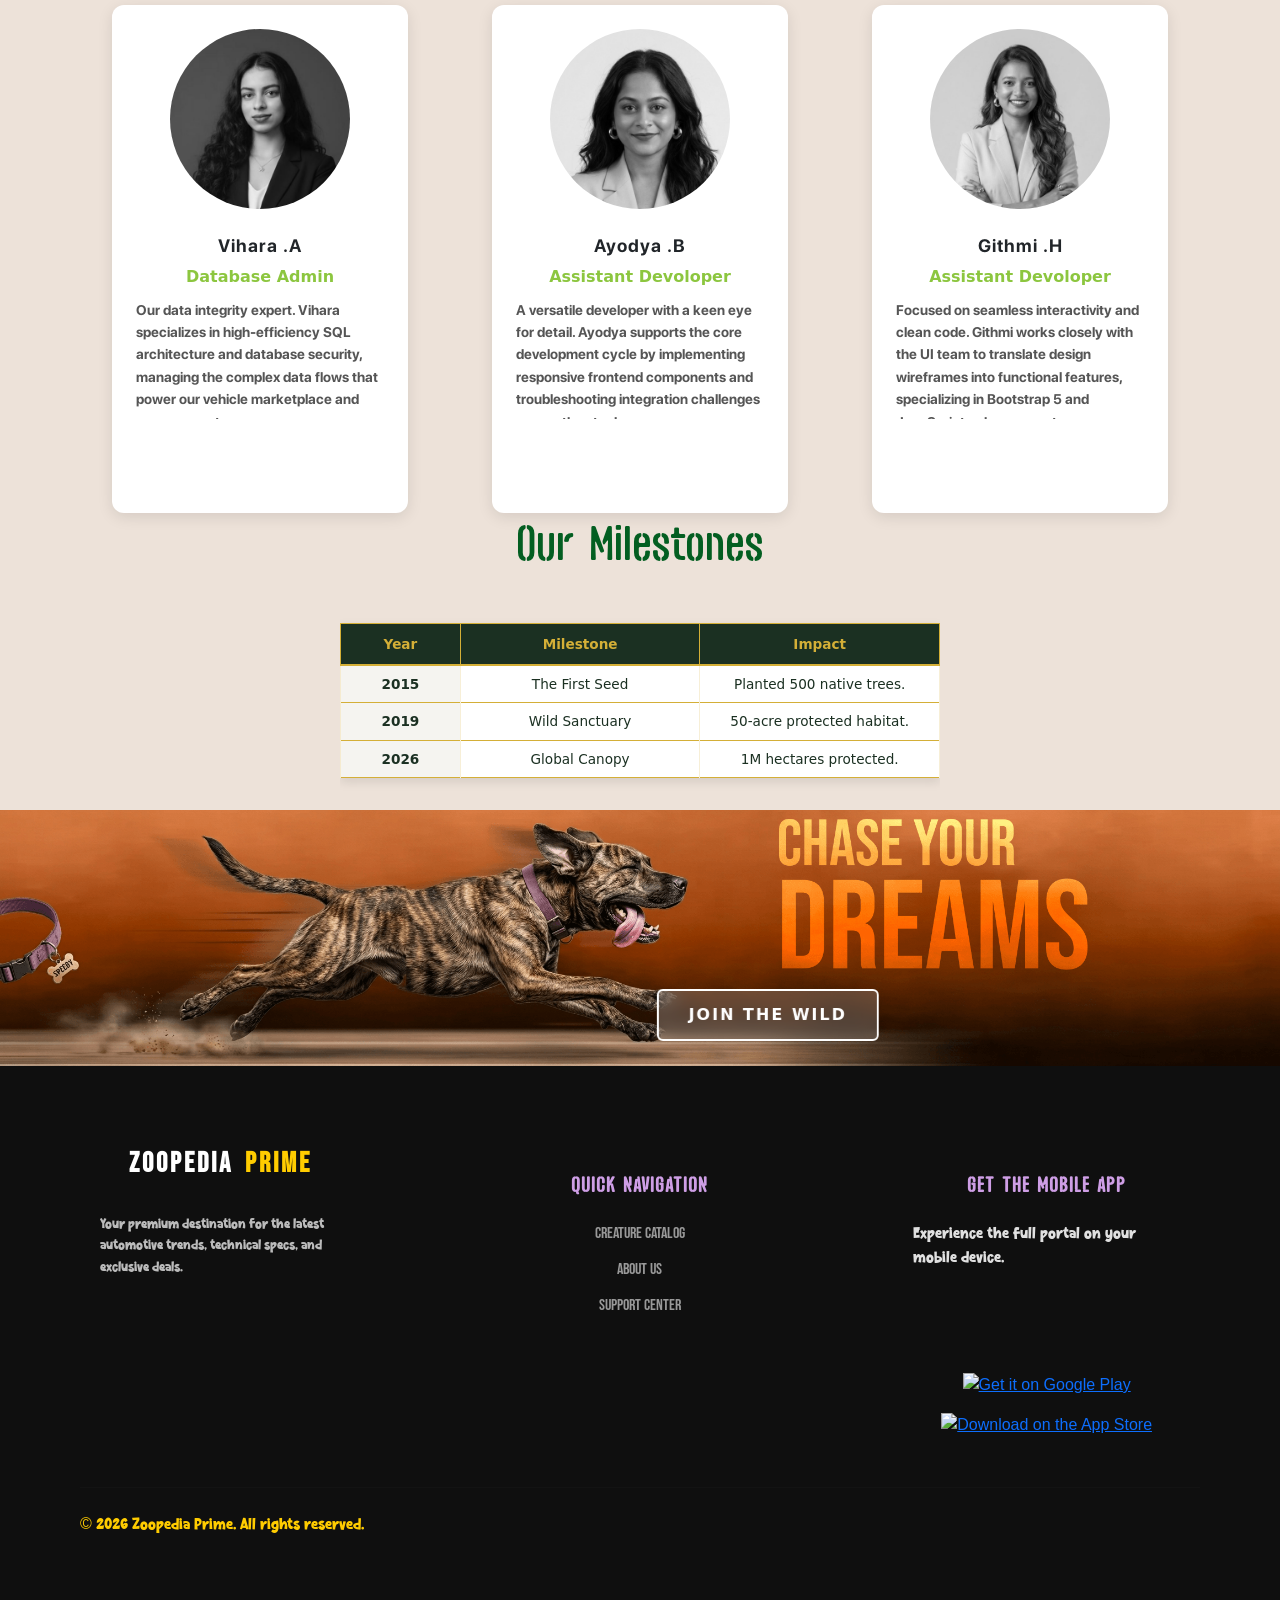
==== commit eabfdec9: "se" ====
--- a/about.html
+++ b/about.html
@@ -9,8 +9,11 @@
    <script src="https://code.jquery.com/jquery-3.7.1.min.js"></script>
    <link rel="stylesheet" href="https://cdnjs.cloudflare.com/ajax/libs/font-awesome/6.5.1/css/all.min.css">
    <script src="animaldb.js"></script>
-   <script src="main.js"></script>
+   <script src="darkmode.js"></script>
+      <script src="videoban.js"></script>
    <link rel="stylesheet" href="style.css">
+   <link rel="stylesheet" href="darkmode.css">
+   
     <title>Document</title>
 </head>
 
@@ -21,6 +24,7 @@
 
 
 <body>
+
 
 
 
@@ -48,8 +52,49 @@
         <li class="nav-item">
           <a class="nav-link4" href="contact.html">Contact</a>
         </li>
+        <li class="nav-item">
+    <a class="nav-link nav-game-trigger" href="gamepage.html">
+        <i class="fas fa-gamepad"></i>
+    </a>
+</li>
       </ul>
 
+      <div class="navbar-nav ms-auto vault-container">
+ <div class="ms-auto me-3">
+  <label class="bb8-toggle">
+    <input class="bb8-toggle__checkbox" type="checkbox" id="darkModeToggle">
+    <div class="bb8-toggle__container">
+      <div class="bb8-toggle__scenery">
+        <div class="bb8-toggle__star"></div>
+        <div class="bb8-toggle__star"></div>
+        <div class="bb8-toggle__star"></div>
+        <div class="bb8-toggle__star"></div>
+        <div class="bb8-toggle__star"></div>
+        <div class="bb8-toggle__star"></div>
+        <div class="bb8-toggle__star"></div>
+        <div class="tatto-1"></div>
+        <div class="tatto-2"></div>
+        <div class="gomrassen"></div>
+        <div class="hermes"></div>
+        <div class="chenini"></div>
+        <div class="bb8-toggle__cloud"></div>
+        <div class="bb8-toggle__cloud"></div>
+        <div class="bb8-toggle__cloud"></div>
+      </div>
+      <div class="bb8">
+        <div class="bb8__head-container">
+          <div class="bb8__antenna"></div>
+          <div class="bb8__antenna"></div>
+          <div class="bb8__head"></div>
+        </div>
+        <div class="bb8__body"></div>
+      </div>
+      <div class="artificial__hidden">
+        <div class="bb8__shadow"></div>
+      </div>
+    </div>
+  </label>
+</div>
       <div class="navbar-nav ms-auto vault-container">
         <a class="nav-link vault-link" href="WildlifeVault.html">
           <i class="fa-solid fa-vault"></i> Animal Vault
@@ -61,13 +106,20 @@
 </nav>
 
 
-
-
-<!-- Predator Banner Section  -->
-<section id="banneraboutus">
-    </section>
-
-   
+<div class="video-banner">
+    <video id="banner-video" loop playsinline>
+        <source src="videos/Team Codebloom.mp4" type="video/mp4">
+    </video>
+
+    <div id="overlay-shield">
+        <button id="start-btn">ENTER EXPERIENCE</button>
+    </div>
+
+    <button id="toggle-sound" class="icon-circle">
+        <span id="sound-icon">🔊</span>
+    </button>
+</div>
+
 <!-- ABOUT SECTION -->
 <div class="container my-5">
   <div class="row g-4 text-center">
--- a/mobileresponse.css
+++ b/mobileresponse.css
@@ -61,116 +61,8 @@
         display: block; /* Stack links vertically in the burger menu */
     }
 
-    /* 3. Hero Banners (Home & Catalog) */
- #bannerpred {
-                background-image: url('img/banners/predbanmob.png'); 
-        width: 100%;
-        
-
-        background-size: cover; 
-        background-position: center;
-
-
-        aspect-ratio: 16 / 9; 
-
-
-        min-height: 300px; 
-        
-        display: flex;
-        justify-content: center;
-        align-items: center;
-        padding: 20px;
-    }
-
-
-
-        /* 3. Hero Banners mobile wildlife banner */
- #bannerwild {
-                background-image: url('img/banners/wild\ mob.jpg'); 
-        width: 100%;
-        
-
-        background-size: cover; 
-        background-position: center;
-
-
-        aspect-ratio: 16 / 9; 
-
-
-        min-height: 300px; 
-        
-        display: flex;
-        justify-content: center;
-        align-items: center;
-        padding: 20px;
-    }
-
-
-            /* 3. Hero Banners mobile wildlife banner */
- #bannerexpwild {
-                background-image: url('img/banners/Explore\ the\ wild\ ban\ mob.jpg'); 
-        width: 100%;
-        
-
-        background-size: cover; 
-        background-position: center;
-
-
-        aspect-ratio: 16 / 9; 
-
-
-        min-height: 300px; 
-        
-        display: flex;
-        justify-content: center;
-        align-items: center;
-        padding: 20px;
-    }
-
-
-        /* 3. Hero Banners mobile domestic animals  banner */
- #bannerdom {
-                background-image: url('img/banners/domesticmob.jpg'); 
-        width: 100%;
-        
-
-        background-size: cover; 
-        background-position: center;
-
-
-        aspect-ratio: 16 / 9; 
-
-
-        min-height: 300px; 
-        
-        display: flex;
-        justify-content: center;
-        align-items: center;
-        padding: 20px;
-    }
-
-            /* 3. Hero Banners mobile domestic animals  banner */
- #bannercrawl {
-                background-image: url('img/banners/crawler\ mob.jpg'); 
-        width: 100%;
-        
-
-        background-size: cover; 
-        background-position: center;
-
-
-        aspect-ratio: 16 / 9; 
-
-
-        min-height: 300px; 
-        
-        display: flex;
-        justify-content: center;
-        align-items: center;
-        padding: 20px;
-    }
-
-
+
+    
 
 
             /* 3. Hero Banners mobile domestic animals  banner */
--- a/style.css
+++ b/style.css
@@ -41,12 +41,22 @@
 }
 
 @font-face {
-  font-family: 'HandilParaFont';
-  src: url('fonts/handil-pro-font/HandilproMedium-w10l3.otf') format('woff2');
+  font-family: 'wimpykid';
+  src: url('fonts/wimpykid/WimpyKid.ttf') format('woff2');
   font-weight: normal;
   font-style: normal;
   font-display: swap;
 }
+
+@font-face {
+  font-family: 'LionKing';
+  src: url('fonts/Lionking/lion_king.ttf') format('woff2');
+  font-weight: normal;
+  font-style: normal;
+  font-display: swap;
+}
+
+
 
 
 /* __________________________________________________________________________________________________________________________ */
@@ -127,6 +137,40 @@
         left: 50%;
         transform: translateX(-50%);
     }
+}
+
+/* NAV BAR GAME ICON CSS */
+
+.nav-game-trigger {
+    color: #ffffff !important;
+    font-weight: 600;
+    transition: all 0.3s ease;
+    padding: 8px 15px !important;
+    
+}
+
+.nav-game-trigger:hover {
+    color: #9c27b0 !important; /* Apple Purple Text */
+    text-shadow: 0 0 8px rgba(156, 39, 176, 0.6);
+    transform: scale(1.05);
+}
+
+.nav-game-trigger i {
+    margin-right: 5px;
+    color: #ffd700; /* Gold icon to match the Egyptian game theme */
+}
+
+/* Target the nav-link specifically containing the gamepad */
+.nav-item .nav-link {
+    display: flex;
+    align-items: center; /* Centers the icon vertically with the text */
+    height: 100%; /* Ensures it uses the full height of the navbar */
+}
+
+.nav-link i, .nav-link span {
+    line-height: 1; /* Prevents extra spacing from font line-height */
+    vertical-align: middle;
+    margin-bottom: 2px; /* Fine-tune adjustment if it still looks a hair off */
 }
 
 /* Hero Section Banner Css*/
@@ -258,22 +302,17 @@
 /*did you know banner*/
 
 .full-width-banner {
-  width: 100%;           /* Stretches to full width */
-  height: 500px;         /* Adjust height as needed */
-  background-image: url('img/banners/Did\ you\ know\ banner1.png');
-  background-size: cover;
-  background-position: center;
-  background-repeat: no-repeat;
-  
-  /* Flexbox to center content */
-  display: flex;
-  justify-content: center;
-  align-items: center;
-  text-align: center;
+    background-image: url('img/banners/Did\ you\ know\ banner1\ darkmode.png.jpg');
+    height: 40vh;
+    background-size: cover;
+    justify-content: center;
+    text-align: center;
+    flex-direction: column;
+    padding: 14px;
 }
 
 .btn-outline-primary2 {
-  margin-bottom: -360px; /* Physically pushes the button up from the bottom edge */
+  margin-top: 220px; /* Physically pushes the button up from the bottom edge */
 }
 
 /* Targeting your specific button class */
@@ -738,6 +777,16 @@
 }
 
 
+@media (max-width: 768px) {
+    #bannerpred {
+      background-image: url('img/banners/predbanmob.png');
+        height: 33vh;            /* Slightly shorter height for mobile screens */
+        padding: 20px 10px;      /* Adjust padding for smaller width */
+        background-attachment: scroll; /* Ensures better performance on mobile browsers */
+    }
+  }
+
+
 
 
 
@@ -754,6 +803,16 @@
 }
 
 
+/* Adjustments for Mobile Devices (max-width: 768px) */
+@media (max-width: 768px) {
+    #bannerdom {
+      background-image: url('img/banners/domesticmob.jpg');
+        height: 30vh;            /* Slightly shorter height for mobile screens */
+        padding: 20px 10px;      /* Adjust padding for smaller width */
+        background-attachment: scroll; /* Ensures better performance on mobile browsers */
+    }
+  }
+
  /* Adjustments for crawlers hero banner */
 
 #bannercrawl{
@@ -766,6 +825,17 @@
     padding: 14px;
 }
 
+/* Adjustments for Mobile Devices (max-width: 768px) */
+@media (max-width: 768px) {
+    #bannercrawl {
+      background-image: url('img/banners/crawler\ mob.jpg');
+        height: 30vh;            /* Slightly shorter height for mobile screens */
+        padding: 20px 10px;      /* Adjust padding for smaller width */
+        background-attachment: scroll; /* Ensures better performance on mobile browsers */
+    }
+  }
+
+
 
  /* Adjustments for wild banner */
 
@@ -779,6 +849,14 @@
     padding: 14px;
 }
 
+@media (max-width: 768px) {
+    #bannerwild {
+      background-image: url('img/banners/wild\ mob.jpg');
+        height: 30vh;            /* Slightly shorter height for mobile screens */
+        padding: 20px 10px;      /* Adjust padding for smaller width */
+        background-attachment: scroll; /* Ensures better performance on mobile browsers */
+    }
+  }
 
 
  /* Adjustments for explore wild banner */
@@ -792,6 +870,17 @@
     flex-direction: column;
     padding: 14px;
 }
+
+/* Adjustments for Mobile Devices (max-width: 768px) */
+@media (max-width: 768px) {
+    #bannerdom {
+      background-image: url('img/banners/domesticmob.jpg');
+        height: 30vh;            /* Slightly shorter height for mobile screens */
+        padding: 20px 10px;      /* Adjust padding for smaller width */
+        background-attachment: scroll; /* Ensures better performance on mobile browsers */
+    }
+  }
+
 
 
  /* Adjustments for about us hero banner */
@@ -812,18 +901,20 @@
     text-align: center;
     flex-direction: column;
     padding: 14px;
-}
-
-/* --- Adjustments for Mobile Devices (max-width: 768px) --- */
-@media (max-width: 576px ) {
+    
+}
+
+
+
+/* Adjustments for Mobile Devices (max-width: 768px) */
+@media (max-width: 768px) {
     #banneraboutus {
-        /* DIFFERENT, smaller, or differently cropped image for mobile */
-        background-image: url('img/banners/Join\ us.jpg');
-
-        /* Reduced height for mobile so it doesn't take up the whole screen */
-        height: 30vh;
+      background-image: url('img/banners/jointeam\ mob.jpg');
+        height: 30vh;            /* Slightly shorter height for mobile screens */
+        padding: 20px 10px;      /* Adjust padding for smaller width */
+        background-attachment: scroll; /* Ensures better performance on mobile browsers */
     }
-}
+  }
 
 
 
@@ -1371,4 +1462,761 @@
 /* Dim the image further when locked */
 .is-locked .maincardimg {
     filter: grayscale(1) brightness(0.3);
+}
+
+
+/* Video Banner CSS */
+
+.hero-banner {
+    background-color: #000; /* Keeps the area black while the video buffers */
+    position: relative;
+    width: 100%;
+    height: 600px;
+    overflow: hidden;
+    display: flex;
+    align-items: center;
+    justify-content: center;
+}
+
+#bg-video {
+    object-fit: cover;
+    width: 100%;
+    height: 100%;
+    /* Ensure the video is centered within your 600px height */
+    position: absolute;
+    top: 50%;
+    left: 50%;
+    transform: translate(-50%, -50%);
+}
+/* Optional: Add a dark overlay to make your white text pop */
+.hero-banner::after {
+    content: '';
+    position: absolute;
+    top: 0;
+    left: 0;
+    width: 100%;
+    height: 100%;
+    background: rgba(0, 0, 0, 0.4); /* 40% black overlay */
+    z-index: 0;
+}
+
+/* Validation Icon in the form css in contact us page  */
+
+/* Parent container needs to be the anchor */
+.email-container {
+    position: relative;
+}
+
+.validation-icon {
+    position: absolute;
+    right: 12px;
+    top: 38px; /* Adjust based on your label height */
+    display: none;
+    font-weight: bold;
+    z-index: 10;
+}
+
+
+#error-box {
+    display: flex;
+    flex-direction: column;
+    align-items: center; /* Centers the button horizontally */
+    position: relative; 
+}
+
+#error-close-btn {
+    /* ADJUST THIS NUMBER TO MOVE IT UP OR DOWN */
+    margin-top: -320px; 
+    margin-right: 290px;
+    width: 150px;
+    height: 30px;
+    font-size: 15px;
+    text-align: center;
+    
+    z-index: 10; /* Ensures it stays on top of the image */
+    padding: 19px 40px;
+    border-radius: 8px;
+    font-weight: bold;
+}
+
+
+
+
+/* CSS FOR POPUP BUTTON WHEN VALIDATING THE EMAIL FOR CONTACT FORM */
+
+/* The Blur Background */
+.modal-overlay {
+    position: fixed;
+    top: 0;
+    left: 0;
+    width: 100%;
+    height: 100%;
+    background: rgba(0, 0, 0, 0.4); /* Darkens background slightly */
+    backdrop-filter: blur(10px);    /* The Blur Effect */
+    display: none;                 /* Hidden by default */
+    justify-content: center;
+    align-items: center;
+    z-index: 2000;                 /* Higher than Navbar */
+}
+
+/* The Popup Box */
+.modal-box {
+    max-width: 500px;  /* Increase this number to make the whole popup larger */
+    width: 90%;        /* Keeps it responsive on mobile */
+    padding: 20px;
+    /* ... keep your existing centering styles ... */
+}
+
+.modal-img {
+    width: 100%;       /* Makes the image fill the width of the box */
+    height: auto;      /* Keeps the image proportions correct */
+    border-radius: 10px; /* Optional: adds nice rounded corners to the image */
+    margin-bottom: 20px;
+}
+
+.modal-box p1{
+    /* ADJUST THIS NUMBER TO MOVE IT UP OR DOWN */
+    position: relative;
+    top: -12px; 
+    font-size: 15px;
+    z-index: 10; /* Ensures it stays on top of the image */
+    font-weight: bold;
+    font-family: 'wimpykid', sans-serif;
+}
+
+
+
+/* Shared layout for the containers */
+#success-box, #error-box {
+    display: flex;
+    flex-direction: column;
+    align-items: center;
+    position: relative;
+}
+
+/* Shared styles for both buttons */
+.popup-btn {
+    /* Adjust this to move both buttons UP or DOWN together */
+    margin-top: -45px; 
+    
+    /* Size and shape */
+    padding: 12px 40px;
+    font-size: 1.1rem;
+    font-weight: bold;
+    font-family: 'wimpykid', sans-serif;
+    border-radius: 8px;
+    z-index: 10;
+    position: relative;
+}
+.modal-box p1{
+    /* ADJUST THIS NUMBER TO MOVE IT UP OR DOWN */
+    position: relative;
+    top: -12px; 
+    font-size: 15px;
+    z-index: 10; /* Ensures it stays on top of the image */
+    font-weight: bold;
+    font-family: 'wimpykid', sans-serif;
+    left: 40px;
+}
+
+/* Game section Css */
+#game-container {
+    width: 1024px;
+    height: 1024px;
+    background-image: url('img/elements/b2.png'); 
+    background-size: 100% 100%; /* Forces image to fill the 1024px box */
+    background-repeat: no-repeat;
+    position: relative;
+    margin: 0 auto; 
+    display: block;
+}
+
+
+#game-board {
+    width: 750px;  
+    height: 750px; 
+    position: absolute;
+    top: 138px;    
+    left: 138px;    
+    overflow: hidden; 
+    z-index: 10; /* Keeps the game layer below the score */
+}
+
+#score-board {
+    position: absolute;
+    top: 45px;            /* Positioned exactly on the top brick row */
+    left: 50px;
+    transform: translateX(-50%); 
+    
+    /* Egyptian Styling */
+    color: #ffd700;       /* Gold color */
+    font-size: 32px;
+    font-family: 'Arial Black', sans-serif;
+    font-weight: bold;
+    text-shadow: 3px 3px 5px #000; /* Makes it pop against the bricks */
+    z-index: 100;         /* Ensures it's always on top */
+    pointer-events: none; /* Clicking the score won't interfere with the game */
+}
+.snake-part {
+    width: 50px;   /* Exact size of one grass tile */
+    height: 50px;
+    position: absolute;
+    background-color: rgba(52, 152, 219, 0.8); /* Slightly transparent to see grid */
+    border: 1px solid #2980b9;
+    box-sizing: border-box;
+    display: block !important;
+    visibility: visible !important;
+    z-index: 999; /* Force it to the very top layer */
+}
+
+/* 1. Standard Head Styling */
+.snake-part:first-child {
+    background-color: #2cb464 !important; 
+    border-radius: 15px; 
+    z-index: 1000 !important; /* Higher z-index */
+    display: block !important;
+    visibility: visible !important;
+}
+
+/* 2. Dead Head Styling (Fixing the Z-Index) */
+.dead-head {
+    background-color: #e74c3c !important; /* Red */
+    z-index: 1001 !important; /* Must be HIGHER than the regular head */
+    display: block !important;
+    visibility: visible !important;
+}
+
+.food {
+    width: 50px;
+    height: 50px;
+    position: absolute;
+    background-image: url('img/elements/FOOD1.png');
+    background-size: contain;
+}
+
+
+/* 6. Score Styling */
+#score-board {
+    position: absolute;
+    transform: translateY(900px);
+    align-items: center;
+    color: #ffd700; /* Gold color for Egypt theme */
+    font-size: 24px;
+    font-weight: bold;
+    text-shadow: 2px 2px #000;
+}
+
+
+
+
+#play-button {
+    padding: 10px 5px;
+    font-size: 25px;
+    margin-left: 410px;
+    margin-top: 930px;
+    font-family: 'wimpykid', sans-serif;
+    background: #ffd700; /* Gold */
+    color: #3e2723; /* Dark Brown */
+    border: 4px solid #3e2723;
+    border-radius: 15px;
+    cursor: pointer;
+    box-shadow: 0 10px 0 #b8860b;
+    transition: all 0.1s;
+}
+
+#play-button:hover {
+    background: #ffec8b;
+    transform: scale(1.05);
+}
+
+#play-button:active {
+    transform: translateY(5px);
+    box-shadow: 0 5px 0 #b8860b;
+}
+
+#game-over-overlay {
+    position: fixed;
+    top: 0;
+    left: 0;
+    width: 100vw;
+    height: 100vh;
+    background: rgba(0, 0, 0, 0.6);
+    backdrop-filter: blur(12px); /* Stronger blur for 1080p screens */
+    -webkit-backdrop-filter: blur(12px);
+    display: flex;
+    justify-content: center;
+    align-items: center;
+    z-index: 10000;
+}
+
+.custom-popup-box {
+    position: relative; /* So the score and button can pin to it */
+    animation: bounceIn 0.5s;
+    max-width: 90%; /* Prevents it from touching edges on small screens */
+    text-align: center;
+}
+
+.bean-img {
+    width: 600px; /* Adjust to match your PNG's size */
+    height: auto;
+    border-radius: 15px;
+}
+
+/* Position the dynamic Score number OVER your blank spot in the PNG */
+#final-score-number {
+    position: absolute;
+    bottom: 140px; /* Shift up/down to land on your score circle */
+    left: 50%;
+    transform: translateX(-50%);
+    font-size: 50px;
+    font-family: 'wimpykid', sans-serif;
+    color: #ffd700; /* Gold to match the Egyptian theme */
+    text-shadow: 2px 2px 5px #000;
+}
+
+#restart-button {
+    position: absolute;
+    bottom: 30px; /* Position it where the 'button' area is in your PNG */
+    left: 50%;
+    transform: translateX(-50%);
+    padding: 10px 30px;
+    background: #a41900;
+    color: #fff;
+    font-family: 'wimpykid', sans-serif;
+    border: none;
+    border-radius: 8px;
+    cursor: pointer;
+    font-weight: bold;
+}
+
+@keyframes bounceIn {
+    0% { transform: scale(0.1); opacity: 0; }
+    60% { transform: scale(1.1); opacity: 1; }
+    100% { transform: scale(1); }
+}
+
+/* Narration part */
+
+/* NARRATION STYLING */
+.narration-box {
+    background: #1a1a1a;
+    border-radius: 15px;
+    border: 1px solid #333;
+}
+
+.btn-narration {
+    background: transparent;
+    border: 2px solid var(--apple-purple);
+    color: rgb(255, 255, 255);
+    width: 50px;
+    height: 50px;
+    border-radius: 10px;
+    cursor: pointer;
+    transition: 0.3s;
+}
+
+.animal-fact-card {
+    border: 1px solid #333;
+    border-radius: 12px;
+    transition: transform 0.3s ease, border-color 0.3s ease;
+    color: #f4f4f4;
+    font-weight: 300;
+    background-size: cover;      /* Fills the box completely */
+    background-repeat: no-repeat;
+    height: 300px; 
+    display: flex;
+    flex-direction: column;
+    padding: 20px;
+    border-radius: 15px;
+    background-size: cover;
+    background-position: center;
+    position: relative;
+    overflow: hidden;
+    border: 2px solid #333; 
+ 
+
+}  
+
+.text-purple {
+    font-family: 'LionKing', sans-serif;
+    color: rgb(218, 218, 218)
+}
+
+
+  .text-title{
+    font-family: 'Spancerfont', sans-serif;
+    color: #ffd700
+}
+
+
+/* This container holds all your text and pushes the buttons down */
+.card-content-wrapper {
+    flex-grow: 1; /* This takes up all available space */
+    overflow-y: auto; /* Adds a scrollbar INSIDE the card if text is too long */
+    margin-bottom: 10px;
+    padding-right: 5px;
+}
+
+/* Ensure the text doesn't take up too much space */
+.fact-text {
+    font-size: 14px;
+    margin-bottom: 10px;
+    /* Limits text to 3 lines so it doesn't crowd the buttons */
+    display: -webkit-box;
+    -webkit-line-clamp: 3;
+    -webkit-box-orient: vertical;
+    overflow: hidden;
+}
+
+
+
+
+.card-1 { background-image: linear-gradient(rgba(0,0,0,0.6), rgba(0,0,0,0.8)), url('img/storycards/1.png'); }
+.card-2 { background-image: linear-gradient(rgba(0,0,0,0.6), rgba(0,0,0,0.8)), url('img/storycards/2.png'); }
+.card-3 { background-image: linear-gradient(rgba(0,0,0,0.6), rgba(0,0,0,0.8)), url('img/storycards/3.png'); }
+.card-4 { background-image: linear-gradient(rgba(0,0,0,0.6), rgba(0,0,0,0.8)), url('img/storycards/4.png'); }
+.card-5 { background-image: linear-gradient(rgba(0,0,0,0.6), rgba(0,0,0,0.8)), url('img/storycards/5.png'); }
+.card-6 { background-image: linear-gradient(rgba(0,0,0,0.6), rgba(0,0,0,0.8)), url('img/storycards/6.png'); }
+.card-7 { background-image: linear-gradient(rgba(0,0,0,0.6), rgba(0,0,0,0.8)), url('img/storycards/7.png'); }
+
+.animal-fact-card:hover {
+    border-color: #e7e7e7; /* Apple Purple */
+    transform: translateY(-5px);
+}
+
+.btn-play-pause, .btn-replay {
+    background: transparent;
+    border: 2px solid #d6d6d6;
+    color: white;
+    width: 40px;
+    height: 40px;
+    border-radius: 8px;
+    cursor: pointer;
+}
+
+.btn-play-pause:hover, .btn-replay:hover {
+    background: #d7d7d7;
+}
+
+/* Highlight the text when the specific audio is playing */
+.playing-active .fact-text {
+    color: #f2ca00;
+    font-weight: bold;
+}
+
+/* BODY FOR STORY PAGE */
+
+.storypg-body {
+    /* 1. Path to your image */
+    background-image: linear-gradient(rgba(0, 0, 0, 0.7), rgba(0, 0, 0, 0.7)), 
+                      url('img/banners/Lionking\ body.png');
+
+    /* 2. Make the image cover the whole screen */
+    background-size: cover;
+
+    /* 3. Center the image */
+    background-position: center;
+
+    /* 4. This keeps the background still while the content scrolls over it */
+    background-attachment: fixed;
+
+    /* 5. Prevents the image from repeating if the page is very long */
+    background-repeat: no-repeat;
+
+    /* Fallback color if the image fails to load */
+    background-color: #121212; 
+    
+    color: white;
+    margin: 0;
+    padding: 0;
+}
+
+
+/* Video Banner about page  */
+
+.video-banner {
+    position: relative;
+    width: 100%;
+    /* Change this from 100vh to your preferred height */
+    height: 500px; 
+    overflow: hidden;
+}
+
+#banner-video {
+width: 100%;
+    height: 100%;
+    object-fit: contain; /* This prevents zooming/cropping */
+    background: #000;    /* This fills the empty gaps with black */
+}
+
+.banner-content {
+    position: relative;
+    z-index: 1;
+    display: flex;
+    flex-direction: column;
+    align-items: center;
+    justify-content: center;
+    height: 100%;
+    color: white;
+    text-align: center;
+    background: rgba(0, 0, 0, 0.3); /* Optional dark overlay for text readability */
+}
+
+#toggle-sound {
+    margin-top: 20px;
+    padding: 10px 20px;
+    background: #fff;
+    border: none;
+    cursor: pointer;
+    font-weight: bold;
+}
+
+#toggle-sound.icon-circle {
+    position: absolute;
+    top: 20px;
+    right: 20px;
+    width: 45px;
+    height: 45px;
+    border-radius: 50%;
+    border: 2px solid rgba(255, 255, 255, 0.7);
+    background: rgba(0, 0, 0, 0.4);
+    color: white;
+    font-size: 1.2rem;
+    cursor: pointer;
+    z-index: 10;
+    display: flex;
+    align-items: center;
+    justify-content: center;
+    transition: background 0.3s ease;
+    outline: none;
+}
+
+#toggle-sound.icon-circle:hover {
+    background: rgba(0, 0, 0, 0.8);
+    border-color: #fff;
+}
+
+
+/* Lizzard Game */
+
+/* The Unique Black Box Class */
+
+/* The Big Centered Box */
+        .lizard-chamber {
+            position: relative;
+            width: 90vw; /* 90% of viewport width */
+            height: 85vh; /* 85% of viewport height */
+            background-color: #000;
+            border: 4px solid #333;
+            box-shadow: 0 0 50px rgba(0,0,0,0.5);
+            border-radius: 10px;
+            margin-top: 40px;
+            margin-left: 85px;
+        }
+
+        .overlay {
+            position: absolute;
+            inset: 0;
+            background: rgba(0,0,0,0.8);
+            display: flex;
+            justify-content: center;
+            align-items: center;
+            z-index: 10;
+        }
+
+        .btn-spawn {
+            padding: 20px 50px;
+            background: transparent;
+            color: #fff;
+            border: 2px solid #fff;
+            font-size: 1.5rem;
+            cursor: pointer;
+            transition: all 0.3s;
+            border-radius: 15px;
+            font-family: 'wimpykid', sans-serif;
+        }
+
+        .btn-spawn:hover {
+            background: #fff;
+            color: #000;
+            box-shadow: 0 0 20px #fff;
+        }
+
+        canvas {
+            display: block;
+        }
+        
+
+
+        .bb8-toggle {
+  --toggle-size: 7px; /* Scaled for Navbar */
+  --toggle-width: 10.625em;
+  --toggle-height: 5.625em;
+  --toggle-offset: calc((var(--toggle-height) - var(--bb8-diameter)) / 2);
+  --toggle-bg: linear-gradient(#2c4770, #070e2b 35%, #628cac 50% 70%, #a6c5d4) no-repeat;
+  --bb8-diameter: 4.375em;
+  --radius: 99em;
+  --transition: 0.4s;
+  --accent: #de7d2f;
+  --bb8-bg: #fff;
+  
+  font-size: var(--toggle-size);
+  display: inline-block;
+  position: relative;
+  cursor: pointer;
+}
+
+.bb8-toggle__checkbox {
+  display: none;
+}
+
+.bb8-toggle__container {
+  width: var(--toggle-width);
+  height: var(--toggle-height);
+  background: var(--toggle-bg);
+  background-size: 100% 200%;
+  background-position: center;
+  border-radius: var(--radius);
+  position: relative;
+  transition: var(--transition);
+}
+
+/* Switch background to Night when checked OR body is dark-mode */
+.bb8-toggle__checkbox:checked + .bb8-toggle__container,
+body.dark-mode .bb8-toggle__container {
+  background-position: center 100%;
+}
+
+.bb8-toggle__scenery {
+  width: 100%;
+  height: 100%;
+  pointer-events: none;
+  overflow: hidden;
+  position: relative;
+  border-radius: inherit;
+}
+
+.bb8-toggle__scenery > * {
+  position: absolute;
+  transition: var(--transition);
+}
+
+/* --- STARS --- */
+.bb8-toggle__star {
+  background: #fff;
+  width: 0.125em; height: 0.125em;
+  border-radius: 99em;
+  opacity: 0;
+  top: 1.563em; left: 3.75em;
+  box-shadow: -0.625em 1.25em 0 #fff, -1.875em 0.625em 0 #fff, -1.25em 1.875em 0 #fff, 0.625em 1.25em 0 #fff, 1.25em 2.188em 0 #fff, 2.188em 1.25em 0 #fff, 1.875em 0 #fff;
+}
+
+.bb8-toggle__checkbox:checked + .bb8-toggle__container .bb8-toggle__star,
+body.dark-mode .bb8-toggle__star {
+  opacity: 1;
+}
+
+/* --- MOONS (Tatooine) --- */
+.tatto-1, .tatto-2 {
+  width: 1.25em; height: 1.25em;
+  background: #feea97;
+  border-radius: 99em;
+  top: 100%;
+}
+.tatto-1 { left: 1.25em; box-shadow: 0 0 0 0.375em rgba(254, 234, 151, 0.2); }
+.tatto-2 { left: 2.5em; box-shadow: 0 0 0 0.125em rgba(254, 234, 151, 0.2); }
+
+.bb8-toggle__checkbox:checked + .bb8-toggle__container .tatto-1,
+body.dark-mode .tatto-1 { top: 2.188em; }
+.bb8-toggle__checkbox:checked + .bb8-toggle__container .tatto-2,
+body.dark-mode .tatto-2 { top: 1.25em; }
+
+/* --- CLOUDS --- */
+.bb8-toggle__cloud {
+  background: #fff;
+  width: 2.5em; height: 0.625em;
+  border-radius: 99em;
+  box-shadow: 0.313em 0.625em 0 -0.125em #fff, 1.25em 1.25em 0 -0.125em #fff, -1.25em 1.25em 0 -0.125em #fff;
+  top: 1.25em; left: 100%;
+}
+
+.bb8-toggle__checkbox:not(:checked) + .bb8-toggle__container .bb8-toggle__cloud,
+body:not(.dark-mode) .bb8-toggle__cloud {
+  left: 5.938em;
+}
+
+/* --- BB8 DROID --- */
+.bb8 {
+  width: var(--bb8-diameter);
+  height: var(--bb8-diameter);
+  position: absolute;
+  transition: var(--transition);
+  left: var(--toggle-offset);
+  top: var(--toggle-offset);
+}
+
+/* Move BB8 to the right side */
+.bb8-toggle__checkbox:checked + .bb8-toggle__container .bb8,
+body.dark-mode .bb8 {
+  left: calc(100% - var(--bb8-diameter) - var(--toggle-offset));
+}
+
+/* --- THE HEAD (FIXED ROTATION) --- */
+.bb8__head-container {
+  width: 2.5em; height: 1.563em;
+  position: absolute; top: -1.063em;
+  left: 50%; transform: translateX(-50%);
+  z-index: 2;
+  transition: var(--transition);
+}
+
+.bb8__head {
+  width: 100%; height: 100%;
+  background: #fff; border-radius: 1.25em 1.25em 0 0;
+  position: relative; z-index: 2;
+  box-shadow: inset 0 -0.188em 0 #afafaf;
+  overflow: hidden;
+}
+
+.bb8__head::before {
+  content: ""; width: 100%; height: 0.188em;
+  background: var(--accent); position: absolute; top: 0.188em; left: 0;
+}
+
+/* STOP THE ROTATION ON HOVER */
+.bb8-toggle:hover .bb8 {
+  transform: translateY(-2px); /* Gentle hop instead of rotation */
+}
+
+/* Head movement fix */
+.bb8-toggle:hover .bb8__head-container {
+  transform: translateX(-50%) translateY(-2px);
+}
+
+.bb8__body {
+  width: 100%; height: 100%;
+  background: var(--bb8-bg); border-radius: 99em;
+  position: relative; overflow: hidden;
+  box-shadow: inset -0.313em -0.313em 0 #afafaf;
+}
+
+.bb8__body::before {
+  content: ""; width: 2.188em; height: 2.188em;
+  position: absolute; top: 50%; left: 50%;
+  transform: translate(-50%, -50%);
+  border: 0.313em solid var(--accent); border-radius: 99em;
+  box-shadow: -1.563em -1.25em 0 -0.313em var(--accent), -1.563em -1.25em 0 -0.125em #afafaf, 1.563em -1.25em 0 -0.313em var(--accent), 1.563em -1.25em 0 -0.125em #afafaf, 1.563em 1.25em 0 -0.313em var(--accent), 1.563em 1.25em 0 -0.125em #afafaf, -1.563em 1.25em 0 -0.313em var(--accent), -1.563em 1.25em 0 -0.125em #afafaf;
+}
+
+.bb8__shadow {
+  width: var(--bb8-diameter); height: 0.625em;
+  background: rgba(0, 0, 0, 0.2); border-radius: 99em;
+  position: absolute; bottom: -0.313em;
+  left: var(--toggle-offset); transition: var(--transition);
+  z-index: 1;
+}
+
+.bb8-toggle__checkbox:checked + .bb8-toggle__container .bb8__shadow,
+body.dark-mode .bb8__shadow {
+  left: calc(100% - var(--bb8-diameter) - var(--toggle-offset));
 }
--- a/darkmode.css
+++ b/darkmode.css
@@ -0,0 +1,1451 @@
+/* Font Family imports */
+
+@font-face {
+  font-family: 'Zurambifont';
+  src: url('fonts/zurambi-font/Zurambi-m2Ea2.ttf') format('woff2');
+  font-weight: normal;
+  font-style: normal;
+  font-display: swap;
+}
+
+@font-face {
+  font-family: 'BebasNeuefont';
+  src: url('fonts/Bebas_Neue/BebasNeue-Regular.ttf') format('woff2');
+  font-weight: normal;
+  font-style: normal;
+  font-display: swap;
+}
+
+@font-face {
+  font-family: 'Spancerfont';
+  src: url('fonts/spencer/Spencer.otf') format('woff2');
+  font-weight: normal;
+  font-style: normal;
+  font-display: swap;
+}
+
+@font-face {
+  font-family: 'SFfontBold';
+  src: url('fonts/sf-pro-display/SFPRODISPLAYBOLD.OTF') format('woff2');
+  font-weight: normal;
+  font-style: normal;
+  font-display: swap;
+}
+
+@font-face {
+  font-family: 'SFfontNomal';
+  src: url('fonts/sf-pro-display/SFPRODISPLAYMEDIUM.OTF') format('woff2');
+  font-weight: normal;
+  font-style: normal;
+  font-display: swap;
+}
+
+@font-face {
+  font-family: 'HandilParaFont';
+  src: url('fonts/handil-pro-font/HandilproMedium-w10l3.otf') format('woff2');
+  font-weight: normal;
+  font-style: normal;
+  font-display: swap;
+}
+
+
+/* __________________________________________________________________________________________________________________________ */
+
+body.dark-mode {
+    background-color: #121212 !important;
+    color: #ffffff !important;
+}
+
+
+/* Make specific sections transparent to see the body image */
+.container, .row, .card-wrapper {
+  background-color: transparent !important;
+}
+
+/* Or use a slight tint so text stays readable */
+.content-overlay {
+  background-color: rgba(255, 255, 255, 0.7); /* 70% white transparency */
+}
+
+
+/* Navbar logo */
+.nav-logo {
+  height: 45px; /* Adjust this value based on your logo's design */
+  width: auto;  /* Keeps the aspect ratio perfect */
+  transition: transform 0.3s ease;
+}
+
+/* Optional: Slight pop effect when hovering the logo */
+.nav-logo:hover {
+  transform: scale(1.05);
+}
+
+/* Ensures the brand area doesn't have extra padding that pushes the nav links */
+.navbar-brand {
+  padding: 0;
+  display: flex;
+  align-items: center;
+}
+
+/* Nav bar vault icon add*/
+/* Pushes the vault to the right and aligns items vertically */
+.vault-container {
+    display: flex;
+    align-items: center;
+}
+
+/* Styles the link to look like a button/vault access */
+/* Styling for the Vault button */
+.dark-mode .vault-link {
+    color:  #BF5AF2 !important; /* Gold/Yellow text */
+    border: 1px solid #BF5AF2; /* Matching border */
+    padding: 5px 15px !important;
+    border-radius: 5px;
+    font-weight: bold;
+    text-decoration: none;
+    transition: 0.3s ease;
+}
+
+/* Hover effect for a "button" feel */
+.dark-mode .vault-link:hover {
+    background-color: #D48FFF;
+    color: #1a1a1a !important; /* Dark text on hover */
+}
+
+/* Spacing between the icon and the text */
+.vault-link i {
+    margin-right: 8px;
+}
+
+/* Ensure centering works correctly on large screens */
+@media (min-width: 992px) {
+    .navbar-nav.mx-auto {
+        position: absolute;
+        left: 50%;
+        transform: translateX(-50%);
+    }
+}
+
+
+/* Hero Section Banner Css*/
+#bannerabout{
+    background-image: url('img/banners/hero\ serction\ home.png');
+    height: 40vh;
+    background-size: cover;
+    justify-content: center;
+    text-align: center;
+    flex-direction: column;
+    padding: 14px;
+}
+
+
+/* --- Adjustments for Mobile Devices (max-width: 768px) --- */
+@media (max-width: 576px ) {
+    #bannerabout {
+        /* DIFFERENT, smaller, or differently cropped image for mobile */
+        background-image: url('img/banners/hero\ serction\ home\ mob.png');
+
+        /* Reduced height for mobile so it doesn't take up the whole screen */
+        height: 30vh;
+    }
+}
+
+
+
+
+/* 1. The Card Container/Wrapper */
+
+
+.dark-mode .Grids {
+    color: #D48FFF;
+    margin-top: 40px;
+    text-align: center;
+    font-family: 'Spancerfont', sans-serif;
+    margin-bottom: 20px;
+}
+
+.dark-mode .custom-card {
+    border: 4px solid #ce9ee5; 
+    border-radius: 20px;      
+    padding: 20px;             
+    background-color: #2C2C2E;
+    display: flex;
+    flex-direction: column;
+    /* This ensures the card doesn't grow based on content */
+    height: 550px; 
+      transition: all 0.3s ease;
+    backface-visibility: hidden;
+}
+
+#animalContainer {
+    perspective: 1000px; /* This creates the 3D depth */
+}
+
+
+.maincardimg {
+    border-radius: 20px;
+    width: 100%;
+    height: 250px; /* Fixed height so all 8 images match */
+    object-fit: contain; /* Prevents images from stretching */
+}
+
+.dark-mode h4 {
+    text-align: center;
+    font-family: 'Spancerfont', sans-serif;
+    margin-top: 30px;
+    
+}
+
+p {
+    text-align: left;
+    font-family: 'Zurambifont', sans-serif;
+    font-size: medium;
+    
+    /* FIX: This reserves space for exactly 4-5 lines of text */
+    min-height: 120px; 
+    max-height: 120px;
+    overflow: hidden; /* This prevents extra text from spilling out */
+    
+    margin-bottom: 10px;
+}
+
+.dark-mode .btn-primary {
+    background-color: #BF5AF2; 
+    border: none;
+    display: block;
+    margin: auto auto 0 auto; /* The '0' at the bottom keeps it at the very base */
+    width: fit-content; /* Ensures the button doesn't stretch to full width */
+}
+
+
+
+
+.dark-mode .custom-nav {
+  background-color: #171718 !important; 
+  height: 80px; /* Gives the bar a consistent height */
+}
+
+/* Centers the entire link container */
+#navbarNav {
+  justify-content: center; 
+}
+
+/* Combined styles for all links */
+.dark-mode .nav-link1, .nav-link2, .nav-link3, .nav-link4 {
+  color: #F2F2F7 !important;
+  text-decoration: none !important; /* Removes the underline */
+  font-family: 'Zurambifont', sans-serif; /* Modern, clean font */
+  font-weight: 500;
+  padding: 0 20px; /* Creates the horizontal spacing (instead of 'left: %') */
+  transition: all 0.3s ease; /* Smooth transition for hover */
+  display: inline-block;
+}
+
+/* Hover State */
+.dark-mode .nav-link1:hover, .nav-link2:hover, .nav-link3:hover, .nav-link4:hover {
+  color: #BF5AF2 !important; /* Turns white on hover */
+  transform: translateY(-2px); /* Subtle lift effect */
+}
+
+/* Current/Active Page State */
+.dark-mode .active {
+  color: #BF5AF2 !important;
+  font-weight: 700;
+  border-bottom: 2px solid #ffffff; /* Adds a clean line under the current page */
+}
+
+/*did you know banner*/
+.dark-mode .full-width-banner {
+      background-image: url('img/banners/Did\ you\ know\ banner1\ darkmode.png.jpg');
+    height: 40vh;
+    background-size: cover;
+    justify-content: center;
+    text-align: center;
+    flex-direction: column;
+    padding: 14px;
+}
+
+.dark-mode .btn-outline-primary2 {
+  margin-top: 220px; /* Physically pushes the button up from the bottom edge */
+}
+
+/* Targeting your specific button class */
+.btn-outline-primary2 {
+  color: #eeb600;          /* Dark brown text */
+  border-color: #ffd000;   /* Dark brown border */
+  background-color: transparent;
+  padding: 15px 35px;
+  font-weight: 600;
+  transition: all 0.3s ease;
+  border-radius: 4px;      /* Adjust for rounded or sharp corners */
+}
+
+/* Hover effect: Fills with brown, text turns white */
+.btn-outline-primary2:hover {
+  background-color: #5d4037;
+  border-color: #5d4037;
+  color: #ffffff;
+  transform: translateY(-2px); /* Subtle lift effect */
+  box-shadow: 0 4px 8px rgba(0,0,0,0.1);
+}
+
+/* Active/Click effect */
+.btn-outline-primary2:active {
+  background-color: #3e2723; /* Even darker brown when clicked */
+  transform: translateY(0);
+}
+
+
+
+
+
+
+/* Note Section using bootstrap */
+
+.dark-mode .Notes {
+    color: #BF5AF2;
+    font-family: Arial, sans-serif;
+    text-align: center;
+    font-family: 'Zurambifont', sans-serif;
+
+  }
+/* SHARED STYLES: This handles the look and feel */
+.card-has-bg {
+  background-size: cover;
+  background-position: center;
+  border: none;
+  min-height: 250px;
+  overflow: hidden; /* Keeps the corners rounded */
+}
+
+
+.notebutton{
+  color: red;
+}
+
+
+
+
+/* ================= CONTAINERS ================= */
+ .dark-mode .notes-section {
+  background-image: url("img/banners/Forest\ darkmode\ purple.jpg"); /* Vibrant Purple Background */
+  background-size: cover;      /* Scales image to fit the entire container */
+  background-position: center;   /* Centers the focal point of the photo */
+  background-repeat: no-repeat;
+  padding: 80px 0;
+
+  /* --- Adjustments for Mobile Devices (max-width: 768px) --- */
+@media (max-width: 576px ) {
+    #banneraboutus {
+        /* DIFFERENT, smaller, or differently cropped image for mobile */
+        background-image: url('img/banners/jointeam\ mob.jpg');
+         
+
+        /* Reduced height for mobile so it doesn't take up the whole screen */
+        height: 30vh;
+    }
+}
+
+}
+
+.tinytalk-card {
+  position: relative;
+  border-radius: 40px; /* Large, rounded corners */
+  padding: 40px;
+  min-height: 500px;
+  overflow: hidden;
+  display: flex;
+  flex-direction: column;
+  box-shadow: 0 10px 40px rgba(0,0,0,0.15);
+}
+
+.bg-1 { background-color: #a393eb; } 
+.bg-2 { background-color: #00a8e8; } 
+.bg-3 { background-color: #ffda79; }
+.bg-4 { background-color: #ffabe1; }
+
+/* ================= BACKGROUND TEXT ================= */
+.card-bg-text {
+  position: absolute;
+  top: 50%;
+  left: 50%;
+  transform: translate(-50%, -50%);
+  width: 130%; /* Stretches beyond the card */
+  font-family: 'Zurambifont', Gadget, sans-serif;
+  font-weight: 900;
+  font-size: 7rem;
+  line-height: 0.8;
+  color: rgba(255, 255, 255, 0.5); /* Semi-transparent watermark */
+  z-index: 1;
+  text-align: center;
+  pointer-events: none;
+  font-stretch: expanded;
+}
+
+/* ================= THE PEBBLE-SHAPED IMAGE FRAME ================= */
+.card-content {
+  position: relative;
+  z-index: 2; /* Sits above the watermark text */
+  width: 100%;
+  flex-grow: 1;
+  display: flex;
+  align-items: center;
+  justify-content: center;
+}
+
+.pebble-frame {
+  width: 250px;
+  height: 250px;
+  background-color: #000; /* Dark inner pebble frame */
+  border-radius: 40%; /* Creates the specific 'squircle' or pebble shape */
+  overflow: hidden;
+  display: flex;
+  align-items: center;
+  justify-content: center;
+}
+
+.speaker-photo {
+  width: 100%;
+  height: 100%;
+  object-fit: cover; /* Crops the photo neatly into the pebble shape */
+}
+
+/* ================= TOP LABEL STYLING ================= */
+.dark-mode .tinytalk-header-label {
+  position: relative;
+  z-index: 3;
+  background-color: #000; /* Black label */
+  color: #BF5AF2;
+  font-family: 'BebasNeuefont', Gadget, sans-serif;
+  font-weight: 900;
+  font-size: 18px;
+  letter-spacing: 2px;
+  text-transform: uppercase;
+  padding: 8px 18px;
+  border-radius: 12px;
+  width: fit-content;
+  align-self: flex-start;
+  margin-bottom: 20px;
+}
+
+.label-pink {
+  background-color: #ff69b4; /* The specific pink for Cody's label */
+}
+
+/* ================= FOOTER ================= */
+.tinytalk-footer {
+  position: relative;
+  z-index: 3;
+  font-family: 'Arial Black', Gadget, sans-serif;
+  font-weight: 900;
+  font-size: 16px;
+  color: #000;
+  margin-top: auto;
+}
+
+
+
+
+
+
+
+
+/* CSS FOR NEWSLETTER SECTION */
+
+/* 1. The Main Banner (Image Background) */
+.dark-mode .newsletter-banner {
+  /* Replace 'YOUR_IMAGE_URL' with the link to your photo */
+  background-image: url('img/banners/newsletter\ banner\ darkmode.png.jpg');
+  background-size: cover;      /* Scales image to fit the entire container */
+  background-position: center;   /* Centers the focal point of the photo */
+  background-repeat: no-repeat;
+  color: white;
+  padding: 20px 0;             /* Increased padding for a more spacious feel */
+  font-family: 'Arial Black', sans-serif;
+  
+  /* Adds a subtle semi-transparent dark overlay so white text remains readable */
+  position: relative;
+}
+
+/* Ensure the content is centered horizontally and vertically */
+.newsletter-banner .container {
+  display: flex;
+  justify-content: center;
+  align-items: center;
+  min-height: 250px; /* Optional: gives the banner minimum height */
+}
+
+
+/* 2. Typography Styling */
+.newsletter-title {
+  font-style: italic;
+  font-weight: 900;
+  letter-spacing: 1px;
+  margin-bottom: 5px;
+  margin-left: 30px;
+  font-family: 'Zurambifont', sans-serif; 
+  color: rgb(252, 214, 165);
+}
+
+.newsletter-text {
+  font-family: sans-serif;
+  font-size: 0.95rem;
+  font-weight: bold;
+}
+
+.highlight-text {
+  color: #ffcc00; /* Gold/Yellow color for "special deals" */
+}
+
+/* 3. Input and Button Sizing */
+.newsletter-form .input-group {
+  max-width: 500px;
+  margin-left: 200px; /* Aligns form to the right on desktop */
+}
+
+.newsletter-input {
+  border-radius: 0; /* Squared edges as per image */
+  border: none;
+  height: 45px;
+  padding-left: 15px;
+  font-family: 'Zurambifont', sans-serif;
+}
+
+.dark-mode .btn-signup {
+  background-color: #9849c0; /* Very light green/white tint */
+  color: rgb(219, 219, 219); /* Matching dark red text */
+  border-radius: 0; /* Squared edges */
+  font-weight: bold;
+  padding: 0 25px;
+  border: none;
+  transition: 0.3s;
+  font-family: 'Zurambifont', sans-serif;
+  letter-spacing: 2px;
+}
+
+.dark-mode .btn-signup:hover {
+  background-color: #4a225e;
+  color: #ebebeb;
+}
+
+/* Mobile Responsiveness */
+@media (max-width: 768px) {
+  .newsletter-banner { text-align: center; }
+  .newsletter-form .input-group { margin: 20px auto 0; }
+}
+
+/* Footer Section Adjustment */
+
+.dark-mode .site-footer {
+  background-color: #0f0f0f;
+  color: #9849c0;
+  padding: 80px 0 30px 0; /* Generous top padding for breathing room */
+  font-family: 'Inter', sans-serif;
+}
+
+.footer-container {
+  max-width: 1200px;
+  margin: 0 auto;
+  padding: 0 40px;
+}
+
+/* 1. Spacing each section using CSS Grid */
+.dark-mode .footer-layout {
+  display: grid;
+  grid-template-columns: 1.5fr 1fr 1.2fr; /* Creates distinct space between columns */
+  gap: 80px; /* Equal spacing between the three sections */
+  margin-bottom: 50px;
+}
+
+.section-title {
+  color: #ce9ee5;
+  font-size: 1.1rem;
+  font-weight: 600;
+  margin-bottom: 25px;
+  text-transform: uppercase;
+  letter-spacing: 1px;
+  
+}
+
+/* 1. Center the Titles */
+.section-title, .footer-logo {
+  text-align: center;
+  width: 100%;
+}
+
+/* 2. Center the Parent Columns */
+.footer-section {
+  display: flex;
+  flex-direction: column;
+  align-items: center; /* Centers items horizontally */
+  text-align: center;    /* Centers the text lines */
+}
+
+/* 3. Center the Lists */
+.footer-list {
+  padding: 0;
+  list-style: none;
+  display: flex;
+  flex-direction: column;
+  align-items: center; /* Ensures the <a> tags are centered */
+}
+
+/* 4. Center the Store Buttons */
+.store-buttons {
+  display: flex;
+  flex-direction: column;
+  align-items: center; 
+  gap: 15px;
+}
+
+
+/* 1. Color for "ZOOPEDIA" */
+.logo-main {
+  color: #ffffff; /* Clean White */
+  font-family: 'BebasNeuefont', sans-serif; 
+   position: relative;
+  right: 15px;    
+  letter-spacing: 3px;
+  
+}
+
+/* 2. Color for "PRIME" */
+.dark-mode .logo-accent {
+  color: #ce9ee5; /* Vibrant Gold/Yellow */
+  font-family: 'BebasNeuefont', sans-serif; 
+  position: relative;
+  right: 10px;    
+  letter-spacing: 3px;
+}
+
+/* 3. Optional: Color for the paragraph text below the logo */
+.dark-mode .footer-description {
+  color: #9849c0; /* Soft Grey so it doesn't distract from the logo */
+  margin-top: 25px;
+  font-size: 0.9rem;
+  
+}
+
+/* Ensure the logo itself doesn't have a default color overriding these */
+.dark-mode .footer-logo {
+  font-weight: 800;
+  letter-spacing: -1px;
+  text-transform: uppercase;
+}
+
+/* 2. Styling the Links */
+.dark-mode .footer-list {
+  list-style: none;
+  font-family: 'BebasNeuefont', sans-serif; 
+  padding: 0;
+}
+
+.dark-mode .footer-list li {
+  margin-bottom: 12px;
+  align-items: center;
+}
+
+.dark-mode .footer-list a {
+  color: #9849c0;
+  text-decoration: none;
+  transition: color 0.3s ease;
+}
+
+.dark-mode .footer-list a:hover {
+  color: #ffffff;
+}
+
+/* 3. App Store Section */
+.store-buttons {
+  display: flex;
+  flex-direction: column; /* Stacks badges vertically */
+  gap: 15px;
+  margin-top: 20px;
+}
+
+.store-btn img {
+  height: 40px; /* Consistent height for both badges */
+  width: auto;
+  transition: transform 0.2s ease;
+}
+
+.store-btn:hover img {
+  transform: translateY(-3px);
+}
+
+/* 4. Bottom Divider and Credits */
+.footer-divider {
+  border: 0;
+  border-top: 1px solid #222;
+  margin-bottom: 25px;
+}
+
+.dark-mode .footer-credits {
+  text-align: center;
+  font-size: 14px;
+  color: #ce9ee5;
+  font-family: 'BebasNeuefont', sans-serif; 
+}
+
+
+.footer-layout {
+  display: grid;
+  grid-template-columns: repeat(3, 1fr);
+  gap: 100px; /* Increase this value for more space between columns */
+}
+
+/* Responsive adjustments */
+@media (max-width: 992px) {
+  .footer-layout {
+    grid-template-columns: 1fr 1fr;
+    gap: 40px;
+  }
+}
+
+@media (max-width: 600px) {
+  .footer-layout {
+    grid-template-columns: 1fr;
+    text-align: center;
+  }
+  .store-buttons {
+    align-items: center;
+  }
+}
+
+
+
+
+/* Banners for catalog pages */
+
+
+ /* Adjustments for predators hero banner */
+
+.dark-mode #bannerpred{
+    background-image: url('img/banners/PREDATORS\ BANNER\ dark\ mode.png.jpg');
+    height: 40vh;
+    background-size: cover;
+    justify-content: center;
+    text-align: center;
+    flex-direction: column;
+    padding: 14px;
+}
+
+
+
+
+
+ /* Adjustments for domestic animals hero banner */
+
+.dark-mode #bannerdom{
+    background-image: url('img/banners/domestic\ dark\ mode.jpg');
+    height: 40vh;
+    background-size: cover;
+    justify-content: center;
+    text-align: center;
+    flex-direction: column;
+    padding: 14px;
+}
+
+
+ /* Adjustments for crawlers hero banner */
+
+.dark-mode #bannercrawl{
+    background-image: url('img/banners/Crawler.png');
+    height: 40vh;
+    background-size: cover;
+    justify-content: center;
+    text-align: center;
+    flex-direction: column;
+    padding: 14px;
+}
+
+
+ /* Adjustments for wild banner */
+
+.dark-mode #bannerwild{
+    background-image: url('img/banners/wild\ dark\ mode.jpg');
+    height: 40vh;
+    background-size: cover;
+    justify-content: center;
+    text-align: center;
+    flex-direction: column;
+    padding: 14px;
+}
+
+
+
+
+/* --- Adjustments for Mobile Devices (max-width: 768px) --- */
+@media (max-width: 576px ) {
+    #bannerabout {
+        /* DIFFERENT, smaller, or differently cropped image for mobile */
+        background-image: url('img/banners/hero\ serction\ home\ mob.png');
+
+        /* Reduced height for mobile so it doesn't take up the whole screen */
+        height: 30vh;
+    }
+}
+
+
+
+ /* Adjustments for explore wild banner */
+
+.dark-mode #bannerexpwild{
+    background-image: url('img/banners/Explore\ the\ wild\ ban.jpg');
+    height: 40vh;
+    background-size: cover;
+    justify-content: center;
+    text-align: center;
+    flex-direction: column;
+    padding: 14px;
+}
+
+
+ /* Adjustments for about us hero banner */
+
+/* Adjustments for Desktop */
+.dark-mode #banneraboutus {
+    /* Large image for desktop screens */
+    background-image: url('img/banners/Join\ us\ darkmode.jpg');
+    
+    /* These properties ensure it looks good and centers content */
+    height: 40vh;
+    background-size: cover;
+    background-position: center;
+    background-repeat: no-repeat;
+    display: flex;
+    justify-content: center;
+    align-items: center;
+    text-align: center;
+    flex-direction: column;
+    padding: 14px;
+}
+
+/* --- Adjustments for Mobile Devices (max-width: 768px) --- */
+@media (max-width: 576px ) {
+    .dark-mode #banneraboutus {
+        /* DIFFERENT, smaller, or differently cropped image for mobile */
+        background-image: url('img/banners/Join\ us\ darkmode.jpg');
+
+        /* Reduced height for mobile so it doesn't take up the whole screen */
+        height: 30vh;
+    }
+}
+
+
+
+ /* Adjustments for about us hero banner */
+
+/* Adjustments for Desktop */
+.dark-mode #bannercontactus {
+    /* Large image for desktop screens */
+    background-image: url('img/banners/contact\ US\ dark\ mode.jpg');
+    
+    /* These properties ensure it looks good and centers content */
+    height: 40vh;
+    background-size: cover;
+    background-position: center;
+    background-repeat: no-repeat;
+    display: flex;
+    justify-content: center;
+    align-items: center;
+    text-align: center;
+    flex-direction: column;
+    padding: 14px;
+}
+
+/* --- Adjustments for Mobile Devices (max-width: 768px) --- */
+@media (max-width: 768px ) {
+    .dark-mode #bannercontactus {
+        /* DIFFERENT, smaller, or differently cropped image for mobile */
+        background-image: url('img/banners/contact\ US\ MOB\ dark\ mode.jpg');
+
+        /* Reduced height for mobile so it doesn't take up the whole screen */
+        height: 30vh;
+    }
+}
+
+
+
+
+/* Pagination bar */
+
+/* Custom Green Button Overrides */
+.button-wrapper {
+    display: flex;
+    justify-content: center;
+    align-items: center; /* Keeps them perfectly level */
+    gap: 12px;
+    margin-bottom: 15px;
+}
+
+.dark-mode .btn-outline-danger {
+    color: #BF5AF2 !important;
+    border: 3px solid #BF5AF2 !important;
+    font-weight: bold;
+    font-size: 1.2rem;
+    
+    /* Makes buttons large, uniform squares */
+    width: 60px; 
+    height: 60px;
+    
+    /* Centers content (number or image) */
+    display: flex;
+    align-items: center;
+    justify-content: center;
+    
+    padding: 0; /* Remove padding to keep the square shape perfect */
+    border-radius: 8px; /* Slightly rounded corners */
+    transition: 0.3s;
+    text-decoration: none;
+}
+
+/* FIX THE IMAGE SIZE HERE */
+.pagination-img {
+    width: 35px;  /* Increased size so it matches the numbers */
+    height: 35px; /* Keeps it proportional */
+    object-fit: contain; /* Prevents stretching */
+}
+
+/* Hover effect */
+.dark-mode .btn-outline-danger:hover {
+    background-color: #BF5AF2 !important;
+    border-color: #BF5AF2 !important;
+    color: white !important;
+    transform: scale(1.05); /* Slight pop when hovering */
+}
+
+
+
+/*  CSS to override Single Produc Page */
+
+
+/* Animal Profile Css */
+
+        .animalprofile {
+            padding: 40px 0;
+            display: flex;
+            justify-content: center;
+        }
+
+        .dark-mode .profile-icon {
+            /* Size - adjusted for a prominent profile look */
+            width: 320px; 
+            height: 320px; 
+            
+            /* The "Rounded" Look */
+            border-radius: 50px; /* High value for soft, modern corners */
+            
+            /* Fixes the "Squashed" look */
+            object-fit: cover; 
+            
+            /* Branding & Styling */
+            border: 8px solid #BF5AF2; /* Matches your 'Grids' color */
+            background-color: #BF5AF2;  /* Matches your 'custom-card' background */
+            box-shadow: 0 15px 35px rgba(0, 0, 0, 0.2);
+            
+            /* Animation */
+            transition: transform 0.3s ease;
+        }
+
+        .profile-icon:hover {
+            transform: scale(1.02);
+        }
+
+/* Title and description */
+
+/* Container for the text sections */
+.dark-mode .details-section {
+    max-width: 800px;
+    margin: 40px auto;
+    padding: 30px;
+    background: rgba(12, 10, 10, 0.6); /* Semi-transparent white */
+    backdrop-filter: blur(10px); /* Glass effect */
+    border-radius: 30px;
+    border-left: 10px solid #BF5AF2; /* Thick wildlife-green accent */
+    box-shadow: 0 10px 30px rgba(253, 253, 253, 0.05);
+}
+
+.dark-mode .KeyCharacteristics {
+    text-align: left; /* Aligned left to match the border accent */
+    margin-top: 0;
+    font-family: 'Spancerfont', sans-serif; /* Using your existing project font */
+    font-size: 36px;
+    color: #BF5AF2;
+    text-transform: uppercase;
+    letter-spacing: 2px;
+    display: flex;
+    align-items: center;
+}
+
+/* Adds a small leaf icon or dot before the title */
+.KeyCharacteristics::before {
+    content: "●";
+    margin-right: 15px;
+    font-size: 20px;
+    color: #ffcc00; /* Gold accent from your footer logo */
+}
+
+.dark-mode .para {
+    text-align: justify;
+    font-family: 'Zurambifont', sans-serif; /* Your clean project font */
+    font-size: 1.1rem;
+    line-height: 1.8;
+    color: #ce9ee5;
+    margin-top: 20px;
+    padding-left: 35px; /* Offset to align with the title text */
+    position: relative;
+}
+
+/* Decorative quote or bracket for a 'Researcher Note' feel */
+.dark-mode .para::first-letter {
+    font-size: 3rem;
+    font-weight: bold;
+    color: #ce9ee5;
+    float: left;
+    margin-right: 10px;
+    line-height: 1;
+}
+
+/* Single Product page join us toggle button */
+
+.custom-join-btn {
+      /* 1. Set a starting point */
+    top: 80%; 
+    right: 290px;
+
+    /* 2. Use transform to move it from that point */
+    /* Example: Move 100px right and 50px down */
+    transform: translateX(180px) translateY(50px);
+    background: rgba(255, 255, 255, 0.2); 
+    backdrop-filter: blur(10px);          
+    border: 2px solid #ffffff;            
+    color: white;                         
+    padding: 12px 30px;
+    font-weight: bold;
+    letter-spacing: 2px;
+    transition: 0.3s ease;           
+
+    
+    /* This keeps it perfectly centered on the 'left' point you chose */
+    transform: translate(-50%, -50%);   
+}
+
+.custom-join-btn:hover {
+    background: #ffffff;
+    color: #484e47;                       
+    transform: translate(-50%, -50%) scale(1.1); 
+}
+
+
+
+/* ================= ABOUT CARDS ================= */
+.dark-mode .about-card {
+  background: #252525;
+  padding: 30px 25px;
+  border-radius: 12px;
+  transition: 0.3s;
+  height: 100%;
+}
+
+.dark-mode .about-card:hover {
+  transform: translateY(-8px);
+
+}
+
+.dark-mode .about-card h3 {
+  font-size: 22px;
+  margin-bottom: 15px;
+  color: #BF5AF2;
+  font-weight: 500;
+}
+
+.dark-mode .about-card p {
+  font-size: 15px;
+  color: #ce9ee5;
+  line-height: 1.6;
+}
+
+/* ================= TEAM SECTION ================= */
+.team-section {
+  text-align: center;
+  height: auto;
+}
+
+.dark-mode .header {
+  background: #BF5AF2;
+  color: #7711a7;
+  padding: 40px;
+}
+
+.dark-mode .header h1 {
+  font-size: 40px;
+  font-weight: bold;
+  font-family: 'BebasNeuefont', sans-serif;
+  letter-spacing: 2px;
+}
+
+
+
+/* Team cards */
+.dark-mode .team-card {
+  background: #252525;
+  box-shadow: 0 4px 15px rgba(0,0,0,0.1);
+  border-radius: 12px;
+  height: 100%;
+  margin: 30px;
+}
+
+.team-card img {
+  width: 180px;
+  height: 180px;
+  object-fit: cover;
+  border-radius: 50%;
+  filter: grayscale(100%);
+}
+
+.dark-mode .team-card h3 {
+  font-size: 18px;
+  margin-top: 10px;
+  font-family: 'SFfontBold', sans-serif;
+  letter-spacing: 1px;
+  color: #ce9ee5;
+
+}
+
+.dark-mode .team-card span {
+  color: #dfdde0;
+  font-weight: bold;
+  display: block;
+  margin-bottom: 10px;
+}
+
+.dark-mode .team-card p {
+  font-size: 14px;
+  color: #ce9ee5;
+  line-height: 1.6;
+  font-family: 'SFfontBold', sans-serif;
+}
+
+
+/* bootstrap style table customization using external css  */
+
+/* Centered Compact Wildlife Theme */
+.dark-mode .wildlife-compact {
+    font-size: 0.85rem;
+    margin: 2rem auto !important; /* Forces centering and adds vertical breathing room */
+    border-color: #ce9ee5 !important;
+    background-color: #202020 !important;
+    box-shadow: 0 4px 10px rgba(0,0,0,0.1); /* Optional: adds a nice lift */
+}
+
+/* Header Styling - Dark Green & Gold */
+.dark-mode .wildlife-compact thead th {
+    background-color: #ce9ee5 !important;
+    color: #7711a7 !important;
+    border-bottom: 2px solid #7711a7 !important;
+    padding: 10px !important;
+}
+
+/* Row Styling */
+.dark-mode .wildlife-compact td {
+    border-color: #7711a7!important;
+    padding: 8px !important;
+    color: #ce9ee5;
+    background-color: #171718;
+}
+
+/* Highlight the Year column */
+.dark-mode .wildlife-compact td:first-child {
+    background-color: #202020; /* Very faint green tint */
+    font-weight: bold;
+}
+
+/* Hover Effect */
+.dark-mode .wildlife-compact tbody tr:hover {
+    background-color: #202020 !important;
+}
+
+/* Contact Us Css */
+/* 1. The Header Background */
+.dark-mode table.wildlife-table thead tr {
+    background-color: #be75e0 !important; /* Deep Forest Green */
+    color: #202020 !important;
+}
+
+/* 2. The Header Text specifically */
+.dark-mode table.wildlife-table thead th {
+    background-color: inherit !important;
+    color: #202020 !important;
+    border-bottom: 3px solid #7711a7; /* Earth Brown bottom border */
+    
+}
+
+/* 3. Alternating Row Colors (Zebra Stripe) */
+.dark-mode table.wildlife-table tbody tr:nth-of-type(odd) {
+    background-color: #202020 !important; /* Soft Leaf Green */
+}
+
+.dark-mode table.wildlife-table tbody tr:nth-of-type(even) {
+    background-color: #202020 !important;
+}
+
+/* 4. The Labels (Left Column) */
+.dark-mode .wildlife-label {
+    font-weight: bold;
+    color: #e7e7e7 !important; /* Earth Brown */
+}
+
+/* 5. General Table Border */
+.dark-mode table.wildlife-table {
+    border: 2px solid #7711a7 !important;
+    border-collapse: collapse;
+    
+}
+
+/* 6. Fix for Bootstrap's default cell borders */
+.dark-mode table.wildlife-table td {
+    border-color: #202020 !important;
+    background-color: #181818;
+    color: #ce9ee5;
+}
+
+.dark-mode .detailsector{
+  margin-top: 60px;
+  margin-bottom: 40px;
+
+}
+
+/* These styles only apply when .dark-mode is active on a parent container */
+
+
+.dark-mode .Grids {
+    color: #ffffff;
+}
+
+.dark-mode .detailsector .form-label {
+    color: #cfcfcf;
+}
+
+.dark-mode .detailsector .form-control {
+    background-color: #2b2b2b;
+    border: 1px solid #444;
+    color: #ffffff;
+}
+
+.dark-mode .detailsector .form-control::placeholder {
+    color: #777;
+}
+
+.dark-mode .detailsector .form-control:focus {
+    background-color: #333;
+    border-color: #0d6efd;
+    color: #fff;
+    box-shadow: 0 0 0 0.25rem rgba(13, 110, 253, 0.25);
+}
+
+/* Button remains blue but we can tweak it for dark mode visibility */
+.dark-mode .detailsector .btn-primary {
+    background-color: #ce9ee5;
+}
+
+/* Social Media Btn Section */
+
+/* Banner Container */
+.dark-mode .banner {
+ 
+  background: url('img/banners/FOLLOW\ FOR\ LAPTOP.jpg');
+  height: 40vh;
+
+    background-size: cover;
+    background-position: center;
+    background-repeat: no-repeat;
+    display: flex;
+    justify-content: center;
+    align-items: center;
+    text-align: center;
+    flex-direction: column;
+    padding: 14px;
+    width: 100vw;
+    position: relative;
+    left: 50%;
+    right: 50%;
+    margin-left: -50vw;
+     margin-right: -50vw;
+
+     
+     /* --- Adjustments for Mobile Devices (max-width: 768px) --- */
+@media (max-width: 768px ) {
+ .dark-mode  .banner {
+        /* DIFFERENT, smaller, or differently cropped image for mobile */
+        background-image: url('img/banners/FOLLOW\ FOR\ MOB.jpg');
+
+        /* Reduced height for mobile so it doesn't take up the whole screen */
+        height: 30vh;
+    }
+}
+}
+
+/* Social Container */
+.social-container {
+  display: flex;
+  gap: 20px;
+  margin-top: 240px;
+  margin-left: 40px;
+  
+}
+
+/* Base Button Styles */
+.btn-social {
+  display: flex;
+  gap: 10px;
+  padding: 12px 24px;
+  text-decoration: none;
+  font-family: 'Segoe UI', Roboto, sans-serif;
+  font-weight: 600;
+  color: rgb(7, 3, 3);
+  border-radius: 50px;
+  transition: all 0.3s ease;
+  backdrop-filter: blur(5px);
+  border: 4px solid rgba(0, 0, 0, 0.3);
+  background: rgba(0, 0, 0, 0.1);
+
+}
+
+/* Hover Effects */
+.btn-social:hover {
+  transform: translateY(-5px);
+  box-shadow: 0 10px 20px rgba(0, 0, 0, 0.3);
+}
+
+/* Brand Specific Colors on Hover */
+.btn-instagram:hover { background: #E1306C; border-color: #E1306C; }
+.btn-twitter:hover { background: #999999; border-color: #333; }
+.btn-linkedin:hover { background: #0077b5; border-color: #0077b5; }
+
+/* Icon sizing */
+.btn-social i {
+  font-size: 1.2rem;
+}
+
+
+
+/* The Static Noise Layer for Filter */
+.static-overlay {
+    position: absolute;
+    top: 0;
+    left: 0;
+    width: 100%;
+    height: 100%;
+    z-index: 10;
+    pointer-events: none;
+    display: none; /* Hidden by default */
+    /* This creates the "grainy" TV look using a gradient */
+    background: repeating-radial-gradient(#000 0 0.0001%, #fff 0 0.0002%) 50% 0/2500px 2500px,
+                repeating-conic-gradient(#000 0 0.0001%, #fff 0 0.0002%) 50% 50%/2500px 2500px;
+    background-blend-mode: difference;
+    animation: tv-static 0.2s infinite;
+    opacity: 0.8;
+}
+
+/* Make the static jump around like a real broken TV */
+@keyframes tv-static {
+    100% { background-position: 50% 0, 51% 51%; }
+}
+
+/* When this class is added, show the static and blur the image */
+.signal-lost .static-overlay {
+    display: block;
+}
+
+.signal-lost img {
+    filter: grayscale(1) blur(2px);
+}
+
+
+.dark-mode .custom-card-tv {
+    border: 4px solid #ce9ee5; 
+    border-radius: 20px;      
+    padding: 20px;             
+    background-color: rgb(48, 48, 48);
+    display: flex;
+    flex-direction: column;
+    /* This ensures the card doesn't grow based on content */
+    height: 550px; 
+      transition: all 0.3s ease;
+    backface-visibility: hidden;
+}
+
+/* Ensure the card image container is relative so the static sits on top */
+.dark-mode .custom-card-tv {
+    height: auto !important;      /* Allows the card to grow */
+    min-height: 400px;           /* Optional: Keeps a consistent minimum size */
+    overflow: visible !important; /* Ensures text isn't clipped */
+    display: flex;
+    flex-direction: column;
+    
+}
+
+
+/* Cards loading in the animal vault */
+
+/* Using !important ensures this font is used even if other styles exist */
+.dark-mode .custom-card-tv h5 {
+
+    font-family: 'Zurambifont', sans-serif !important; 
+    font-weight: bold;
+    letter-spacing: 2px;
+    margin-top: 15px;
+    color: #ce9ee5 !important;
+  
+}
+
+.dark-mode .custom-card-tv p {
+        font-family: 'HandilParaFont', sans-serif;
+        margin-bottom: 40px;
+        color: #ce9ee5 !important;
+}
+
+
+.dark-mode .btn-outline-success{
+          font-family: 'HandilParaFont', sans-serif;
+        margin-bottom: 40px;
+        color: #ce9ee5 !important;
+        border-color:#ce9ee5 ;
+}
+
+.dark-mode .btn-outline-success:hover{
+          font-family: 'HandilParaFont', sans-serif;
+        margin-bottom: 40px;
+        color: #ebebeb !important;
+        border-color:#c267ec ;
+        background-color: #c267ec;
+}
+/* Blur the button when locked */
+.is-locked .btn {
+    filter: blur(2px);
+    opacity: 0.5;
+    background: #444 !important;
+    border-color: #666 !important;
+    color: #888 !important;
+}
+
+/* Create the Red Cross overlay */
+.dark-mode .is-locked .image-box::after {
+    content: '✕';
+    position: absolute;
+    top: 50%;
+    left: 50%;
+    transform: translate(-50%, -50%);
+    color: #c267ec;
+    font-size: 80px;
+    font-weight: bold;
+    z-index: 10;
+    text-shadow: 0 0 10px rgba(0,0,0,0.8);
+    pointer-events: none;
+}
+
+/* Dim the image further when locked */
+.is-locked .maincardimg {
+    filter: grayscale(1) brightness(0.3);
+}
